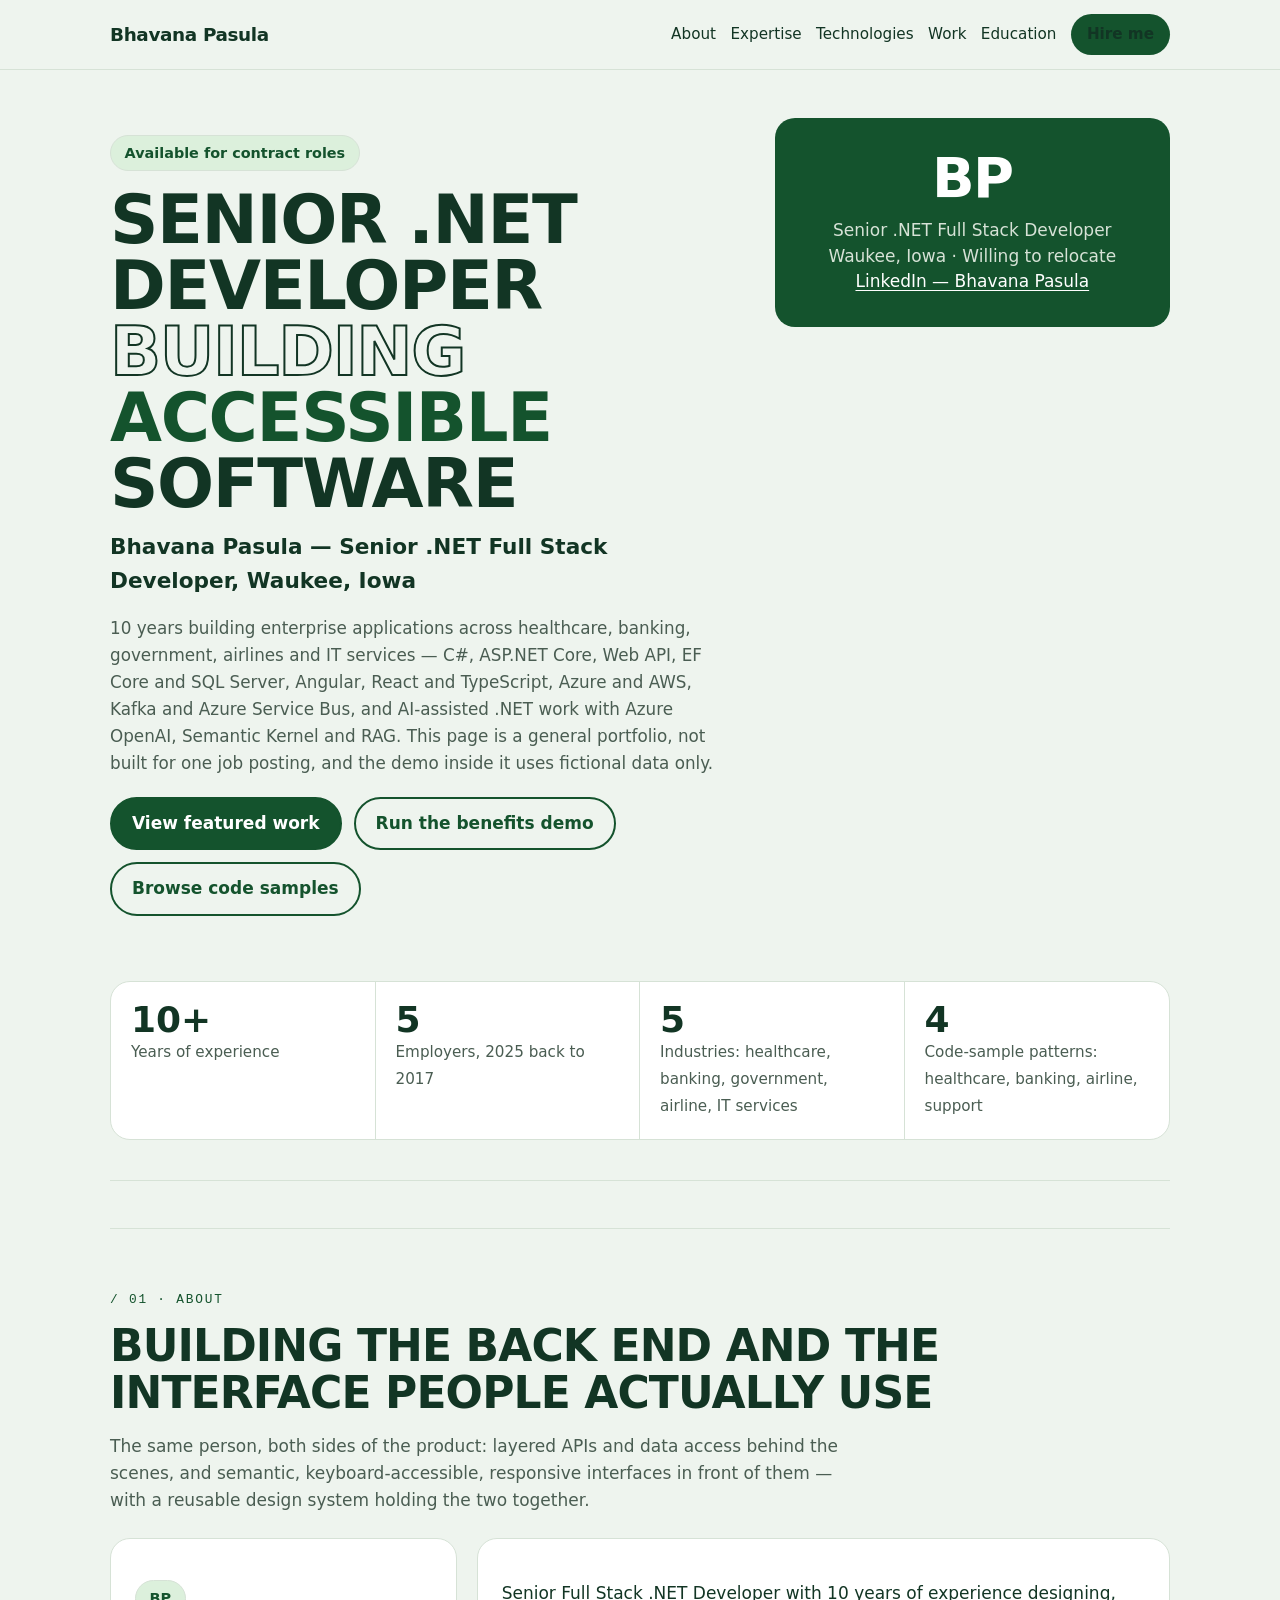
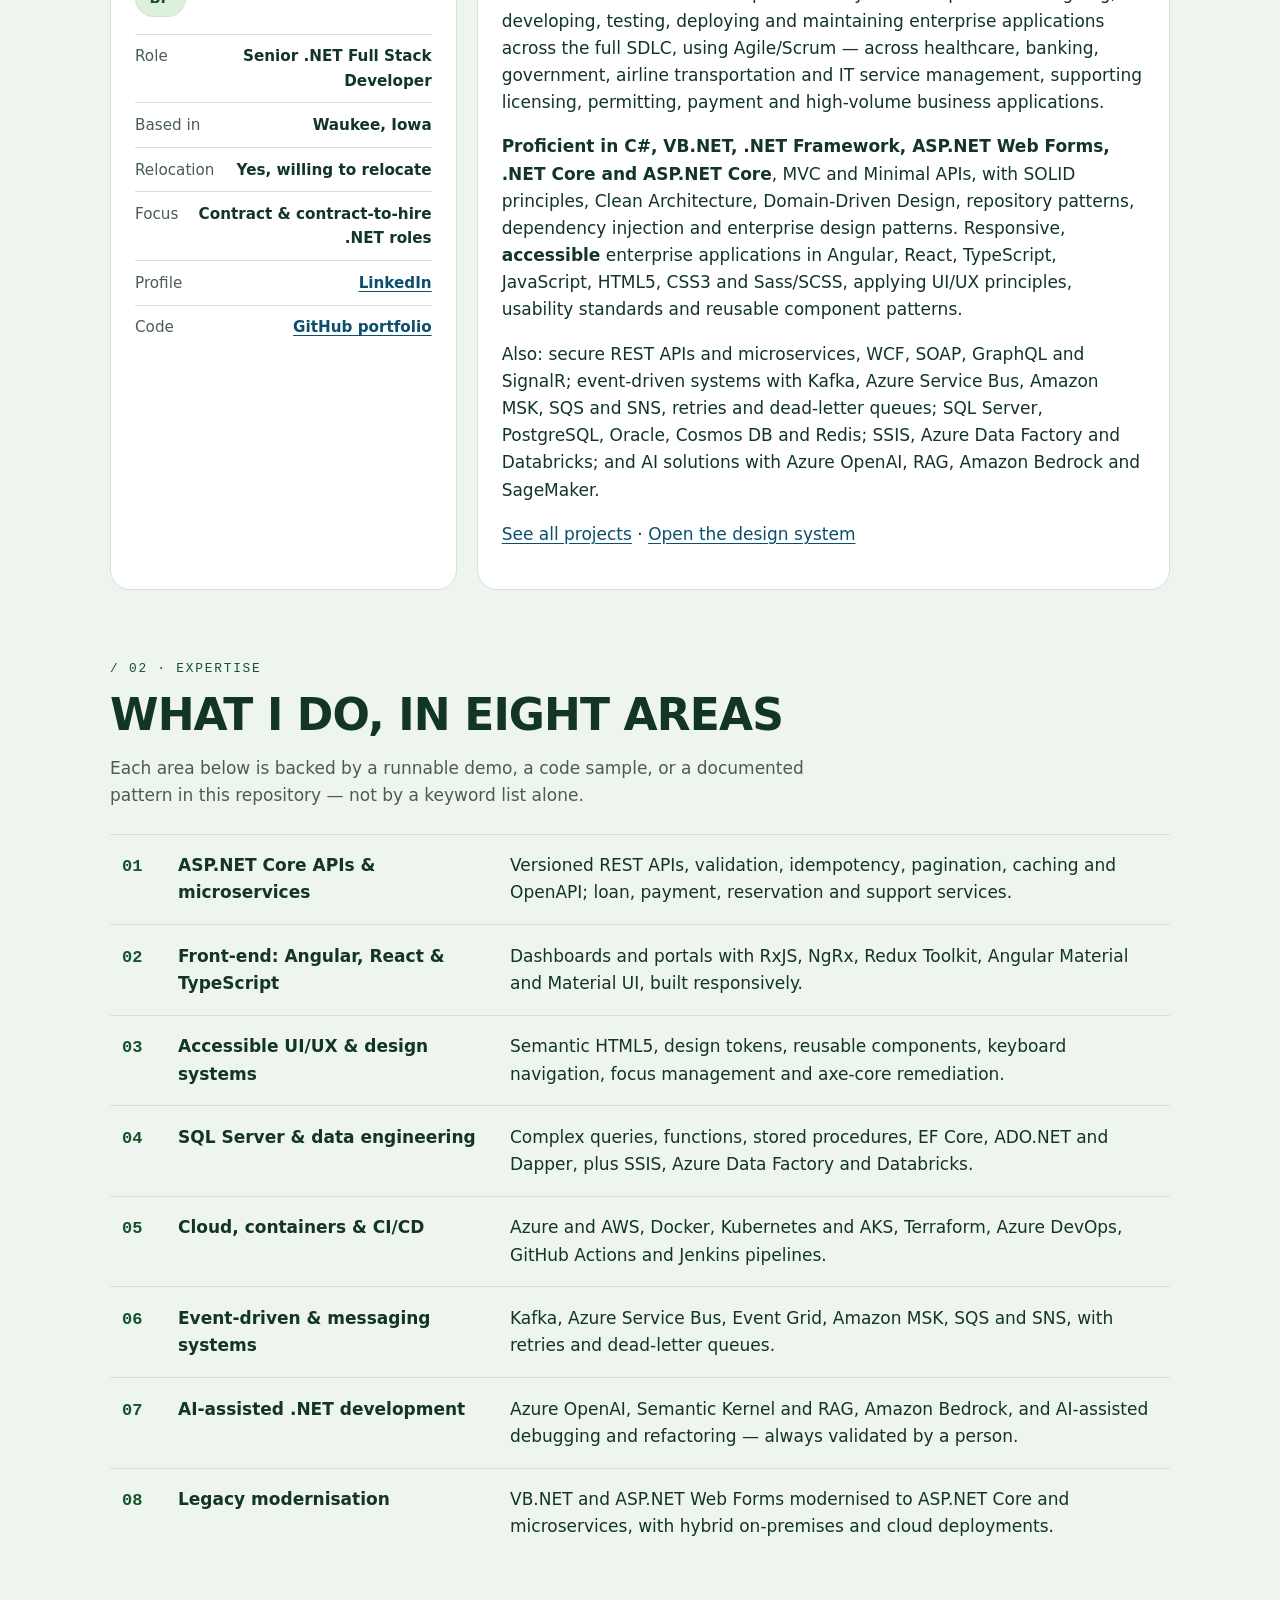
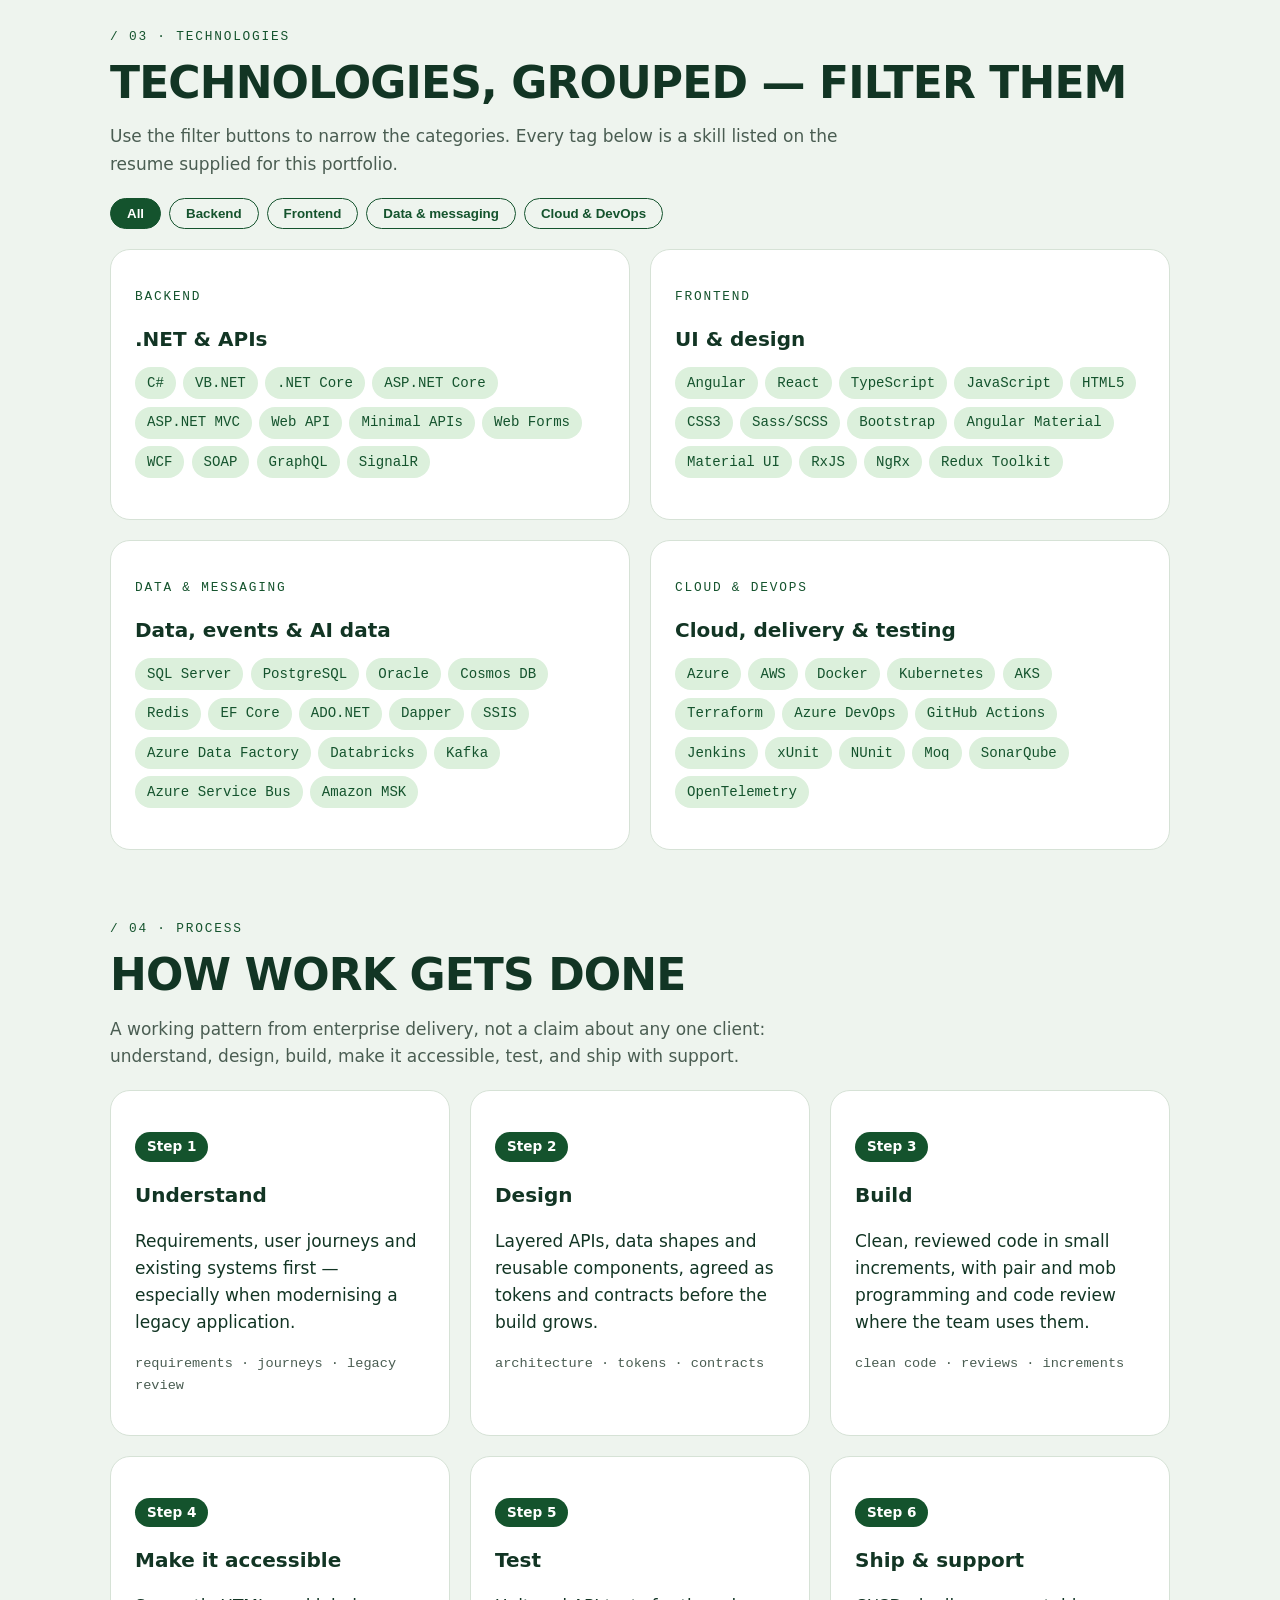
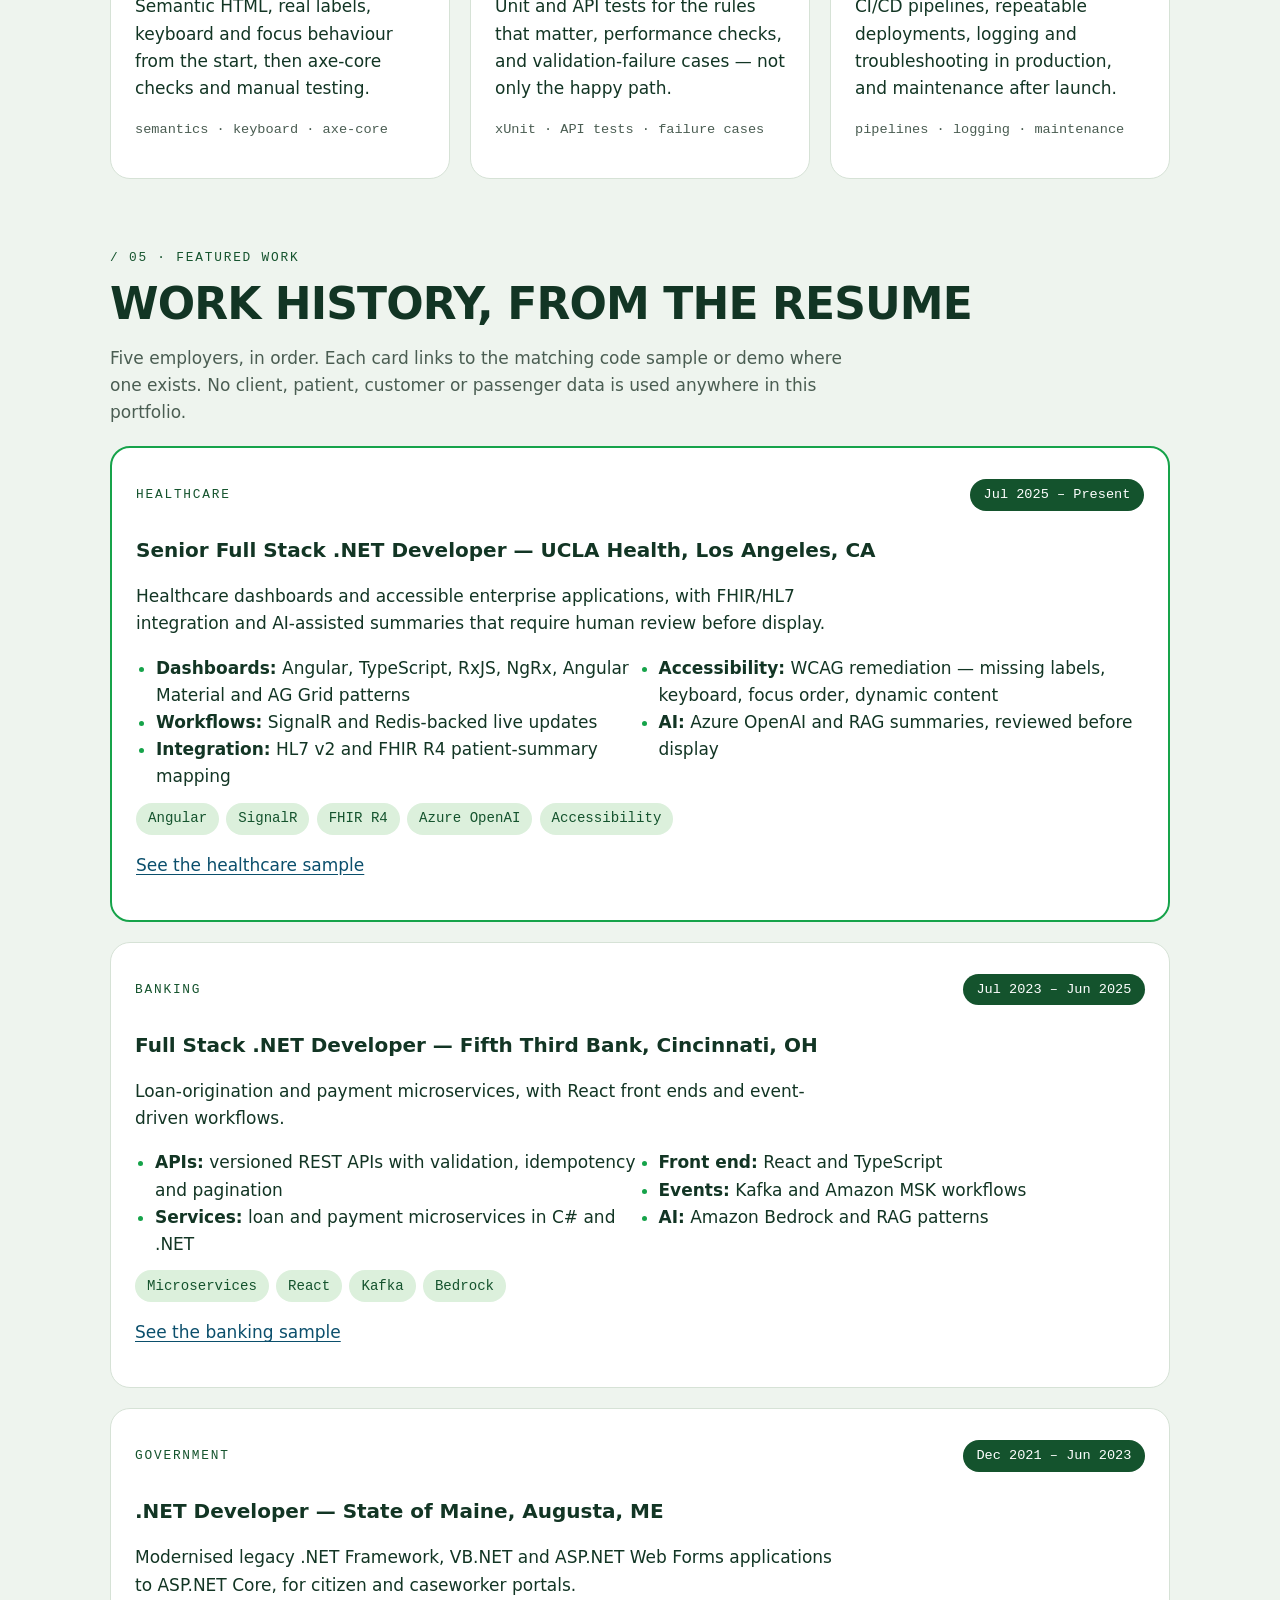
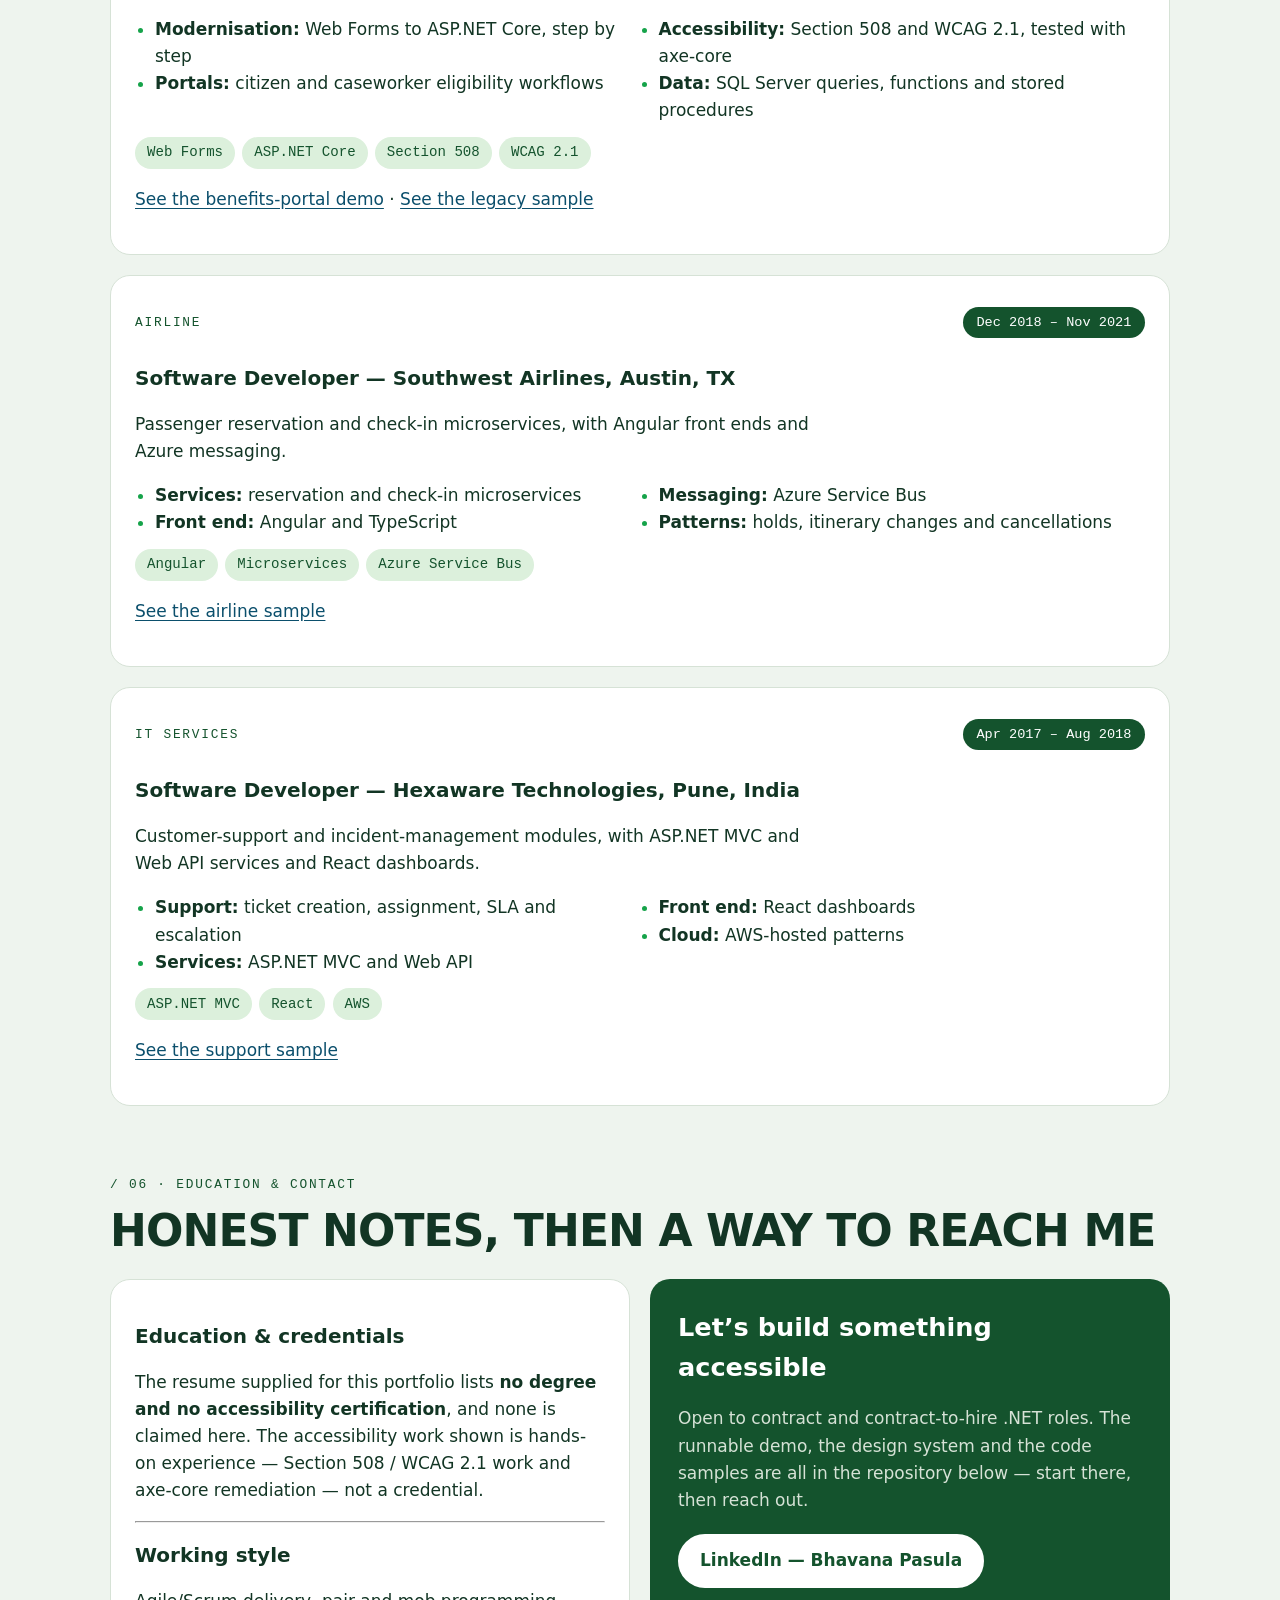
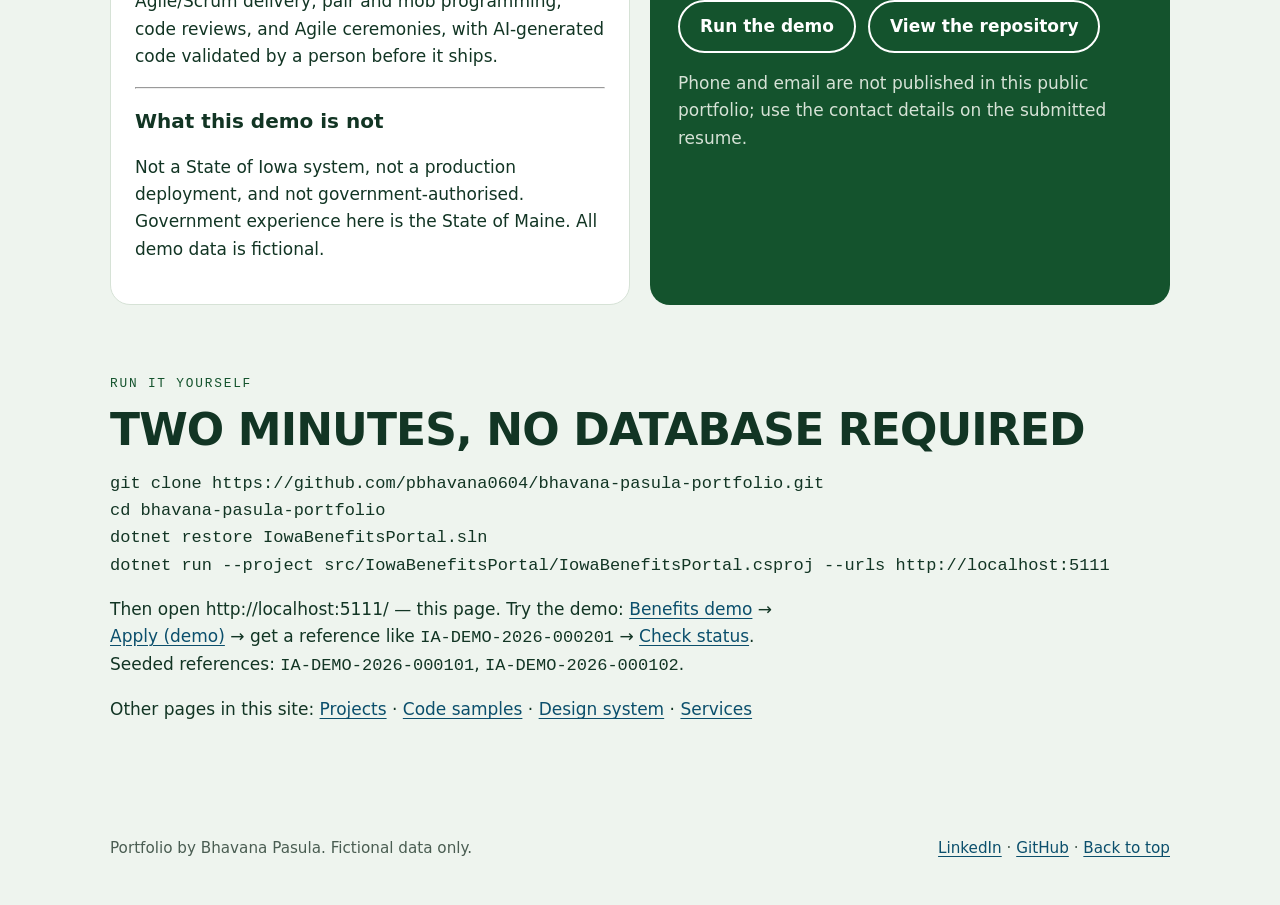
==== index.html @ e2ae4388 "Publish static portfolio preview for GitHub Pages (from main de25fd5; API demo pages noted as static" ====
<!DOCTYPE html>
<html lang="en">
<head>
<meta charset="utf-8">
<meta name="viewport" content="width=device-width, initial-scale=1">
<title>Bhavana Pasula — Senior .NET Full Stack Developer | Portfolio &amp; Code Samples</title>
<meta name="description" content="Portfolio and code samples by Bhavana Pasula, Senior .NET Full Stack Developer: ASP.NET Core APIs, accessible front-end and design systems, SQL Server, and sample projects from healthcare, banking, government, airline and IT services work. Fictional sample data only.">
<link rel="stylesheet" href="css/main.css">
<link rel="stylesheet" href="css/portfolio.css">
</head>
<body class="pf-page">
<a class="skip-link" href="#main-content">Skip to main content</a>
<div class="pf-progress" id="pf-progress" aria-hidden="true"></div>
<header class="pf-header">
  <div class="pf-header-inner">
    <a class="pf-wordmark" href="index.html">Bhavana Pasula</a>
    <nav class="pf-nav" aria-label="Primary">
      <a href="#about">About</a>
      <a href="#expertise">Expertise</a>
      <a href="#technologies">Technologies</a>
      <a href="#work">Work</a>
      <a href="#education">Education</a>
      <a class="pf-hire" href="#contact">Hire me</a>
    </nav>
  </div>
</header>
<main id="main-content" class="pf-main">
  <section class="pf-hero" aria-labelledby="hero-heading">
    <div>
      <p><span class="pf-badge">Available for contract roles</span></p>
      <h1 id="hero-heading">Senior .NET developer<br><span class="pf-outline">building</span> <span id="pf-rotating" class="pf-rotating" aria-hidden="true">accessible</span><br>software</h1>
      <p class="pf-role">Bhavana Pasula — Senior .NET Full Stack Developer, Waukee, Iowa</p>
      <p class="pf-lead">10 years building enterprise applications across healthcare, banking, government, airlines and IT services — C#, ASP.NET Core, Web API, EF Core and SQL Server, Angular, React and TypeScript, Azure and AWS, Kafka and Azure Service Bus, and AI-assisted .NET work with Azure OpenAI, Semantic Kernel and RAG. This page is a general portfolio, not built for one job posting, and the demo inside it uses fictional data only.</p>
      <p class="pf-actions">
        <a class="pf-btn" href="#work">View featured work</a>
        <a class="pf-btn pf-btn-outline" href="benefits.html">Run the benefits demo</a>
        <a class="pf-btn pf-btn-outline" href="code-samples.html">Browse code samples</a>
      </p>
    </div>
    <div class="pf-monogram" aria-label="Bhavana Pasula, initials BP">
      <strong aria-hidden="true">BP</strong>
      <p>Senior .NET Full Stack Developer<br>Waukee, Iowa &middot; Willing to relocate<br><a href="https://www.linkedin.com/in/bhavana2708/" style="color:#fff;">LinkedIn — Bhavana Pasula</a></p>
    </div>
  </section>

  <section class="pf-stats" aria-label="Career at a glance">
    <div class="pf-stat"><strong>10+</strong><span>Years of experience</span></div>
    <div class="pf-stat"><strong>5</strong><span>Employers, 2025 back to 2017</span></div>
    <div class="pf-stat"><strong>5</strong><span>Industries: healthcare, banking, government, airline, IT services</span></div>
    <div class="pf-stat"><strong>4</strong><span>Code-sample patterns: healthcare, banking, airline, support</span></div>
  </section>

  <div class="pf-marquee" aria-hidden="true"><span>C# &diamond; ASP.NET Core &diamond; Angular &diamond; React &diamond; TypeScript &diamond; Azure &diamond; SQL Server &diamond; Accessibility &diamond; Design Systems &diamond; Kafka &diamond; Web API &diamond; EF Core &diamond;&nbsp;</span></div>

  <section class="pf-section" id="about" aria-labelledby="about-heading">
    <p class="pf-eyebrow">/ 01 &middot; About</p>
    <h2 id="about-heading">Building the back end and the interface people actually use</h2>
    <p class="pf-standfirst">The same person, both sides of the product: layered APIs and data access behind the scenes, and semantic, keyboard-accessible, responsive interfaces in front of them — with a reusable design system holding the two together.</p>
    <div class="pf-two-col">
      <div class="pf-card">
        <p><span class="pf-badge">BP</span></p>
        <ul class="pf-facts">
          <li><span>Role</span><span>Senior .NET Full Stack Developer</span></li>
          <li><span>Based in</span><span>Waukee, Iowa</span></li>
          <li><span>Relocation</span><span>Yes, willing to relocate</span></li>
          <li><span>Focus</span><span>Contract &amp; contract-to-hire .NET roles</span></li>
          <li><span>Profile</span><span><a href="https://www.linkedin.com/in/bhavana2708/">LinkedIn</a></span></li>
          <li><span>Code</span><span><a href="https://github.com/pbhavana0604/bhavana-pasula-portfolio">GitHub portfolio</a></span></li>
        </ul>
      </div>
      <div class="pf-card">
        <p>Senior Full Stack .NET Developer with 10 years of experience designing, developing, testing, deploying and maintaining enterprise applications across the full SDLC, using Agile/Scrum — across healthcare, banking, government, airline transportation and IT service management, supporting licensing, permitting, payment and high-volume business applications.</p>
        <p><strong>Proficient in C#, VB.NET, .NET Framework, ASP.NET Web Forms, .NET Core and ASP.NET Core</strong>, MVC and Minimal APIs, with SOLID principles, Clean Architecture, Domain-Driven Design, repository patterns, dependency injection and enterprise design patterns. Responsive, <strong>accessible</strong> enterprise applications in Angular, React, TypeScript, JavaScript, HTML5, CSS3 and Sass/SCSS, applying UI/UX principles, usability standards and reusable component patterns.</p>
        <p>Also: secure REST APIs and microservices, WCF, SOAP, GraphQL and SignalR; event-driven systems with Kafka, Azure Service Bus, Amazon MSK, SQS and SNS, retries and dead-letter queues; SQL Server, PostgreSQL, Oracle, Cosmos DB and Redis; SSIS, Azure Data Factory and Databricks; and AI solutions with Azure OpenAI, RAG, Amazon Bedrock and SageMaker.</p>
        <p><a href="projects.html">See all projects</a> &middot; <a href="design-system.html">Open the design system</a></p>
      </div>
    </div>
  </section>

  <section class="pf-section" id="expertise" aria-labelledby="expertise-heading">
    <p class="pf-eyebrow">/ 02 &middot; Expertise</p>
    <h2 id="expertise-heading">What I do, in eight areas</h2>
    <p class="pf-standfirst">Each area below is backed by a runnable demo, a code sample, or a documented pattern in this repository — not by a keyword list alone.</p>
    <ol class="pf-expertise">
      <li><span class="pf-num">01</span><strong>ASP.NET Core APIs &amp; microservices</strong><span>Versioned REST APIs, validation, idempotency, pagination, caching and OpenAPI; loan, payment, reservation and support services.</span></li>
      <li><span class="pf-num">02</span><strong>Front-end: Angular, React &amp; TypeScript</strong><span>Dashboards and portals with RxJS, NgRx, Redux Toolkit, Angular Material and Material UI, built responsively.</span></li>
      <li><span class="pf-num">03</span><strong>Accessible UI/UX &amp; design systems</strong><span>Semantic HTML5, design tokens, reusable components, keyboard navigation, focus management and axe-core remediation.</span></li>
      <li><span class="pf-num">04</span><strong>SQL Server &amp; data engineering</strong><span>Complex queries, functions, stored procedures, EF Core, ADO.NET and Dapper, plus SSIS, Azure Data Factory and Databricks.</span></li>
      <li><span class="pf-num">05</span><strong>Cloud, containers &amp; CI/CD</strong><span>Azure and AWS, Docker, Kubernetes and AKS, Terraform, Azure DevOps, GitHub Actions and Jenkins pipelines.</span></li>
      <li><span class="pf-num">06</span><strong>Event-driven &amp; messaging systems</strong><span>Kafka, Azure Service Bus, Event Grid, Amazon MSK, SQS and SNS, with retries and dead-letter queues.</span></li>
      <li><span class="pf-num">07</span><strong>AI-assisted .NET development</strong><span>Azure OpenAI, Semantic Kernel and RAG, Amazon Bedrock, and AI-assisted debugging and refactoring — always validated by a person.</span></li>
      <li><span class="pf-num">08</span><strong>Legacy modernisation</strong><span>VB.NET and ASP.NET Web Forms modernised to ASP.NET Core and microservices, with hybrid on-premises and cloud deployments.</span></li>
    </ol>
  </section>

  <section class="pf-section" id="technologies" aria-labelledby="technologies-heading">
    <p class="pf-eyebrow">/ 03 &middot; Technologies</p>
    <h2 id="technologies-heading">Technologies, grouped — filter them</h2>
    <p class="pf-standfirst">Use the filter buttons to narrow the categories. Every tag below is a skill listed on the resume supplied for this portfolio.</p>
    <div class="pf-filter" role="group" aria-label="Filter technology categories">
      <button class="pf-pill" type="button" data-pf-filter="all" aria-pressed="true">All</button>
      <button class="pf-pill" type="button" data-pf-filter="backend" aria-pressed="false">Backend</button>
      <button class="pf-pill" type="button" data-pf-filter="frontend" aria-pressed="false">Frontend</button>
      <button class="pf-pill" type="button" data-pf-filter="data" aria-pressed="false">Data &amp; messaging</button>
      <button class="pf-pill" type="button" data-pf-filter="cloud" aria-pressed="false">Cloud &amp; DevOps</button>
    </div>
    <p id="pf-filter-live" aria-live="polite"></p>
    <div class="pf-grid">
      <div class="pf-card" data-pf-category="backend">
        <p class="pf-eyebrow">Backend</p>
        <h3>.NET &amp; APIs</h3>
        <p class="pf-tags"><span class="pf-tag">C#</span><span class="pf-tag">VB.NET</span><span class="pf-tag">.NET Core</span><span class="pf-tag">ASP.NET Core</span><span class="pf-tag">ASP.NET MVC</span><span class="pf-tag">Web API</span><span class="pf-tag">Minimal APIs</span><span class="pf-tag">Web Forms</span><span class="pf-tag">WCF</span><span class="pf-tag">SOAP</span><span class="pf-tag">GraphQL</span><span class="pf-tag">SignalR</span></p>
      </div>
      <div class="pf-card" data-pf-category="frontend">
        <p class="pf-eyebrow">Frontend</p>
        <h3>UI &amp; design</h3>
        <p class="pf-tags"><span class="pf-tag">Angular</span><span class="pf-tag">React</span><span class="pf-tag">TypeScript</span><span class="pf-tag">JavaScript</span><span class="pf-tag">HTML5</span><span class="pf-tag">CSS3</span><span class="pf-tag">Sass/SCSS</span><span class="pf-tag">Bootstrap</span><span class="pf-tag">Angular Material</span><span class="pf-tag">Material UI</span><span class="pf-tag">RxJS</span><span class="pf-tag">NgRx</span><span class="pf-tag">Redux Toolkit</span></p>
      </div>
      <div class="pf-card" data-pf-category="data">
        <p class="pf-eyebrow">Data &amp; messaging</p>
        <h3>Data, events &amp; AI data</h3>
        <p class="pf-tags"><span class="pf-tag">SQL Server</span><span class="pf-tag">PostgreSQL</span><span class="pf-tag">Oracle</span><span class="pf-tag">Cosmos DB</span><span class="pf-tag">Redis</span><span class="pf-tag">EF Core</span><span class="pf-tag">ADO.NET</span><span class="pf-tag">Dapper</span><span class="pf-tag">SSIS</span><span class="pf-tag">Azure Data Factory</span><span class="pf-tag">Databricks</span><span class="pf-tag">Kafka</span><span class="pf-tag">Azure Service Bus</span><span class="pf-tag">Amazon MSK</span></p>
      </div>
      <div class="pf-card" data-pf-category="cloud">
        <p class="pf-eyebrow">Cloud &amp; DevOps</p>
        <h3>Cloud, delivery &amp; testing</h3>
        <p class="pf-tags"><span class="pf-tag">Azure</span><span class="pf-tag">AWS</span><span class="pf-tag">Docker</span><span class="pf-tag">Kubernetes</span><span class="pf-tag">AKS</span><span class="pf-tag">Terraform</span><span class="pf-tag">Azure DevOps</span><span class="pf-tag">GitHub Actions</span><span class="pf-tag">Jenkins</span><span class="pf-tag">xUnit</span><span class="pf-tag">NUnit</span><span class="pf-tag">Moq</span><span class="pf-tag">SonarQube</span><span class="pf-tag">OpenTelemetry</span></p>
      </div>
    </div>
  </section>

  <section class="pf-section" aria-labelledby="process-heading">
    <p class="pf-eyebrow">/ 04 &middot; Process</p>
    <h2 id="process-heading">How work gets done</h2>
    <p class="pf-standfirst">A working pattern from enterprise delivery, not a claim about any one client: understand, design, build, make it accessible, test, and ship with support.</p>
    <div class="pf-grid pf-grid-3">
      <div class="pf-card"><p><span class="pf-step-pill">Step 1</span></p><h3>Understand</h3><p>Requirements, user journeys and existing systems first — especially when modernising a legacy application.</p><p class="pf-keywords">requirements &middot; journeys &middot; legacy review</p></div>
      <div class="pf-card"><p><span class="pf-step-pill">Step 2</span></p><h3>Design</h3><p>Layered APIs, data shapes and reusable components, agreed as tokens and contracts before the build grows.</p><p class="pf-keywords">architecture &middot; tokens &middot; contracts</p></div>
      <div class="pf-card"><p><span class="pf-step-pill">Step 3</span></p><h3>Build</h3><p>Clean, reviewed code in small increments, with pair and mob programming and code review where the team uses them.</p><p class="pf-keywords">clean code &middot; reviews &middot; increments</p></div>
      <div class="pf-card"><p><span class="pf-step-pill">Step 4</span></p><h3>Make it accessible</h3><p>Semantic HTML, real labels, keyboard and focus behaviour from the start, then axe-core checks and manual testing.</p><p class="pf-keywords">semantics &middot; keyboard &middot; axe-core</p></div>
      <div class="pf-card"><p><span class="pf-step-pill">Step 5</span></p><h3>Test</h3><p>Unit and API tests for the rules that matter, performance checks, and validation-failure cases — not only the happy path.</p><p class="pf-keywords">xUnit &middot; API tests &middot; failure cases</p></div>
      <div class="pf-card"><p><span class="pf-step-pill">Step 6</span></p><h3>Ship &amp; support</h3><p>CI/CD pipelines, repeatable deployments, logging and troubleshooting in production, and maintenance after launch.</p><p class="pf-keywords">pipelines &middot; logging &middot; maintenance</p></div>
    </div>
  </section>

  <section class="pf-section" id="work" aria-labelledby="work-heading">
    <p class="pf-eyebrow">/ 05 &middot; Featured work</p>
    <h2 id="work-heading">Work history, from the resume</h2>
    <p class="pf-standfirst">Five employers, in order. Each card links to the matching code sample or demo where one exists. No client, patient, customer or passenger data is used anywhere in this portfolio.</p>

    <article class="pf-card pf-work-card pf-card-featured">
      <div class="pf-work-head"><p class="pf-eyebrow">Healthcare</p><span class="pf-date">Jul 2025 – Present</span></div>
      <h3>Senior Full Stack .NET Developer — UCLA Health, Los Angeles, CA</h3>
      <p>Healthcare dashboards and accessible enterprise applications, with FHIR/HL7 integration and AI-assisted summaries that require human review before display.</p>
      <ul class="pf-bullets">
        <li><strong>Dashboards:</strong> Angular, TypeScript, RxJS, NgRx, Angular Material and AG Grid patterns</li>
        <li><strong>Workflows:</strong> SignalR and Redis-backed live updates</li>
        <li><strong>Integration:</strong> HL7 v2 and FHIR R4 patient-summary mapping</li>
        <li><strong>Accessibility:</strong> WCAG remediation — missing labels, keyboard, focus order, dynamic content</li>
        <li><strong>AI:</strong> Azure OpenAI and RAG summaries, reviewed before display</li>
      </ul>
      <p class="pf-tags"><span class="pf-tag">Angular</span><span class="pf-tag">SignalR</span><span class="pf-tag">FHIR R4</span><span class="pf-tag">Azure OpenAI</span><span class="pf-tag">Accessibility</span></p>
      <p><a href="code-samples.html#healthcare">See the healthcare sample</a></p>
    </article>

    <article class="pf-card pf-work-card">
      <div class="pf-work-head"><p class="pf-eyebrow">Banking</p><span class="pf-date">Jul 2023 – Jun 2025</span></div>
      <h3>Full Stack .NET Developer — Fifth Third Bank, Cincinnati, OH</h3>
      <p>Loan-origination and payment microservices, with React front ends and event-driven workflows.</p>
      <ul class="pf-bullets">
        <li><strong>APIs:</strong> versioned REST APIs with validation, idempotency and pagination</li>
        <li><strong>Services:</strong> loan and payment microservices in C# and .NET</li>
        <li><strong>Front end:</strong> React and TypeScript</li>
        <li><strong>Events:</strong> Kafka and Amazon MSK workflows</li>
        <li><strong>AI:</strong> Amazon Bedrock and RAG patterns</li>
      </ul>
      <p class="pf-tags"><span class="pf-tag">Microservices</span><span class="pf-tag">React</span><span class="pf-tag">Kafka</span><span class="pf-tag">Bedrock</span></p>
      <p><a href="code-samples.html#banking">See the banking sample</a></p>
    </article>

    <article class="pf-card pf-work-card">
      <div class="pf-work-head"><p class="pf-eyebrow">Government</p><span class="pf-date">Dec 2021 – Jun 2023</span></div>
      <h3>.NET Developer — State of Maine, Augusta, ME</h3>
      <p>Modernised legacy .NET Framework, VB.NET and ASP.NET Web Forms applications to ASP.NET Core, for citizen and caseworker portals.</p>
      <ul class="pf-bullets">
        <li><strong>Modernisation:</strong> Web Forms to ASP.NET Core, step by step</li>
        <li><strong>Portals:</strong> citizen and caseworker eligibility workflows</li>
        <li><strong>Accessibility:</strong> Section 508 and WCAG 2.1, tested with axe-core</li>
        <li><strong>Data:</strong> SQL Server queries, functions and stored procedures</li>
      </ul>
      <p class="pf-tags"><span class="pf-tag">Web Forms</span><span class="pf-tag">ASP.NET Core</span><span class="pf-tag">Section 508</span><span class="pf-tag">WCAG 2.1</span></p>
      <p><a href="benefits.html">See the benefits-portal demo</a> &middot; <a href="code-samples.html#legacy">See the legacy sample</a></p>
    </article>

    <article class="pf-card pf-work-card">
      <div class="pf-work-head"><p class="pf-eyebrow">Airline</p><span class="pf-date">Dec 2018 – Nov 2021</span></div>
      <h3>Software Developer — Southwest Airlines, Austin, TX</h3>
      <p>Passenger reservation and check-in microservices, with Angular front ends and Azure messaging.</p>
      <ul class="pf-bullets">
        <li><strong>Services:</strong> reservation and check-in microservices</li>
        <li><strong>Front end:</strong> Angular and TypeScript</li>
        <li><strong>Messaging:</strong> Azure Service Bus</li>
        <li><strong>Patterns:</strong> holds, itinerary changes and cancellations</li>
      </ul>
      <p class="pf-tags"><span class="pf-tag">Angular</span><span class="pf-tag">Microservices</span><span class="pf-tag">Azure Service Bus</span></p>
      <p><a href="code-samples.html#airline">See the airline sample</a></p>
    </article>

    <article class="pf-card pf-work-card">
      <div class="pf-work-head"><p class="pf-eyebrow">IT services</p><span class="pf-date">Apr 2017 – Aug 2018</span></div>
      <h3>Software Developer — Hexaware Technologies, Pune, India</h3>
      <p>Customer-support and incident-management modules, with ASP.NET MVC and Web API services and React dashboards.</p>
      <ul class="pf-bullets">
        <li><strong>Support:</strong> ticket creation, assignment, SLA and escalation</li>
        <li><strong>Services:</strong> ASP.NET MVC and Web API</li>
        <li><strong>Front end:</strong> React dashboards</li>
        <li><strong>Cloud:</strong> AWS-hosted patterns</li>
      </ul>
      <p class="pf-tags"><span class="pf-tag">ASP.NET MVC</span><span class="pf-tag">React</span><span class="pf-tag">AWS</span></p>
      <p><a href="code-samples.html#support">See the support sample</a></p>
    </article>
  </section>

  <section class="pf-section" id="education" aria-labelledby="education-heading">
    <p class="pf-eyebrow">/ 06 &middot; Education &amp; contact</p>
    <h2 id="education-heading">Honest notes, then a way to reach me</h2>
    <div class="pf-two-col pf-two-col-even">
      <div class="pf-card">
        <h3>Education &amp; credentials</h3>
        <p>The resume supplied for this portfolio lists <strong>no degree and no accessibility certification</strong>, and none is claimed here. The accessibility work shown is hands-on experience — Section 508 / WCAG 2.1 work and axe-core remediation — not a credential.</p>
        <hr>
        <h3>Working style</h3>
        <p>Agile/Scrum delivery, pair and mob programming, code reviews, and Agile ceremonies, with AI-generated code validated by a person before it ships.</p>
        <hr>
        <h3>What this demo is not</h3>
        <p>Not a State of Iowa system, not a production deployment, and not government-authorised. Government experience here is the State of Maine. All demo data is fictional.</p>
      </div>
      <div class="pf-contact" id="contact">
        <h3>Let&rsquo;s build something accessible</h3>
        <p>Open to contract and contract-to-hire .NET roles. The runnable demo, the design system and the code samples are all in the repository below — start there, then reach out.</p>
        <p class="pf-actions">
          <a class="pf-btn" href="https://www.linkedin.com/in/bhavana2708/">LinkedIn — Bhavana Pasula</a>
          <a class="pf-btn pf-btn-outline" href="benefits.html">Run the demo</a>
          <a class="pf-btn pf-btn-outline" href="https://github.com/pbhavana0604/bhavana-pasula-portfolio">View the repository</a>
        </p>
        <p>Phone and email are not published in this public portfolio; use the contact details on the submitted resume.</p>
      </div>
    </div>
  </section>

  <section class="pf-section" aria-labelledby="run-heading">
    <p class="pf-eyebrow">Run it yourself</p>
    <h2 id="run-heading">Two minutes, no database required</h2>
    <pre><code>git clone https://github.com/pbhavana0604/bhavana-pasula-portfolio.git
cd bhavana-pasula-portfolio
dotnet restore IowaBenefitsPortal.sln
dotnet run --project src/IowaBenefitsPortal/IowaBenefitsPortal.csproj --urls http://localhost:5111</code></pre>
    <p>Then open http://localhost:5111/ — this page. Try the demo: <a href="benefits.html">Benefits demo</a> → <a href="apply.html">Apply (demo)</a> → get a reference like <code>IA-DEMO-2026-000201</code> → <a href="status.html">Check status</a>. Seeded references: <code>IA-DEMO-2026-000101</code>, <code>IA-DEMO-2026-000102</code>.</p>
    <p>Other pages in this site: <a href="projects.html">Projects</a> &middot; <a href="code-samples.html">Code samples</a> &middot; <a href="design-system.html">Design system</a> &middot; <a href="services.html">Services</a></p>
  </section>
</main>
<div id="live-region" class="visually-hidden" aria-live="polite" role="status"></div>
<footer class="pf-footer">
  <p>Portfolio by Bhavana Pasula. Fictional data only.</p>
  <p><a href="https://www.linkedin.com/in/bhavana2708/">LinkedIn</a> &middot; <a href="https://github.com/pbhavana0604/bhavana-pasula-portfolio">GitHub</a> &middot; <a href="#main-content">Back to top</a></p>
</footer>
<script src="js/app.js"></script>
<script src="js/portfolio.js"></script>
</body>
</html>
---- css/main.css ----
@charset "UTF-8";
/* main.css — generated from frontend/scss/main.scss. Do not edit by hand;
   edit the SCSS and re-run the command below. */
*,
*::before,
*::after {
  box-sizing: border-box;
}

body {
  margin: 0;
  font-family: system-ui, -apple-system, "Segoe UI", Roboto, Arial, sans-serif;
  font-size: 1.0625rem;
  line-height: 1.6;
  color: #1a2a3a;
  background: #ffffff;
}

a {
  color: #0b4f6c;
  text-underline-offset: 0.2em;
}

a:hover,
a:focus {
  color: #083a50;
}

:focus {
  outline: 3px solid #b7791f;
  outline-offset: 3px;
}

h1 {
  font-size: 2rem;
  line-height: 1.25;
  margin: 0 0 1rem;
}

h2 {
  font-size: 1.5rem;
  line-height: 1.3;
  margin: 1.5rem 0 0.5rem;
}

h3 {
  font-size: 1.25rem;
  margin: 1rem 0 0.5rem;
}

p {
  max-width: 65ch;
}

.skip-link {
  position: absolute;
  left: -9999px;
  top: 0;
  background: #0b4f6c;
  color: #fff;
  padding: 0.5rem 1rem;
  z-index: 100;
}
.skip-link:focus {
  left: 1rem;
  top: 1rem;
  color: #fff;
}

.site-header {
  background: #0b4f6c;
  color: #fff;
  padding: 1rem 0;
}
.site-header a {
  color: #fff;
}

.container {
  max-width: 72rem;
  margin: 0 auto;
  padding: 0 1rem;
}

.site-title {
  font-size: 1.5rem;
  margin: 0;
}

.site-tagline {
  margin: 0.25rem 0 0;
}

.main-nav ul {
  list-style: none;
  margin: 1rem 0 0;
  padding: 0;
  display: flex;
  flex-wrap: wrap;
  gap: 1rem;
}
.main-nav ul a {
  font-weight: 600;
}

main {
  padding: 1.5rem 0 2rem;
}

.demo-notice {
  border: 3px solid #7a2e00;
  background: #fff7ed;
  padding: 1rem;
  margin: 0 0 1.5rem;
  font-weight: 600;
}

.btn {
  display: inline-block;
  border: 2px solid #0b4f6c;
  background: #0b4f6c;
  color: #fff;
  padding: 0.625rem 1.25rem;
  border-radius: 0.375rem;
  font: inherit;
  font-weight: 700;
  cursor: pointer;
  text-decoration: none;
  text-align: center;
}
.btn:hover, .btn:focus {
  background: #083a50;
  border-color: #083a50;
  color: #fff;
}

.btn-secondary {
  display: inline-block;
  border: 2px solid #ffffff;
  background: #ffffff;
  color: #0b4f6c;
  padding: 0.625rem 1.25rem;
  border-radius: 0.375rem;
  font: inherit;
  font-weight: 700;
  cursor: pointer;
  text-decoration: none;
  text-align: center;
}
.btn-secondary:hover, .btn-secondary:focus {
  background: #eef3f6;
  color: #083a50;
}

.card {
  border: 1px solid #5a6b7a;
  border-radius: 0.375rem;
  padding: 1rem;
  background: #ffffff;
  margin-bottom: 1rem;
}

.card-grid {
  display: grid;
  gap: 1rem;
}
@media (min-width: 48rem) {
  .card-grid {
    grid-template-columns: 1fr 1fr;
  }
}

.field {
  margin-bottom: 1rem;
}
.field label {
  display: block;
  font-weight: 700;
  margin-bottom: 0.25rem;
}
.field input {
  width: 100%;
  max-width: 32rem;
  padding: 0.625rem;
  border: 2px solid #5a6b7a;
  border-radius: 0.375rem;
  font: inherit;
  background: #fff;
  color: #1a2a3a;
}
.field input[aria-invalid=true] {
  border-color: #7f1d1d;
}

.hint {
  color: #33475a;
  font-size: 0.95rem;
  margin: 0.25rem 0 0;
}

.field-error {
  color: #7f1d1d;
  font-weight: 700;
  margin: 0.25rem 0 0;
}

.error-summary {
  border: 3px solid #7f1d1d;
  background: #fdecea;
  padding: 1rem;
  margin: 0 0 1.5rem;
}
.error-summary h2 {
  margin-top: 0;
}
.error-summary a {
  color: #7f1d1d;
}

.alert {
  border: 2px solid;
  padding: 1rem;
  margin: 0 0 1rem;
  border-radius: 0.375rem;
}

.alert-success {
  border-color: #14532d;
  background: #e6f4ea;
  color: #14532d;
}

.alert-error {
  border-color: #7f1d1d;
  background: #fdecea;
  color: #7f1d1d;
}

.alert-info {
  border-color: #0b4f6c;
  background: #eef3f6;
}

.status {
  font-weight: 700;
}
.status::before {
  margin-right: 0.35em;
}

.status-received::before {
  content: "◷ ";
}

.status-inreview::before {
  content: "◐ ";
}

.status-needsinfo::before {
  content: "! ";
}

.status-eligible::before {
  content: "✓ ";
}

table {
  border-collapse: collapse;
  width: 100%;
  margin: 0 0 1rem;
}

th,
td {
  border: 1px solid #5a6b7a;
  padding: 0.5rem;
  text-align: left;
}

th {
  background: #eef3f6;
}

fieldset {
  border: 1px solid #5a6b7a;
  border-radius: 0.375rem;
  padding: 1rem;
  margin: 0 0 1rem;
}

legend {
  font-weight: 700;
  padding: 0 0.5rem;
}

.checkbox-row {
  display: flex;
  gap: 0.5rem;
  align-items: flex-start;
  margin: 0 0 0.5rem;
}
.checkbox-row input {
  width: 1.25rem;
  height: 1.25rem;
  margin-top: 0.25rem;
  flex: none;
}

dialog {
  border: 2px solid #1a2a3a;
  border-radius: 0.375rem;
  padding: 1.5rem;
  max-width: 36rem;
}
dialog::backdrop {
  background: rgba(0, 0, 0, 0.6);
}

.site-footer {
  border-top: 3px solid #0b4f6c;
  padding: 1rem 0 2rem;
  background: #eef3f6;
}

.visually-hidden {
  position: absolute;
  width: 1px;
  height: 1px;
  overflow: hidden;
  clip: rect(0 0 0 0);
  white-space: nowrap;
}

@media (max-width: 30rem) {
  h1 {
    font-size: 1.6rem;
  }
  .main-nav ul {
    flex-direction: column;
    gap: 0.5rem;
  }
}
@media (prefers-reduced-motion: reduce) {
  * {
    scroll-behavior: auto !important;
  }
}

/*# sourceMappingURL=main.css.map */
---- css/portfolio.css ----
/* Portfolio landing page, in the editorial style the author asked for:
   pale mint background, very dark green headlines, one green accent,
   white rounded cards, monospace eyebrows and tags, numbered sections.
   This is a restyle of the author's own content only — no other
   portfolio's wording, name or personal details are used here.
   Accessibility notes (deliberate, not accidental):
   - The vivid leaf green (#16a34a) is decorative only (progress bar,
     marquee markers, card borders). All text and buttons use the dark
     green (#14532d) or ink (#123524) on mint/white, for AA contrast.
   - Motion (marquee, rotating word, scroll progress) stops under
     prefers-reduced-motion. The rotating word is aria-hidden; the
     headline still reads completely without it. */

/* stylelint-disable no-descending-specificity */
:root {
  --pf-mint: #eef4ee;
  --pf-ink: #123524;
  --pf-muted: #4a5d52;
  --pf-dark-green: #14532d;
  --pf-vivid: #16a34a;
  --pf-card: #ffffff;
  --pf-border: #d6e2d6;
  --pf-pale-green: #dcf0dc;
}

body.pf-page {
  background: var(--pf-mint);
  color: var(--pf-ink);
}

.pf-progress {
  position: fixed;
  top: 0;
  left: 0;
  height: 4px;
  width: 0;
  background: var(--pf-vivid);
  z-index: 50;
}

.pf-header {
  position: sticky;
  top: 0;
  z-index: 40;
  background: rgba(238, 244, 238, 0.96);
  border-bottom: 1px solid var(--pf-border);
}

.pf-header-inner {
  max-width: 1100px;
  margin: 0 auto;
  padding: 0.9rem 1.25rem;
  display: flex;
  align-items: center;
  gap: 1rem;
  justify-content: space-between;
}

.pf-wordmark {
  font-weight: 800;
  letter-spacing: -0.02em;
  font-size: 1.15rem;
  color: var(--pf-ink);
  text-decoration: none;
}

.pf-nav {
  display: flex;
  align-items: center;
  gap: 0.9rem;
  flex-wrap: wrap;
}

.pf-nav a {
  color: var(--pf-ink);
  text-decoration: none;
  font-size: 0.95rem;
}

.pf-nav a:hover,
.pf-nav a:focus {
  text-decoration: underline;
}

.pf-hire {
  background: var(--pf-dark-green);
  color: #fff;
  padding: 0.5rem 1rem;
  border-radius: 999px;
  font-weight: 700;
  text-decoration: none;
}

.pf-hire:hover,
.pf-hire:focus {
  background: #0f3d21;
  color: #fff;
}

.pf-main {
  max-width: 1100px;
  margin: 0 auto;
  padding: 0 1.25rem 3rem;
}

.pf-eyebrow {
  font-family: ui-monospace, SFMono-Regular, Menlo, monospace;
  font-size: 0.8rem;
  letter-spacing: 0.14em;
  text-transform: uppercase;
  color: var(--pf-dark-green);
}

.pf-badge {
  display: inline-block;
  background: var(--pf-pale-green);
  border: 1px solid var(--pf-border);
  color: var(--pf-dark-green);
  border-radius: 999px;
  padding: 0.35rem 0.85rem;
  font-size: 0.9rem;
  font-weight: 700;
}

.pf-hero {
  display: grid;
  gap: 2rem;
  padding: 3rem 0 2rem;
}

@media (min-width: 48rem) {
  .pf-hero {
    grid-template-columns: 1.6fr 1fr;
    align-items: start;
  }
}

.pf-hero h1 {
  font-size: clamp(2.4rem, 6vw, 4.2rem);
  line-height: 0.98;
  letter-spacing: -0.02em;
  text-transform: uppercase;
  margin: 1rem 0 0.75rem;
}

.pf-hero h1 .pf-outline {
  color: transparent;
  -webkit-text-stroke: 2px var(--pf-ink);
}

.pf-rotating {
  color: var(--pf-dark-green);
}

.pf-role {
  font-size: 1.35rem;
  font-weight: 700;
  margin: 0 0 0.75rem;
}

.pf-lead {
  font-size: 1.05rem;
  line-height: 1.6;
  color: var(--pf-muted);
  max-width: 62ch;
}

.pf-monogram {
  background: var(--pf-dark-green);
  color: #fff;
  border-radius: 20px;
  padding: 2rem 1.5rem;
  text-align: center;
}

.pf-monogram strong {
  display: block;
  font-size: 3.5rem;
  line-height: 1;
  letter-spacing: -0.03em;
}

.pf-monogram p {
  margin: 0.75rem 0 0;
  color: #d6e2d6;
  line-height: 1.5;
}

.pf-actions {
  display: flex;
  gap: 0.75rem;
  flex-wrap: wrap;
  margin-top: 1.25rem;
}

.pf-btn {
  display: inline-block;
  background: var(--pf-dark-green);
  color: #fff;
  border: 2px solid var(--pf-dark-green);
  border-radius: 999px;
  padding: 0.7rem 1.25rem;
  font-weight: 700;
  text-decoration: none;
}

.pf-btn:hover,
.pf-btn:focus {
  background: #0f3d21;
  color: #fff;
}

.pf-btn-outline {
  background: transparent;
  color: var(--pf-dark-green);
}

.pf-btn-outline:hover,
.pf-btn-outline:focus {
  background: var(--pf-pale-green);
  color: var(--pf-dark-green);
}

.pf-stats {
  display: grid;
  grid-template-columns: repeat(2, 1fr);
  background: var(--pf-card);
  border: 1px solid var(--pf-border);
  border-radius: 20px;
  margin: 1rem 0 2.5rem;
  overflow: hidden;
}

@media (min-width: 48rem) {
  .pf-stats {
    grid-template-columns: repeat(4, 1fr);
  }
}

.pf-stat {
  padding: 1.25rem;
  border-bottom: 1px solid var(--pf-border);
}

.pf-stat:nth-child(odd) {
  border-right: 1px solid var(--pf-border);
}

@media (min-width: 48rem) {
  .pf-stat {
    border-bottom: 0;
    border-right: 1px solid var(--pf-border);
  }

  .pf-stat:last-child {
    border-right: 0;
  }
}

.pf-stat strong {
  display: block;
  font-size: 2.25rem;
  line-height: 1;
}

.pf-stat span {
  color: var(--pf-muted);
  font-size: 0.95rem;
}

.pf-marquee {
  overflow: hidden;
  white-space: nowrap;
  padding: 0.75rem 0;
  border-top: 1px solid var(--pf-border);
  border-bottom: 1px solid var(--pf-border);
  color: var(--pf-dark-green);
  font-family: ui-monospace, SFMono-Regular, Menlo, monospace;
  font-size: 0.9rem;
  letter-spacing: 0.08em;
}

.pf-marquee span {
  display: inline-block;
  padding-left: 100%;
  animation: pf-scroll 28s linear infinite;
}

@keyframes pf-scroll {
  to {
    transform: translateX(-100%);
  }
}

.pf-section {
  padding: 3rem 0 0.5rem;
}

.pf-section h2 {
  font-size: clamp(1.9rem, 4vw, 2.75rem);
  line-height: 1.05;
  letter-spacing: -0.02em;
  text-transform: uppercase;
  margin: 0.5rem 0 0.5rem;
}

.pf-standfirst {
  color: var(--pf-muted);
  line-height: 1.6;
  max-width: 68ch;
}

.pf-two-col {
  display: grid;
  gap: 1.25rem;
  margin-top: 1.5rem;
}

@media (min-width: 48rem) {
  .pf-two-col {
    grid-template-columns: 1fr 2fr;
  }

  .pf-two-col-even {
    grid-template-columns: 1fr 1fr;
  }
}

.pf-card {
  background: var(--pf-card);
  border: 1px solid var(--pf-border);
  border-radius: 20px;
  padding: 1.5rem;
}

.pf-card-featured {
  border: 2px solid var(--pf-vivid);
}

.pf-facts {
  list-style: none;
  margin: 1rem 0 0;
  padding: 0;
}

.pf-facts li {
  display: flex;
  justify-content: space-between;
  gap: 1rem;
  padding: 0.6rem 0;
  border-top: 1px solid var(--pf-border);
  font-size: 0.95rem;
}

.pf-facts li span:first-child {
  color: var(--pf-muted);
}

.pf-facts li span:last-child {
  text-align: right;
  font-weight: 700;
}

.pf-expertise {
  list-style: none;
  margin: 1.5rem 0 0;
  padding: 0;
}

.pf-expertise li {
  display: grid;
  gap: 0.5rem;
  padding: 1.1rem 0.75rem;
  border-top: 1px solid var(--pf-border);
}

@media (min-width: 48rem) {
  .pf-expertise li {
    grid-template-columns: 3rem 1fr 2fr;
    align-items: baseline;
  }
}

.pf-expertise li:hover {
  background: var(--pf-card);
  border-radius: 12px;
}

.pf-num {
  color: var(--pf-dark-green);
  font-family: ui-monospace, SFMono-Regular, Menlo, monospace;
  font-weight: 700;
}

.pf-filter {
  display: flex;
  gap: 0.5rem;
  flex-wrap: wrap;
  margin: 1.25rem 0;
}

.pf-pill {
  border: 1px solid var(--pf-dark-green);
  background: transparent;
  color: var(--pf-dark-green);
  border-radius: 999px;
  padding: 0.45rem 1rem;
  font-weight: 700;
  cursor: pointer;
}

.pf-pill[aria-pressed="true"] {
  background: var(--pf-dark-green);
  color: #fff;
}

.pf-grid {
  display: grid;
  gap: 1.25rem;
  margin-top: 1.25rem;
}

@media (min-width: 48rem) {
  .pf-grid {
    grid-template-columns: 1fr 1fr;
  }

  .pf-grid-3 {
    grid-template-columns: repeat(3, 1fr);
  }
}

.pf-tags {
  display: flex;
  flex-wrap: wrap;
  gap: 0.45rem;
  margin-top: 0.75rem;
}

.pf-tag {
  background: var(--pf-pale-green);
  color: var(--pf-dark-green);
  border-radius: 999px;
  padding: 0.3rem 0.75rem;
  font-size: 0.88rem;
  font-family: ui-monospace, SFMono-Regular, Menlo, monospace;
}

.pf-tag-outline {
  background: transparent;
  border: 1px solid var(--pf-dark-green);
}

.pf-step-pill {
  display: inline-block;
  background: var(--pf-dark-green);
  color: #fff;
  border-radius: 999px;
  padding: 0.25rem 0.75rem;
  font-size: 0.85rem;
  font-weight: 700;
}

.pf-keywords {
  color: var(--pf-muted);
  font-family: ui-monospace, SFMono-Regular, Menlo, monospace;
  font-size: 0.85rem;
}

.pf-work-card {
  margin-top: 1.25rem;
}

.pf-work-head {
  display: flex;
  justify-content: space-between;
  gap: 1rem;
  flex-wrap: wrap;
  align-items: baseline;
}

.pf-date {
  background: var(--pf-dark-green);
  color: #fff;
  border-radius: 999px;
  padding: 0.3rem 0.85rem;
  font-size: 0.85rem;
  font-family: ui-monospace, SFMono-Regular, Menlo, monospace;
  white-space: nowrap;
}

.pf-bullets {
  columns: 1;
  margin: 0.75rem 0;
  padding-left: 1.25rem;
  line-height: 1.6;
}

@media (min-width: 48rem) {
  .pf-bullets {
    columns: 2;
  }
}

.pf-bullets li::marker {
  color: var(--pf-vivid);
}

.pf-contact {
  background: var(--pf-dark-green);
  color: #fff;
  border-radius: 20px;
  padding: 1.75rem;
}

.pf-contact h3 {
  color: #fff;
  font-size: 1.6rem;
  margin-top: 0;
}

.pf-contact p {
  color: #d6e2d6;
  line-height: 1.6;
}

.pf-contact .pf-btn {
  background: #fff;
  color: var(--pf-dark-green);
  border-color: #fff;
}

.pf-contact .pf-btn-outline {
  background: transparent;
  color: #fff;
  border-color: #fff;
}

.pf-footer {
  max-width: 1100px;
  margin: 0 auto;
  padding: 1.5rem 1.25rem 2rem;
  display: flex;
  justify-content: space-between;
  gap: 1rem;
  flex-wrap: wrap;
  color: var(--pf-muted);
  font-size: 0.95rem;
}

@media (prefers-reduced-motion: reduce) {
  .pf-marquee span {
    animation: none;
    padding-left: 0;
    white-space: normal;
  }

  html {
    scroll-behavior: auto;
  }
}
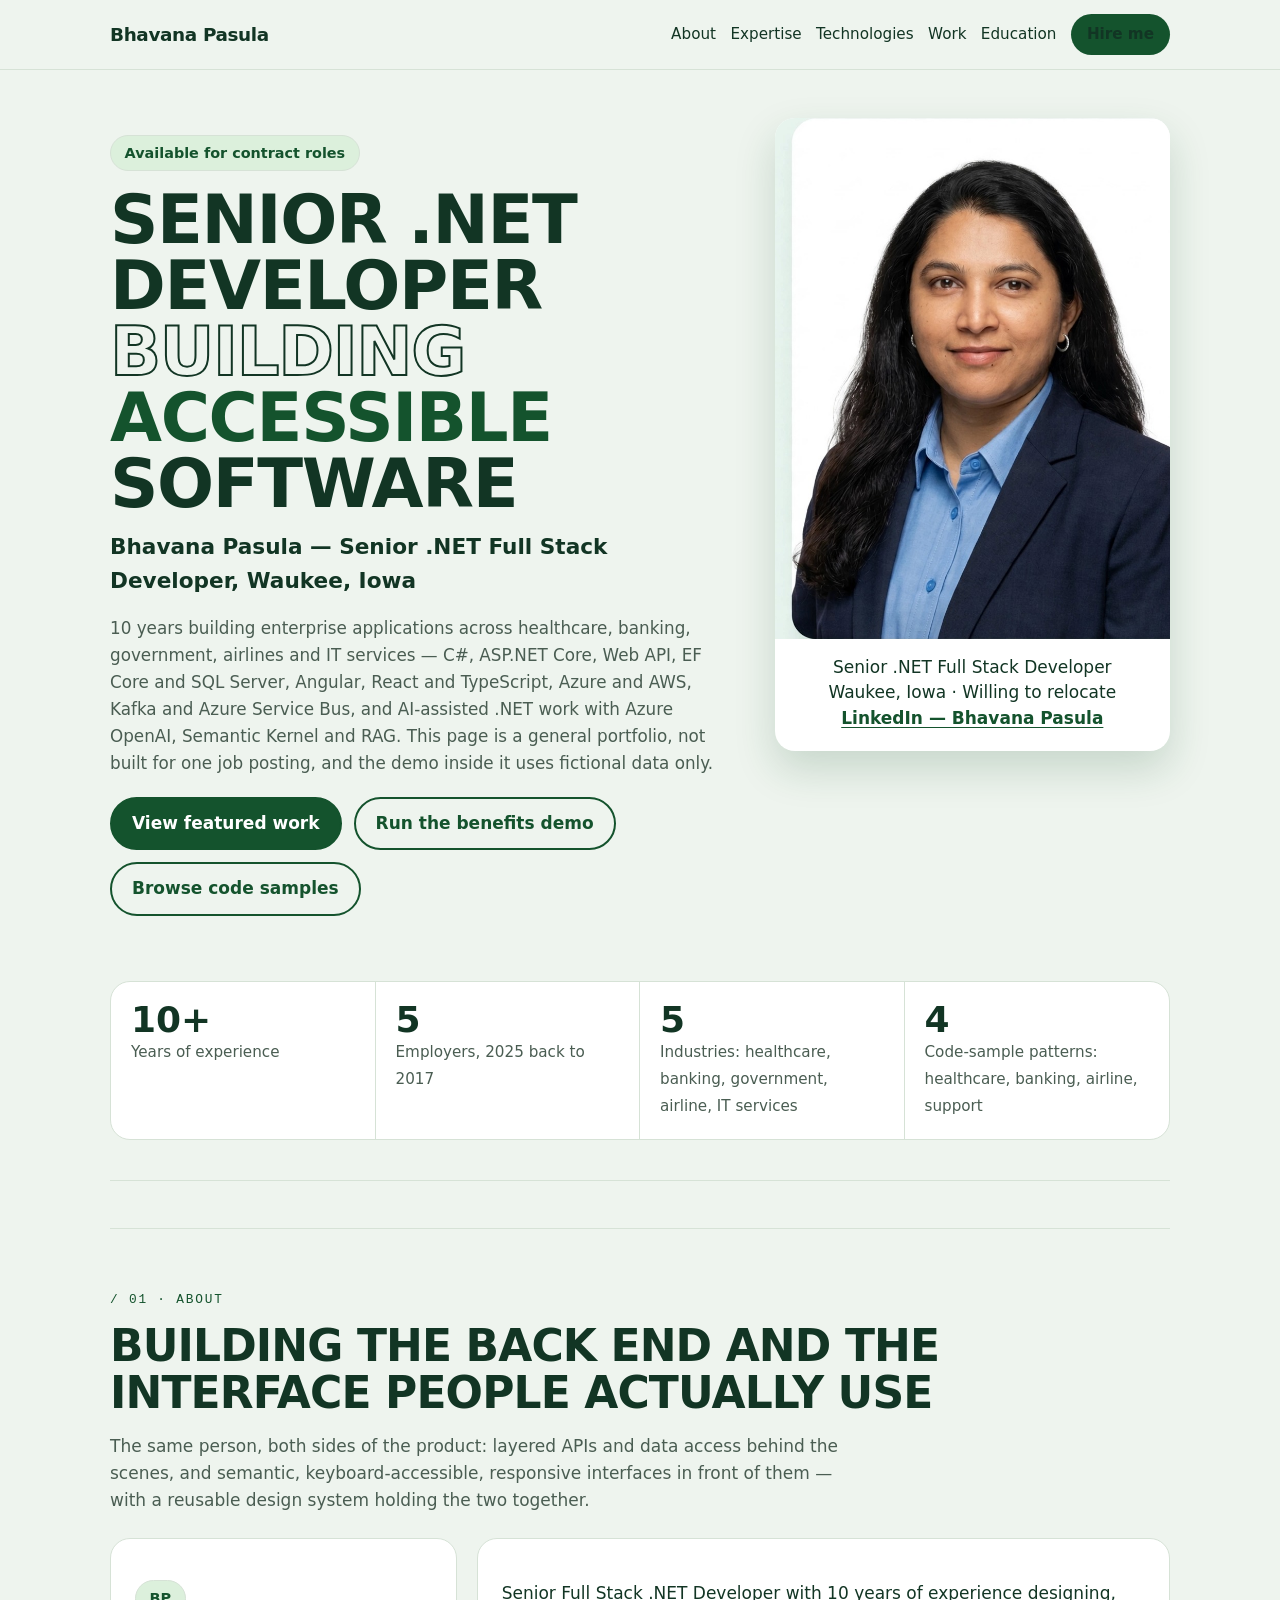
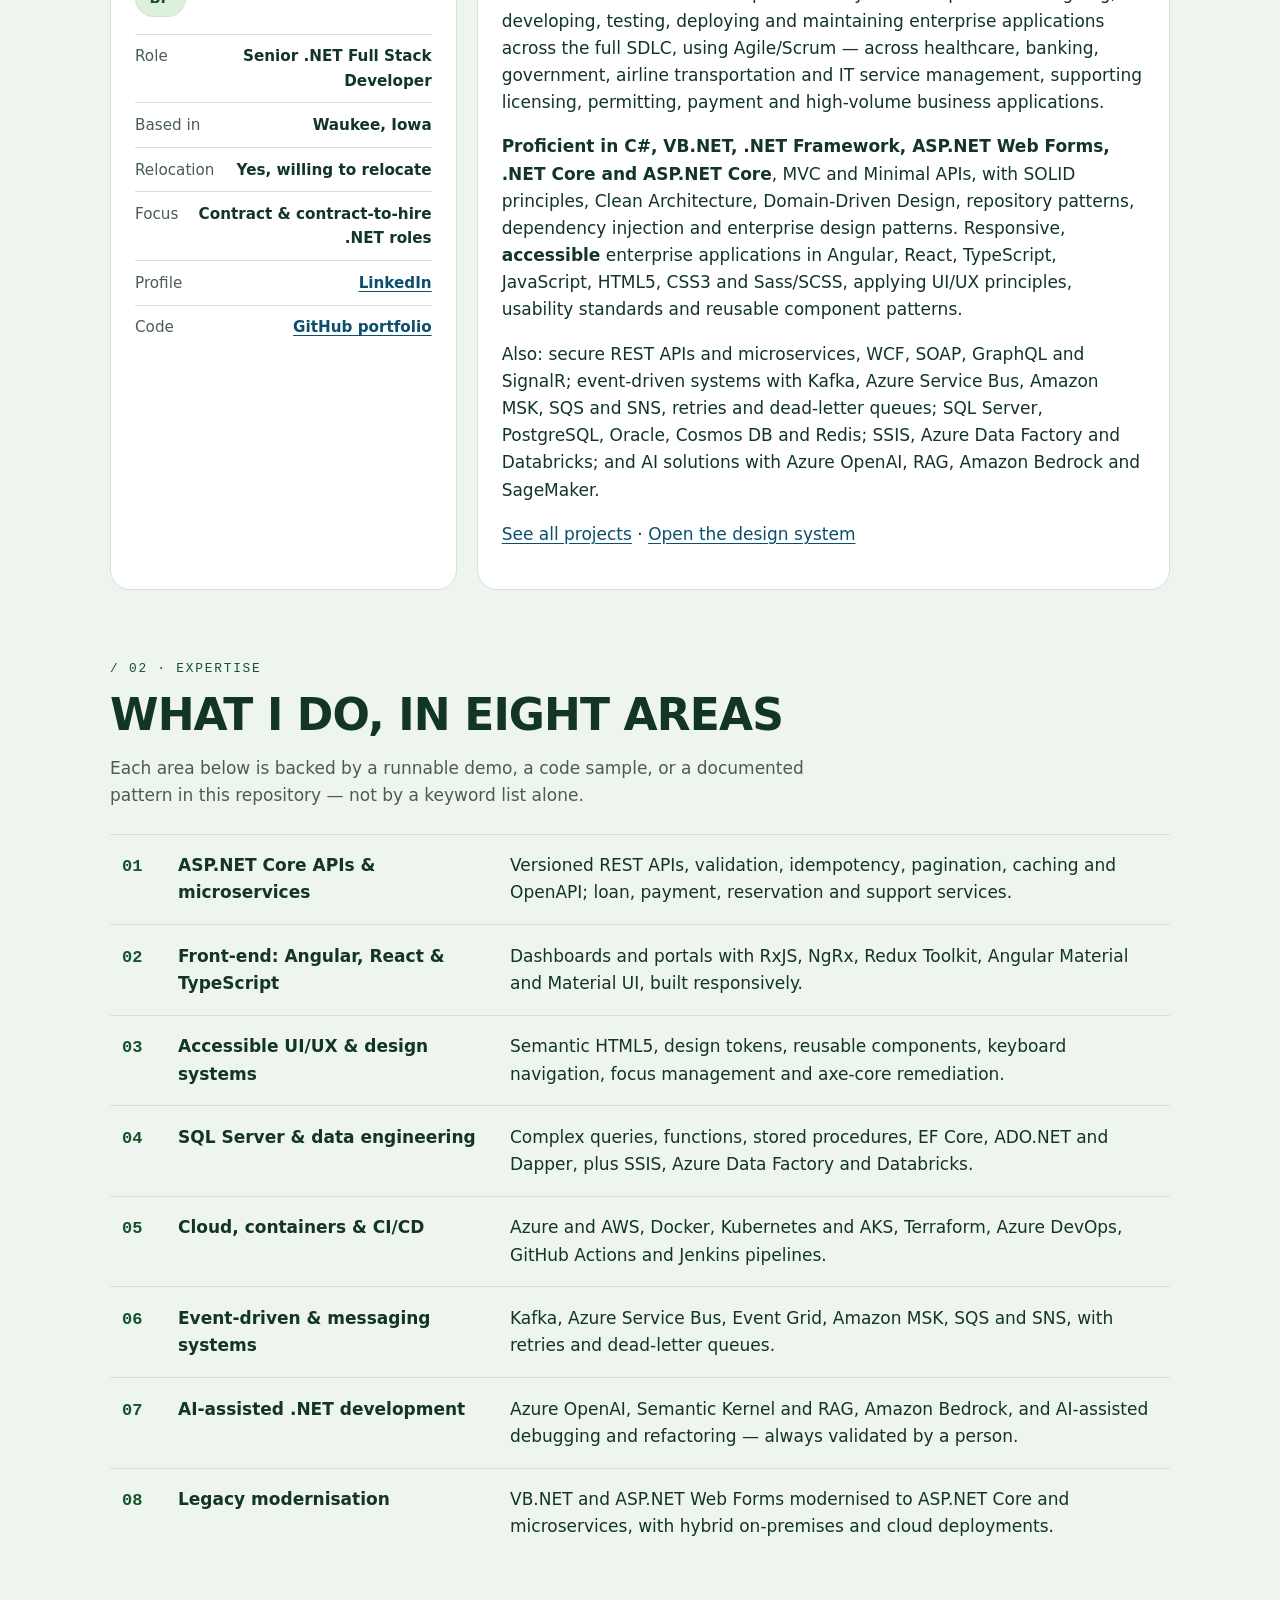
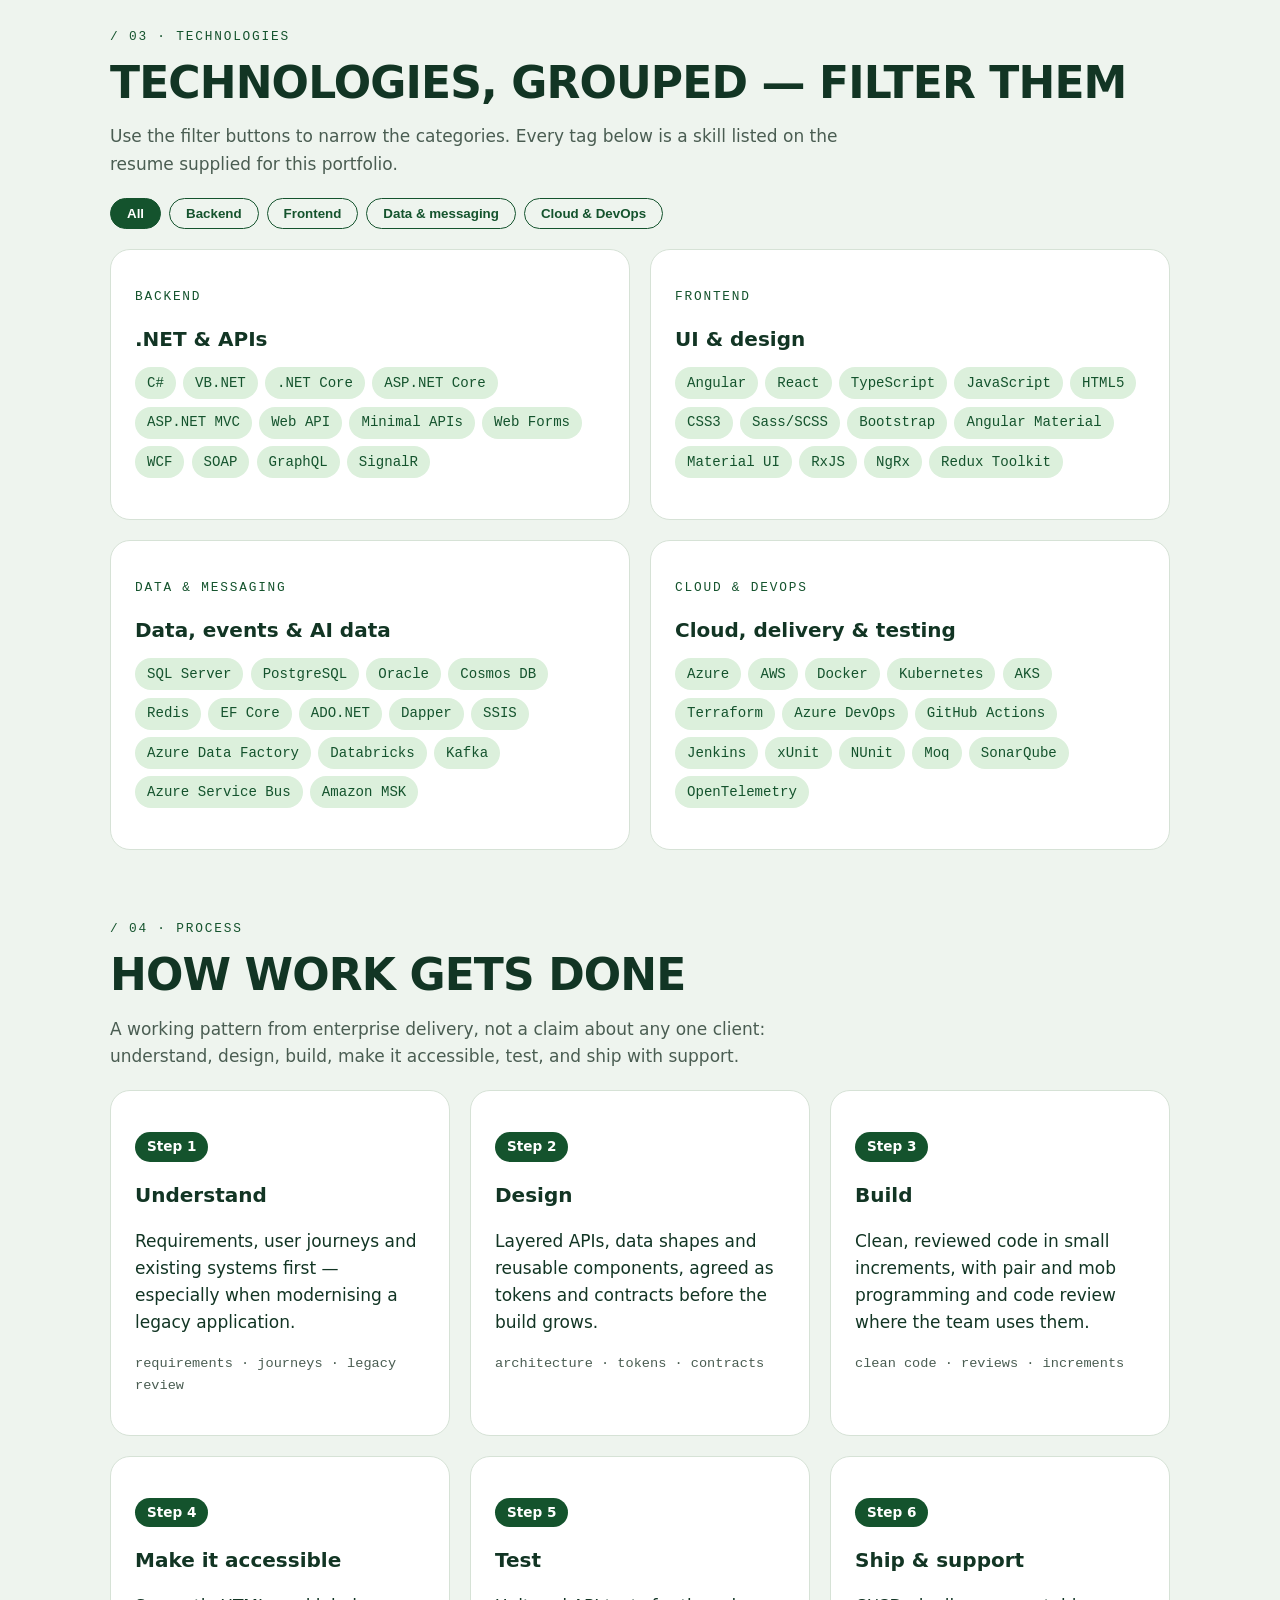
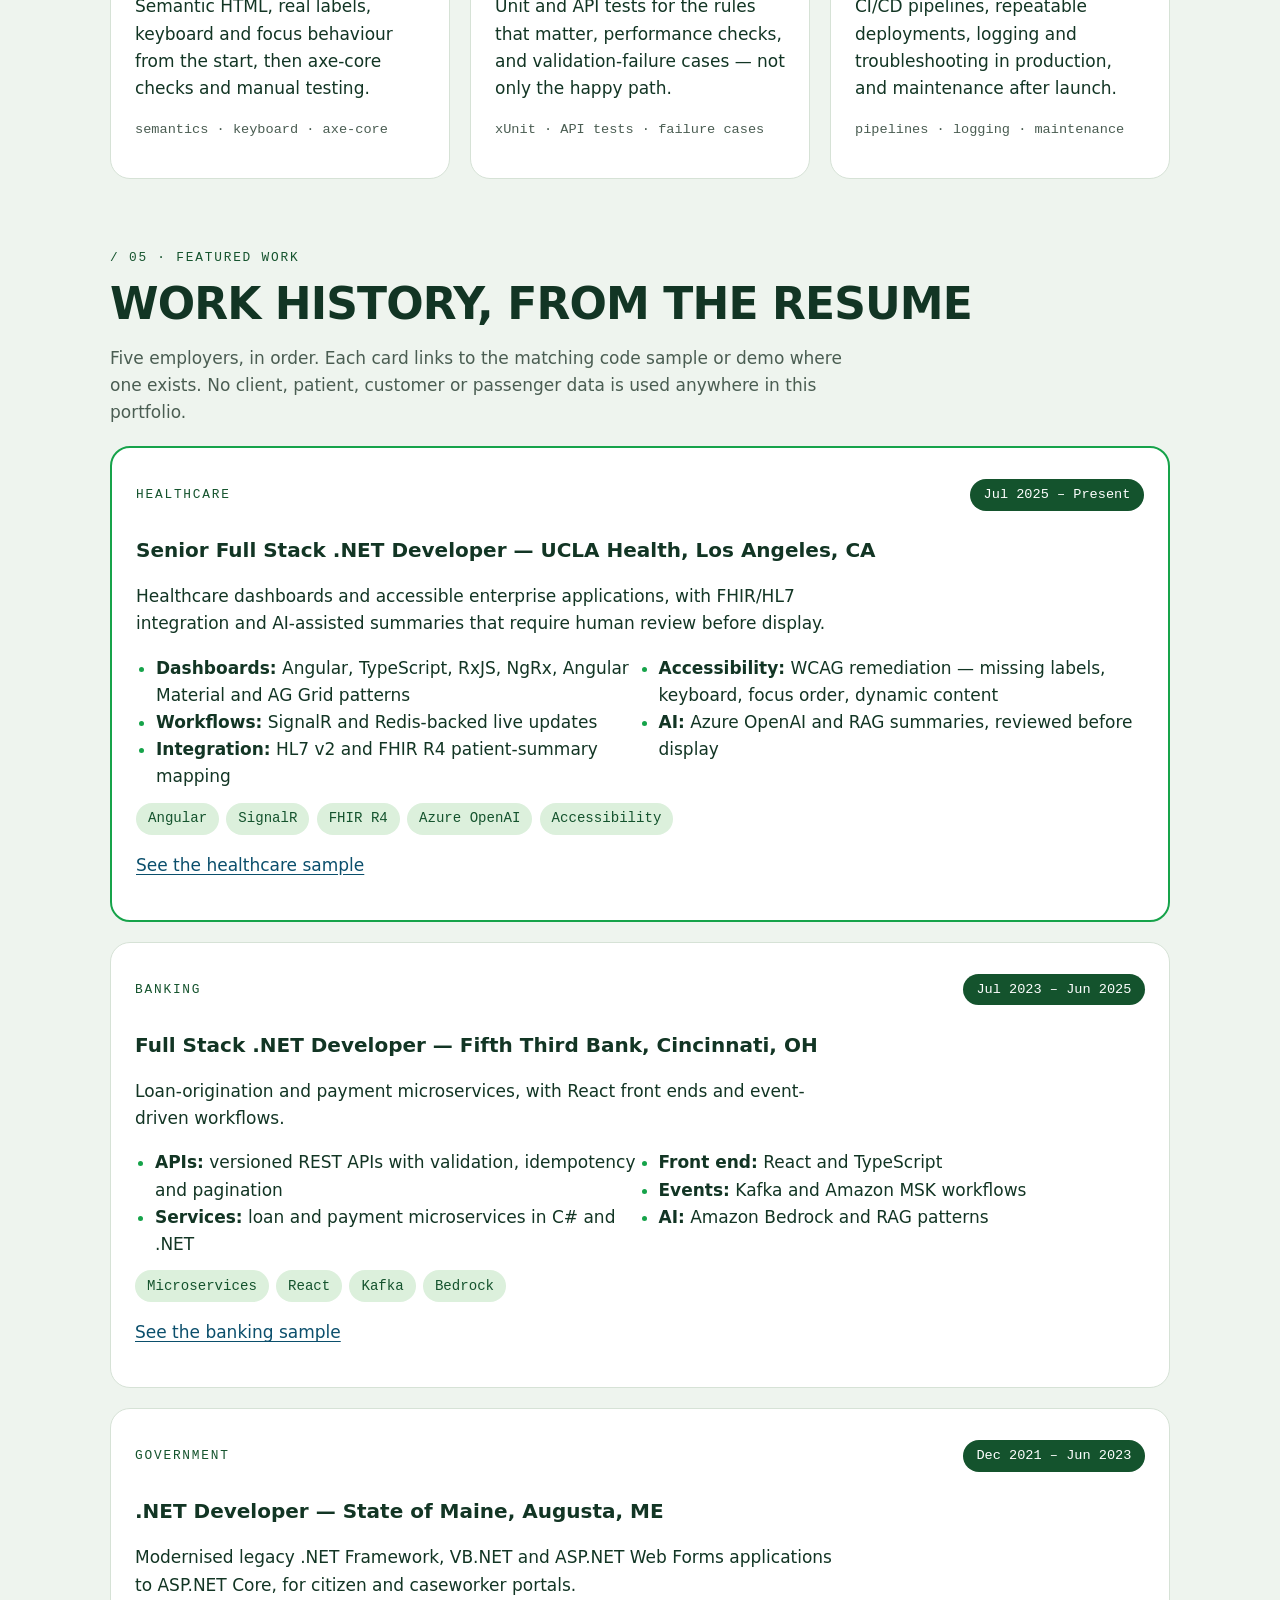
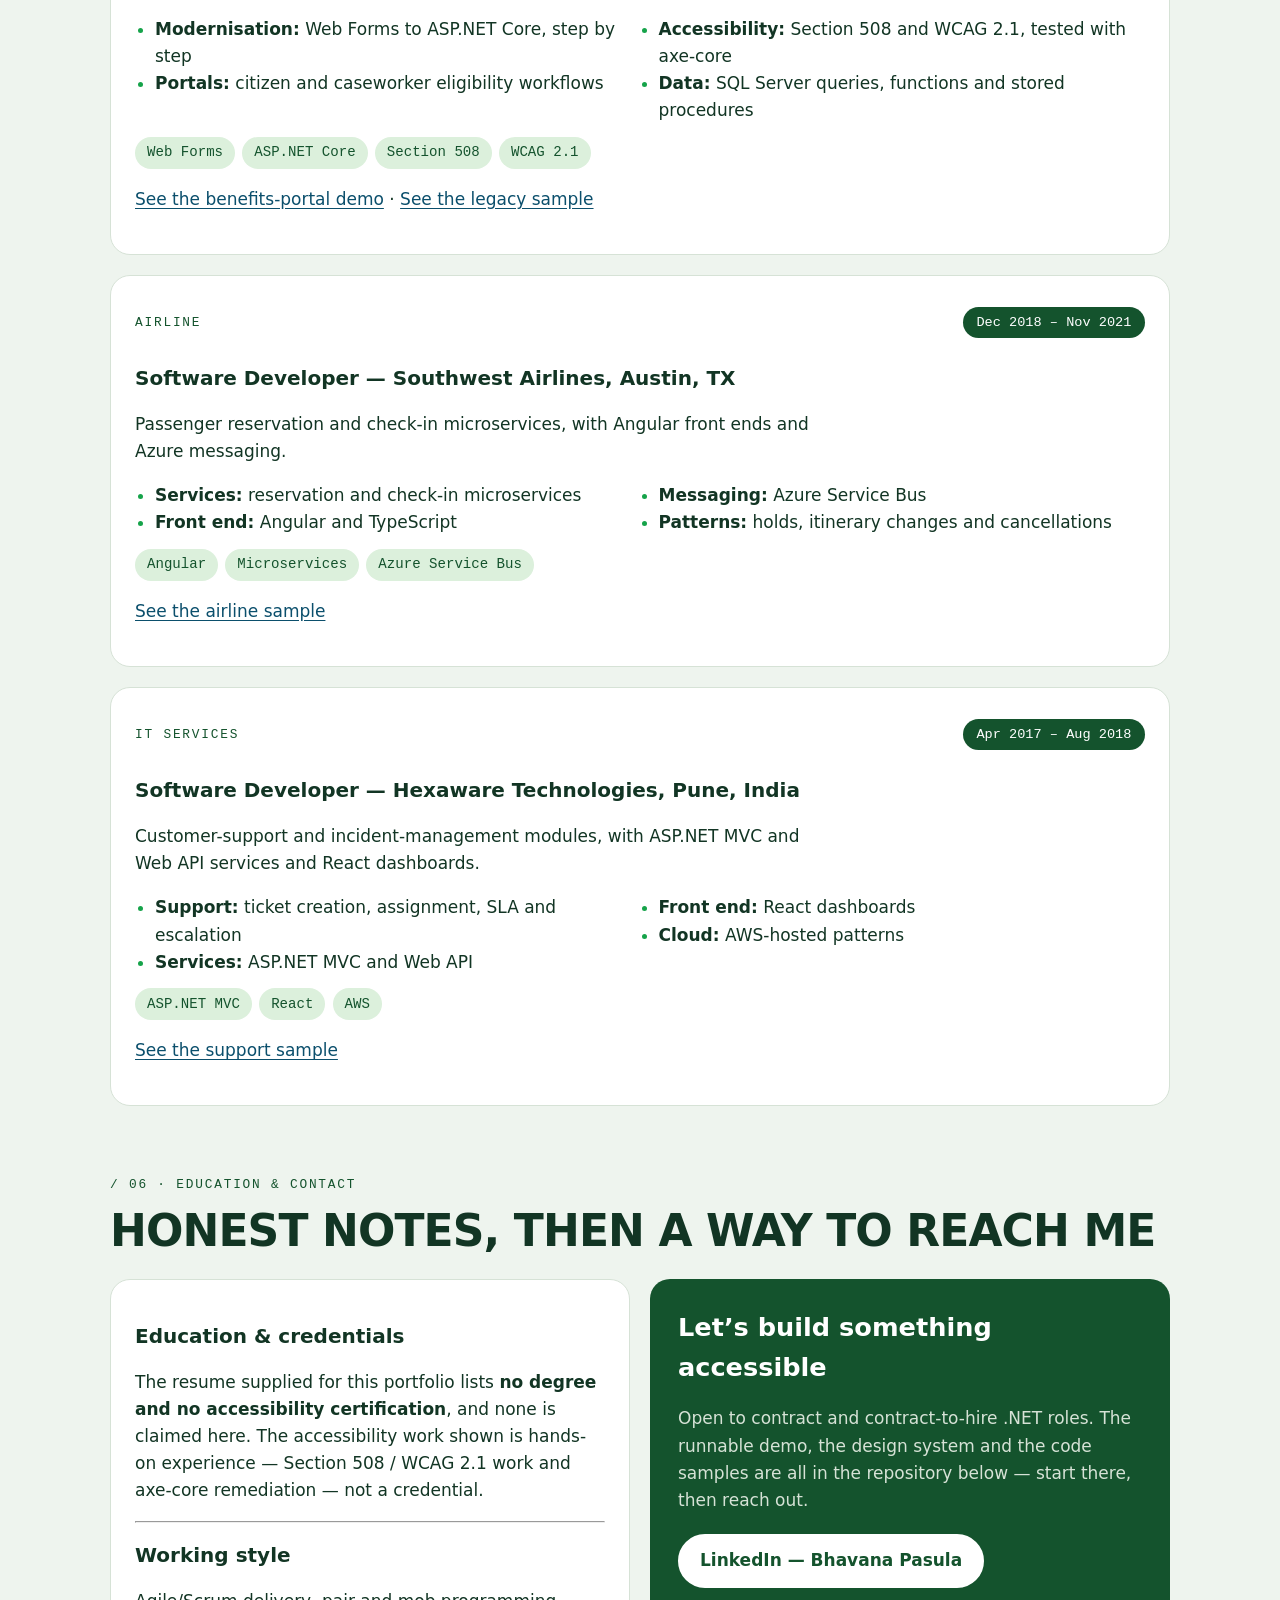
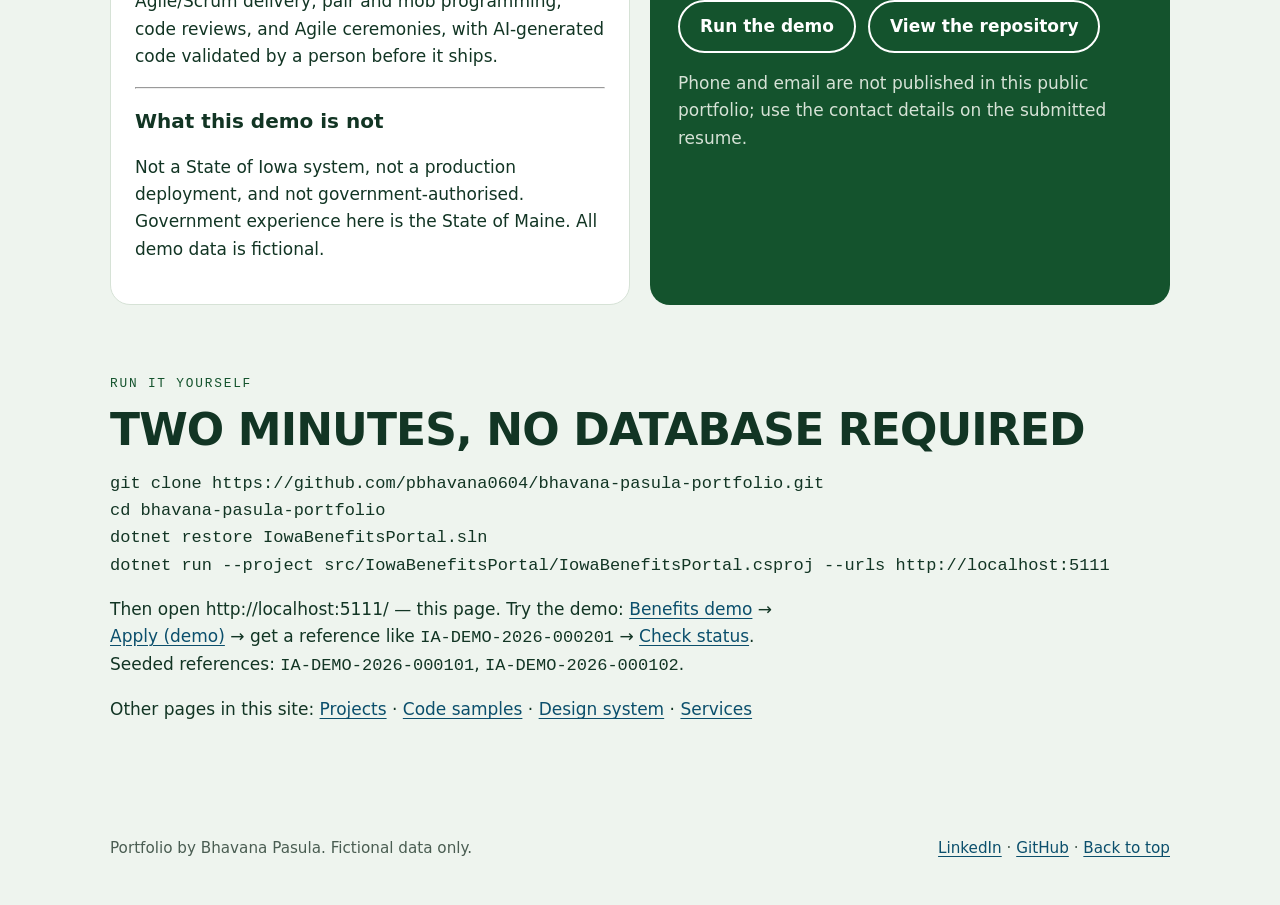
==== commit cd6e5158: "Update static preview: hero portrait, from main" ====
--- a/index.html
+++ b/index.html
@@ -37,10 +37,10 @@
         <a class="pf-btn pf-btn-outline" href="code-samples.html">Browse code samples</a>
       </p>
     </div>
-    <div class="pf-monogram" aria-label="Bhavana Pasula, initials BP">
-      <strong aria-hidden="true">BP</strong>
-      <p>Senior .NET Full Stack Developer<br>Waukee, Iowa &middot; Willing to relocate<br><a href="https://www.linkedin.com/in/bhavana2708/" style="color:#fff;">LinkedIn — Bhavana Pasula</a></p>
-    </div>
+    <figure class="pf-portrait">
+      <img src="images/bhavana-portrait.jpg" alt="Portrait of Bhavana Pasula, Senior .NET Full Stack Developer">
+      <figcaption>Senior .NET Full Stack Developer<br>Waukee, Iowa &middot; Willing to relocate<br><a href="https://www.linkedin.com/in/bhavana2708/">LinkedIn — Bhavana Pasula</a></figcaption>
+    </figure>
   </section>
 
   <section class="pf-stats" aria-label="Career at a glance">
--- a/css/portfolio.css
+++ b/css/portfolio.css
@@ -186,6 +186,32 @@
   line-height: 1.5;
 }
 
+.pf-portrait {
+  margin: 0;
+  background: #fff;
+  border-radius: 20px;
+  overflow: hidden;
+  box-shadow: 0 18px 40px rgba(20, 83, 45, 0.18);
+}
+
+.pf-portrait img {
+  display: block;
+  width: 100%;
+  height: auto;
+}
+
+.pf-portrait figcaption {
+  padding: 1rem 1.25rem 1.25rem;
+  text-align: center;
+  line-height: 1.5;
+  color: var(--pf-ink);
+}
+
+.pf-portrait figcaption a {
+  color: var(--pf-dark-green);
+  font-weight: 700;
+}
+
 .pf-actions {
   display: flex;
   gap: 0.75rem;
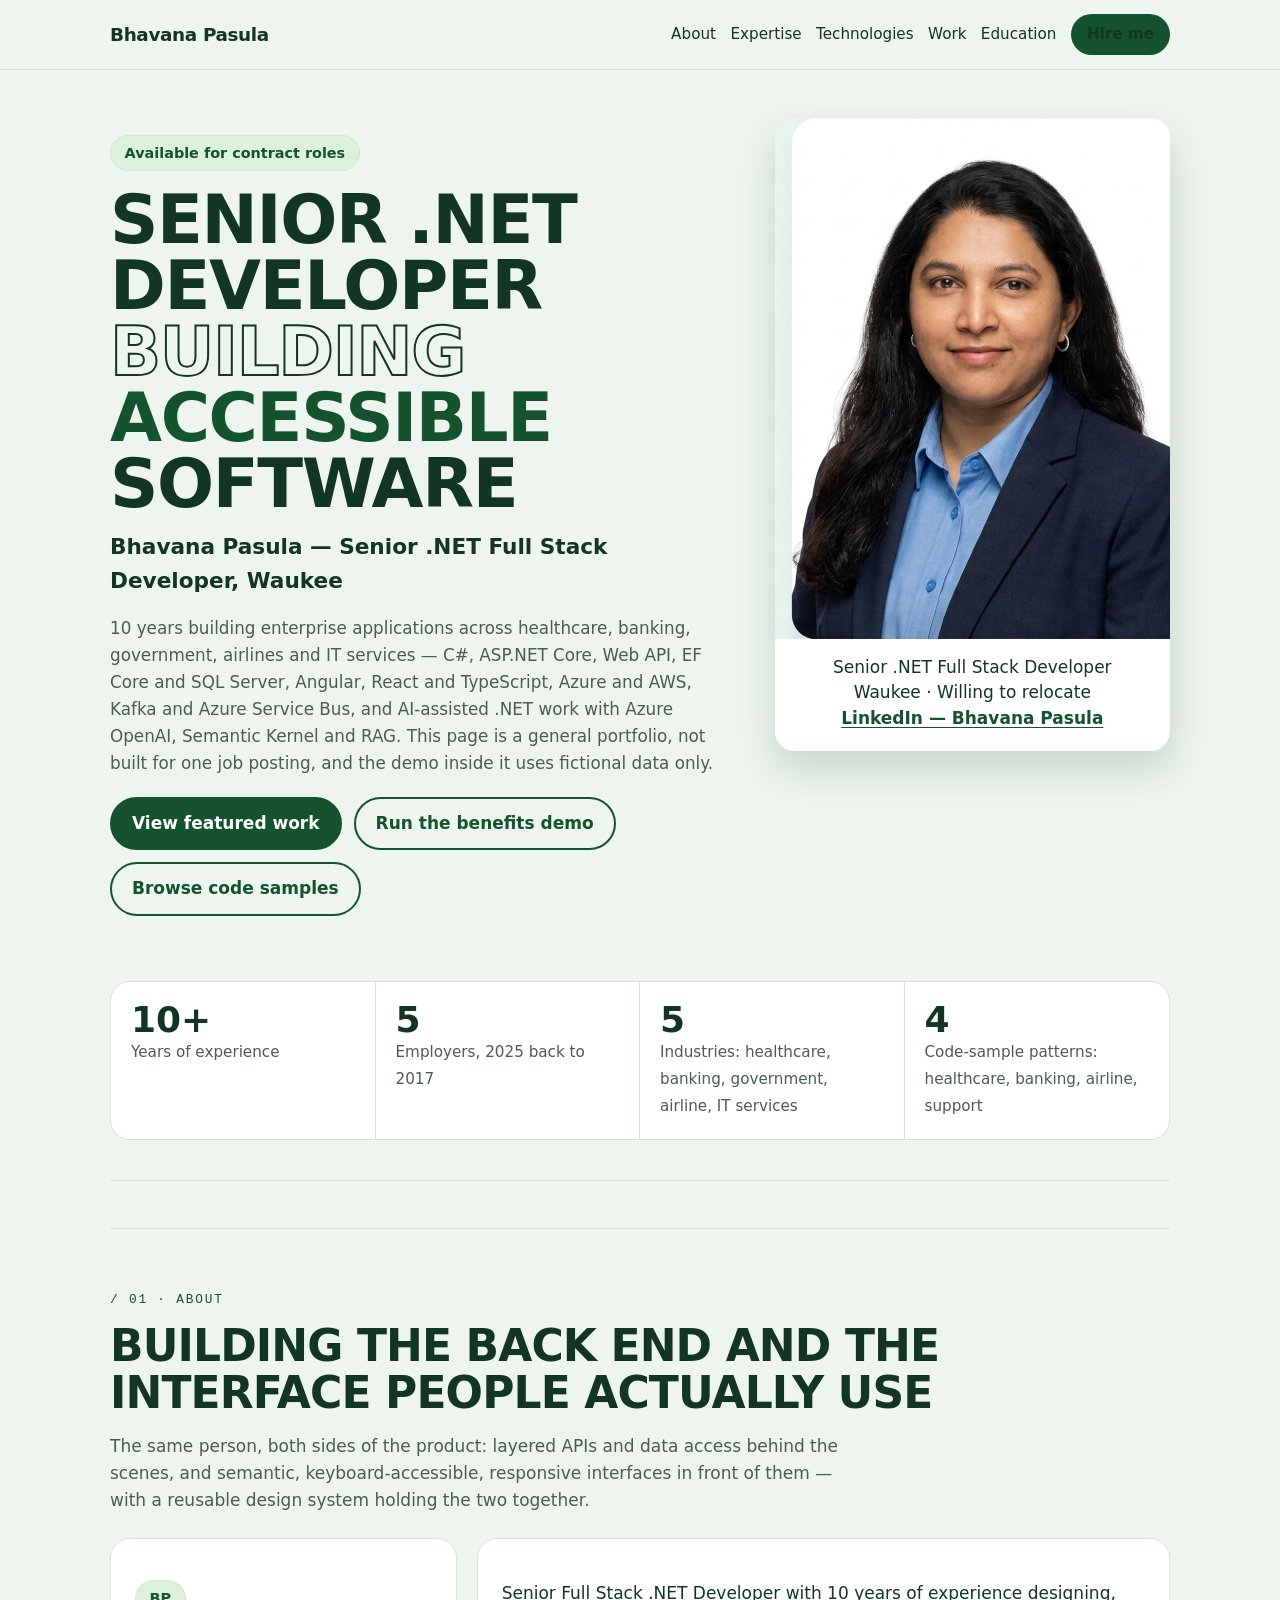
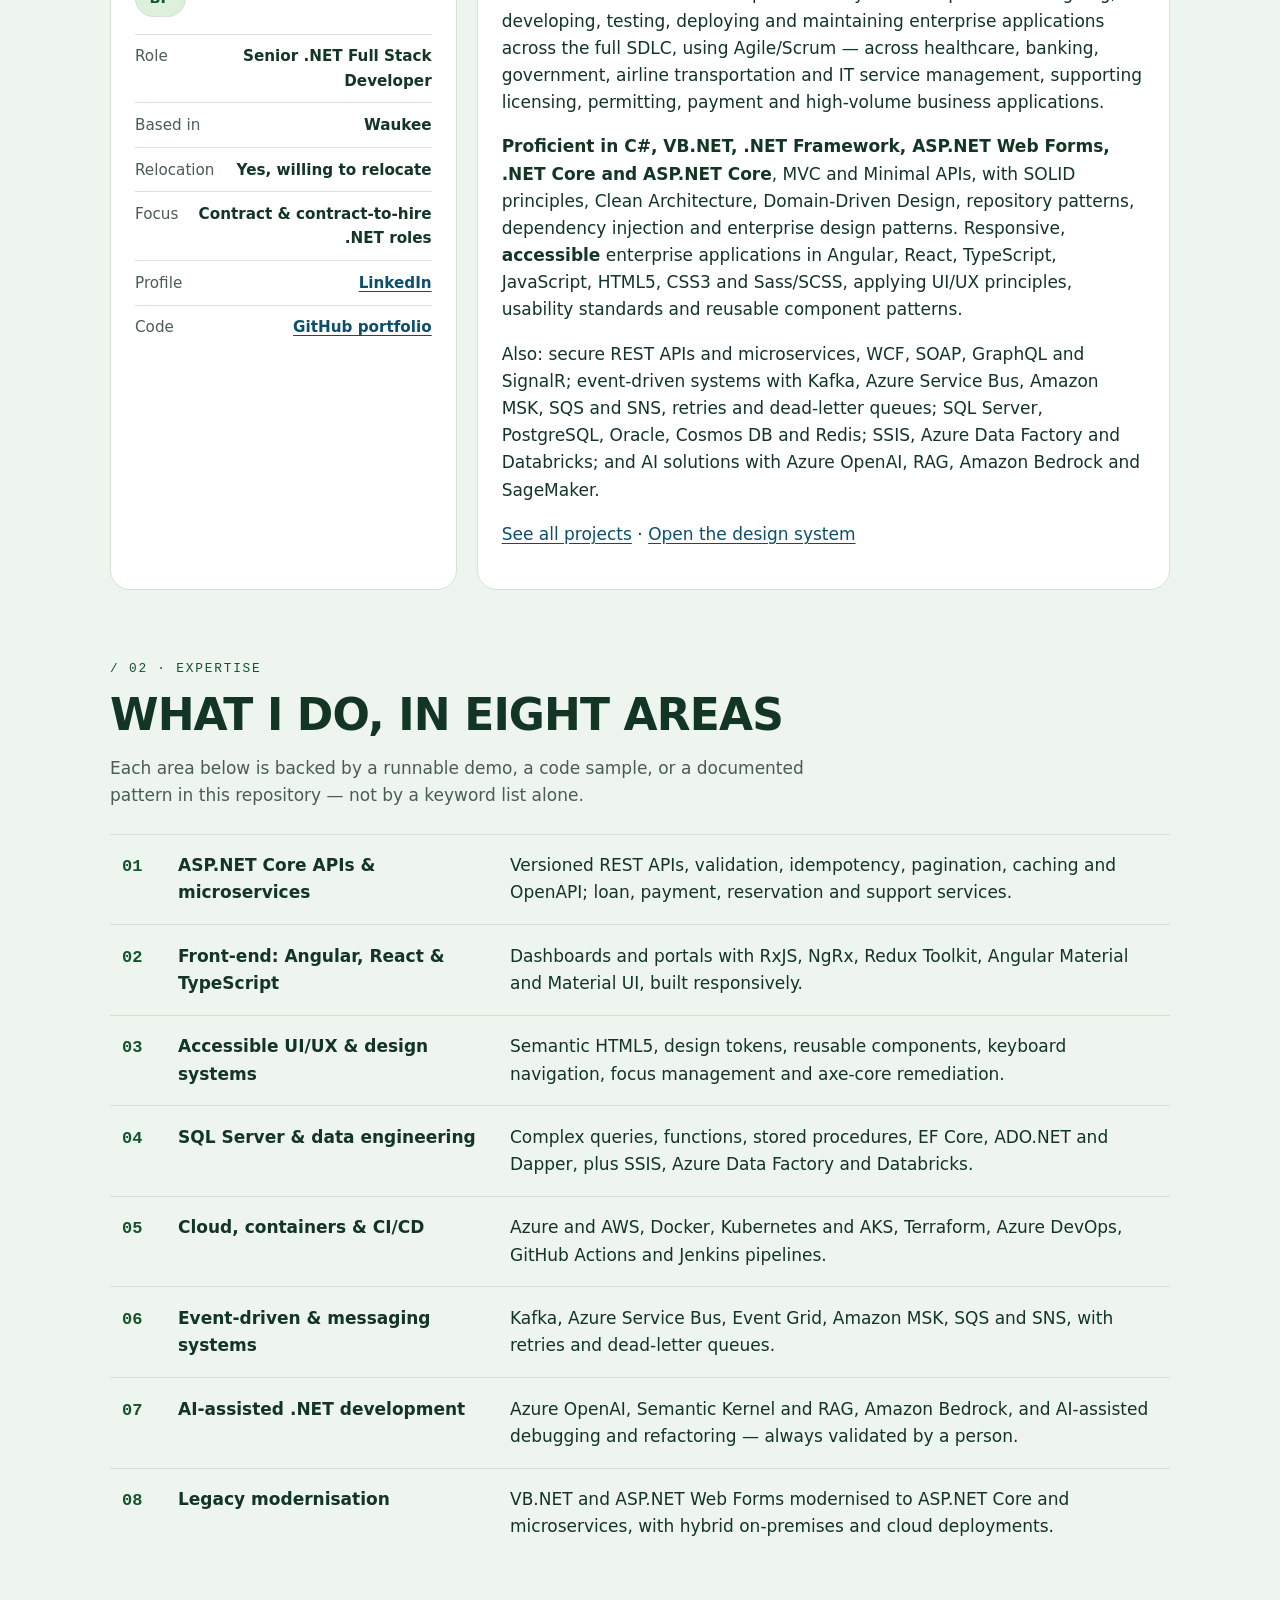
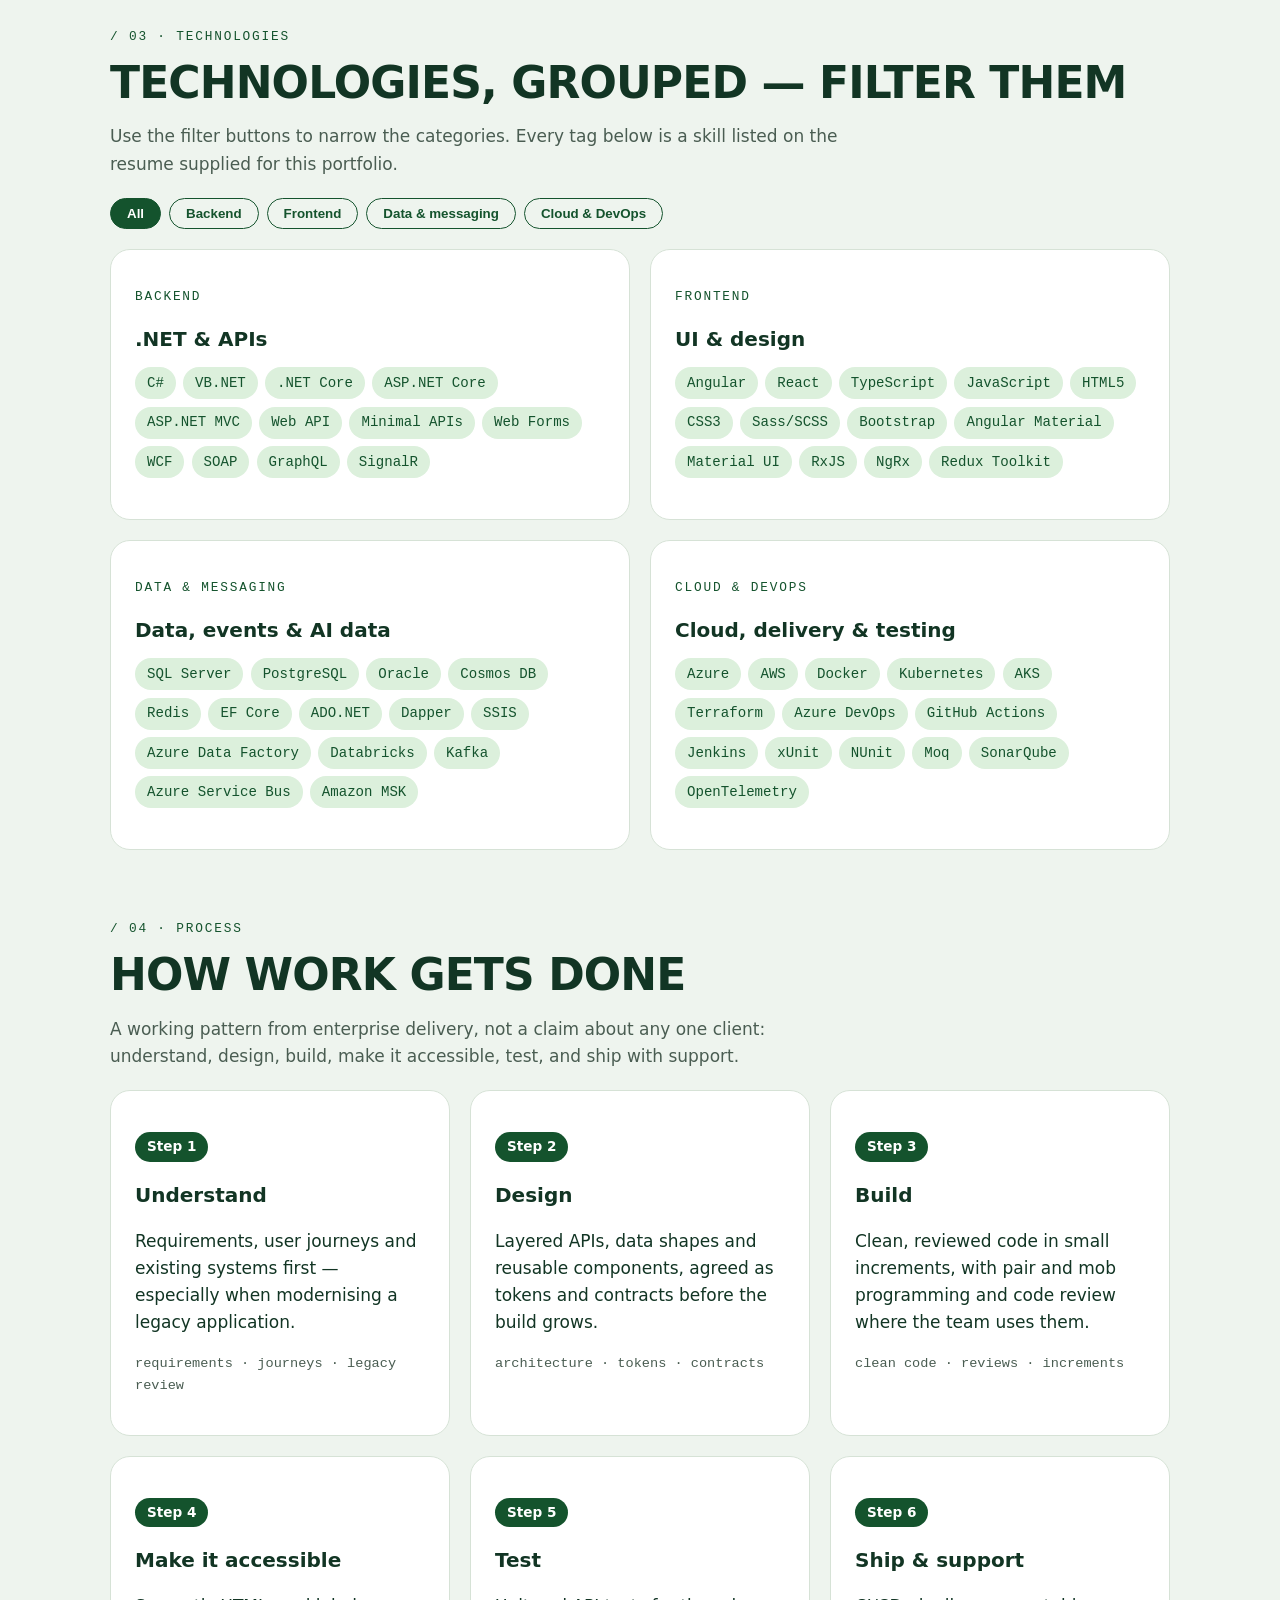
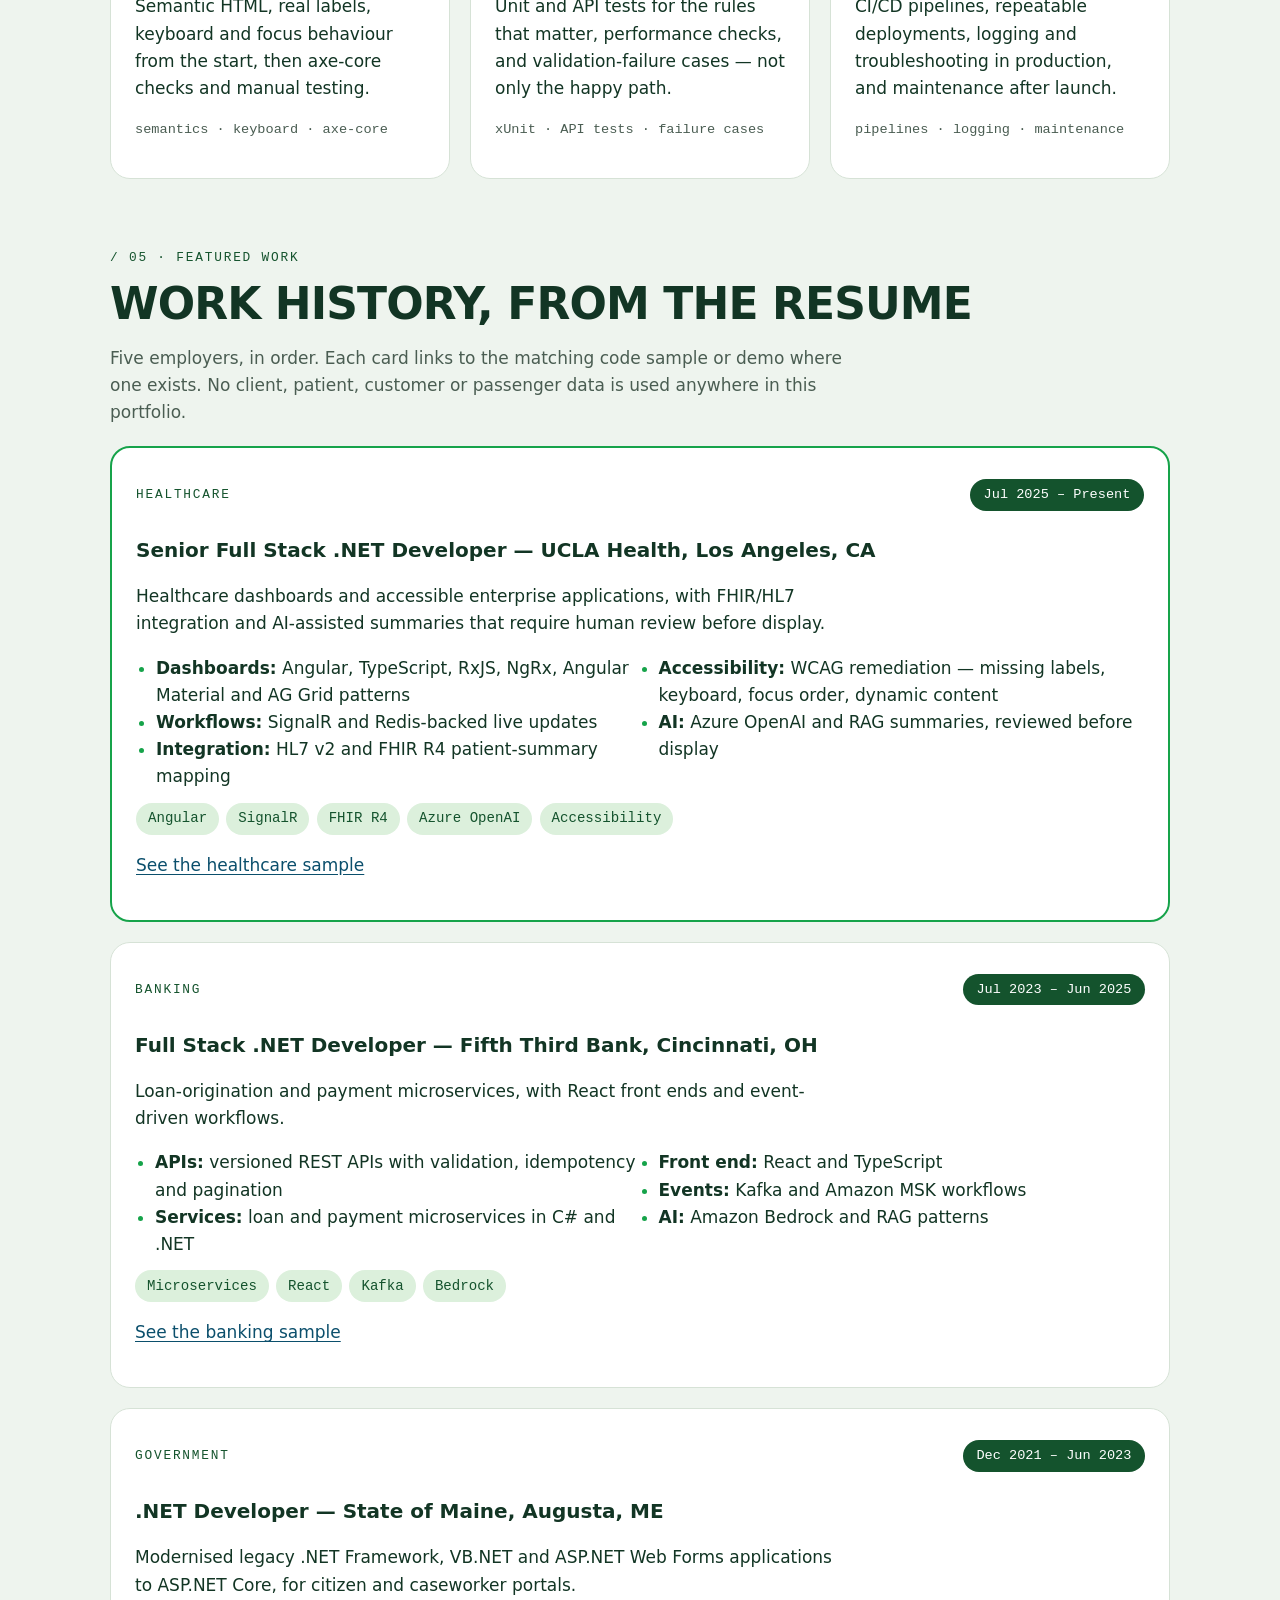
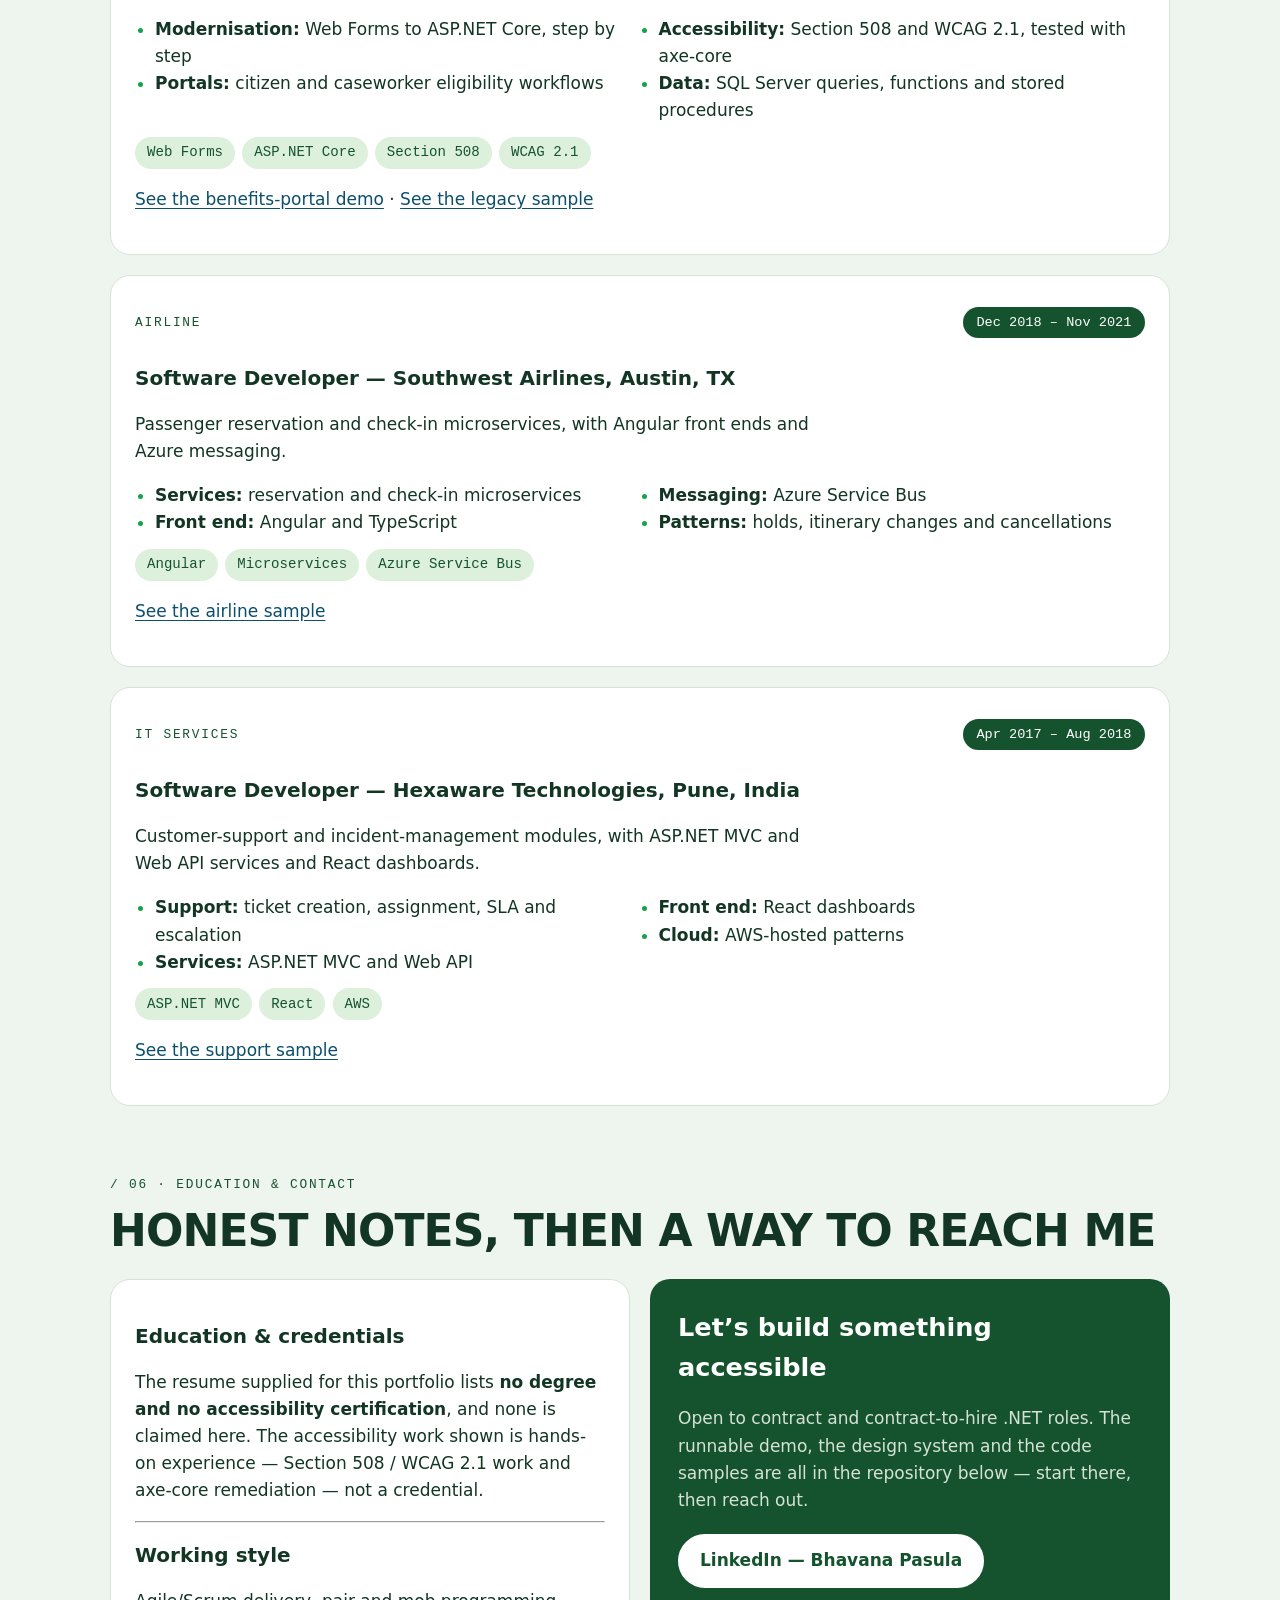
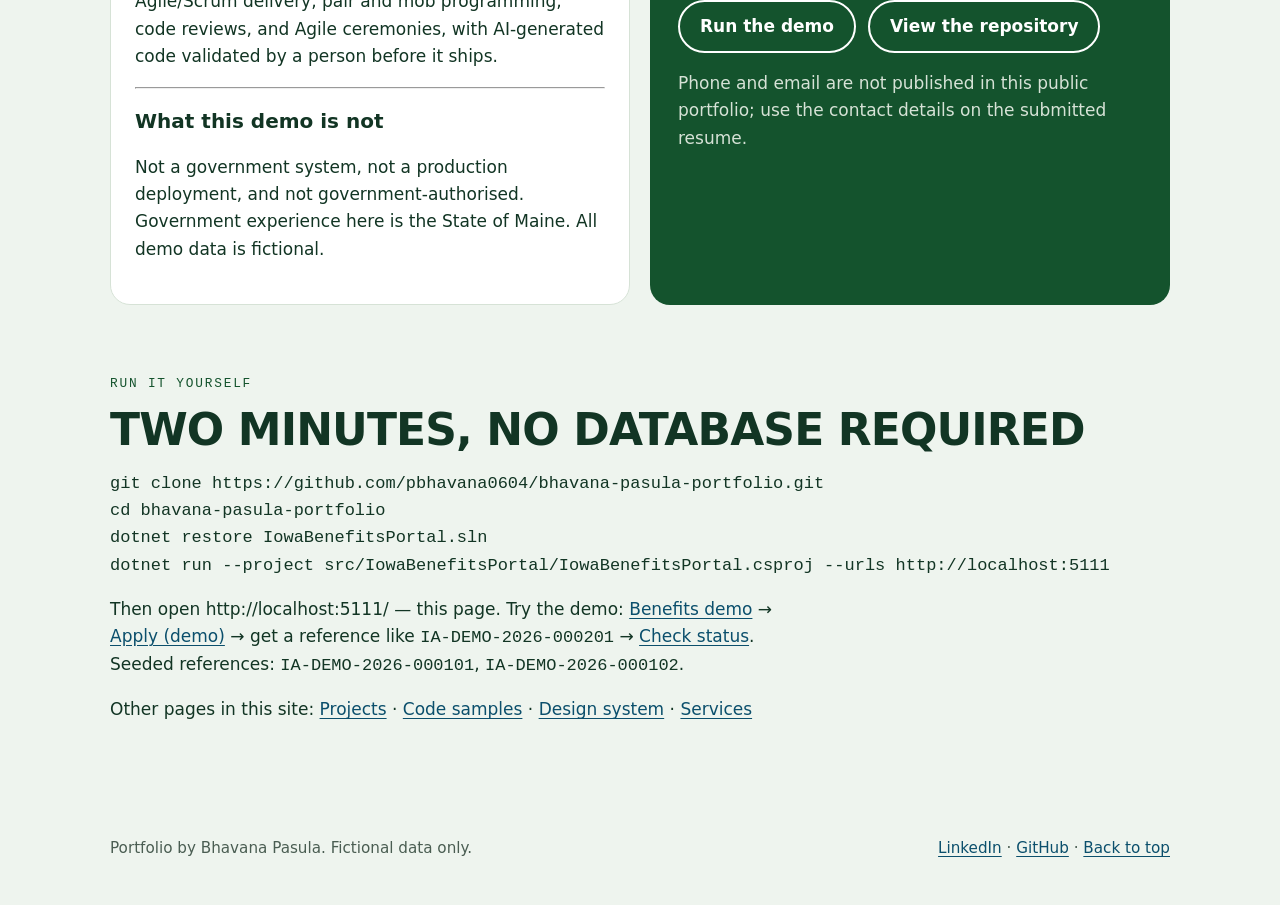
==== commit 9f6375bb: "Update static preview: no Iowa mentions" ====
--- a/index.html
+++ b/index.html
@@ -29,7 +29,7 @@
     <div>
       <p><span class="pf-badge">Available for contract roles</span></p>
       <h1 id="hero-heading">Senior .NET developer<br><span class="pf-outline">building</span> <span id="pf-rotating" class="pf-rotating" aria-hidden="true">accessible</span><br>software</h1>
-      <p class="pf-role">Bhavana Pasula — Senior .NET Full Stack Developer, Waukee, Iowa</p>
+      <p class="pf-role">Bhavana Pasula — Senior .NET Full Stack Developer, Waukee</p>
       <p class="pf-lead">10 years building enterprise applications across healthcare, banking, government, airlines and IT services — C#, ASP.NET Core, Web API, EF Core and SQL Server, Angular, React and TypeScript, Azure and AWS, Kafka and Azure Service Bus, and AI-assisted .NET work with Azure OpenAI, Semantic Kernel and RAG. This page is a general portfolio, not built for one job posting, and the demo inside it uses fictional data only.</p>
       <p class="pf-actions">
         <a class="pf-btn" href="#work">View featured work</a>
@@ -39,7 +39,7 @@
     </div>
     <figure class="pf-portrait">
       <img src="images/bhavana-portrait.jpg" alt="Portrait of Bhavana Pasula, Senior .NET Full Stack Developer">
-      <figcaption>Senior .NET Full Stack Developer<br>Waukee, Iowa &middot; Willing to relocate<br><a href="https://www.linkedin.com/in/bhavana2708/">LinkedIn — Bhavana Pasula</a></figcaption>
+      <figcaption>Senior .NET Full Stack Developer<br>Waukee &middot; Willing to relocate<br><a href="https://www.linkedin.com/in/bhavana2708/">LinkedIn — Bhavana Pasula</a></figcaption>
     </figure>
   </section>
 
@@ -61,7 +61,7 @@
         <p><span class="pf-badge">BP</span></p>
         <ul class="pf-facts">
           <li><span>Role</span><span>Senior .NET Full Stack Developer</span></li>
-          <li><span>Based in</span><span>Waukee, Iowa</span></li>
+          <li><span>Based in</span><span>Waukee</span></li>
           <li><span>Relocation</span><span>Yes, willing to relocate</span></li>
           <li><span>Focus</span><span>Contract &amp; contract-to-hire .NET roles</span></li>
           <li><span>Profile</span><span><a href="https://www.linkedin.com/in/bhavana2708/">LinkedIn</a></span></li>
@@ -233,7 +233,7 @@
         <p>Agile/Scrum delivery, pair and mob programming, code reviews, and Agile ceremonies, with AI-generated code validated by a person before it ships.</p>
         <hr>
         <h3>What this demo is not</h3>
-        <p>Not a State of Iowa system, not a production deployment, and not government-authorised. Government experience here is the State of Maine. All demo data is fictional.</p>
+        <p>Not a government system, not a production deployment, and not government-authorised. Government experience here is the State of Maine. All demo data is fictional.</p>
       </div>
       <div class="pf-contact" id="contact">
         <h3>Let&rsquo;s build something accessible</h3>
--- a/css/portfolio.css
+++ b/css/portfolio.css
@@ -574,6 +574,83 @@
   font-size: 0.95rem;
 }
 
+/* Animations: hero entrance, scroll reveal, and gentle hover lift.
+   Everything below is switched off under prefers-reduced-motion. */
+@keyframes pf-fade-up {
+  from {
+    opacity: 0;
+    transform: translateY(16px);
+  }
+  to {
+    opacity: 1;
+    transform: translateY(0);
+  }
+}
+
+.pf-hero h1 {
+  animation: pf-fade-up 0.7s ease 0.05s both;
+}
+
+.pf-hero .pf-role {
+  animation: pf-fade-up 0.7s ease 0.15s both;
+}
+
+.pf-hero .pf-lead {
+  animation: pf-fade-up 0.7s ease 0.25s both;
+}
+
+.pf-hero .pf-actions {
+  animation: pf-fade-up 0.7s ease 0.35s both;
+}
+
+.pf-portrait {
+  animation: pf-fade-up 0.8s ease 0.2s both;
+}
+
+.pf-portrait img {
+  transition: transform 0.5s ease;
+}
+
+.pf-portrait:hover img {
+  transform: scale(1.02);
+}
+
+.pf-btn {
+  transition: transform 0.2s ease, background-color 0.2s ease, color 0.2s ease;
+}
+
+.pf-btn:hover {
+  transform: translateY(-2px);
+}
+
+.pf-card,
+.pf-stat {
+  transition: transform 0.25s ease, box-shadow 0.25s ease;
+}
+
+.pf-card:hover,
+.pf-stat:hover {
+  transform: translateY(-4px);
+  box-shadow: 0 14px 30px rgba(20, 83, 45, 0.14);
+}
+
+.pf-reveal {
+  opacity: 0;
+  transform: translateY(18px);
+  transition: opacity 0.6s ease, transform 0.6s ease;
+}
+
+.pf-reveal.is-visible {
+  opacity: 1;
+  transform: translateY(0);
+}
+
+/* Keep the hover lift working on cards that have finished revealing. */
+.pf-reveal.is-visible.pf-card:hover,
+.pf-reveal.is-visible.pf-stat:hover {
+  transform: translateY(-4px);
+}
+
 @media (prefers-reduced-motion: reduce) {
   .pf-marquee span {
     animation: none;
@@ -581,6 +658,34 @@
     white-space: normal;
   }
 
+  .pf-hero h1,
+  .pf-hero .pf-role,
+  .pf-hero .pf-lead,
+  .pf-hero .pf-actions,
+  .pf-portrait {
+    animation: none;
+  }
+
+  .pf-reveal {
+    opacity: 1;
+    transform: none;
+    transition: none;
+  }
+
+  .pf-portrait img,
+  .pf-btn,
+  .pf-card,
+  .pf-stat {
+    transition: none;
+  }
+
+  .pf-portrait:hover img,
+  .pf-btn:hover,
+  .pf-card:hover,
+  .pf-stat:hover {
+    transform: none;
+  }
+
   html {
     scroll-behavior: auto;
   }
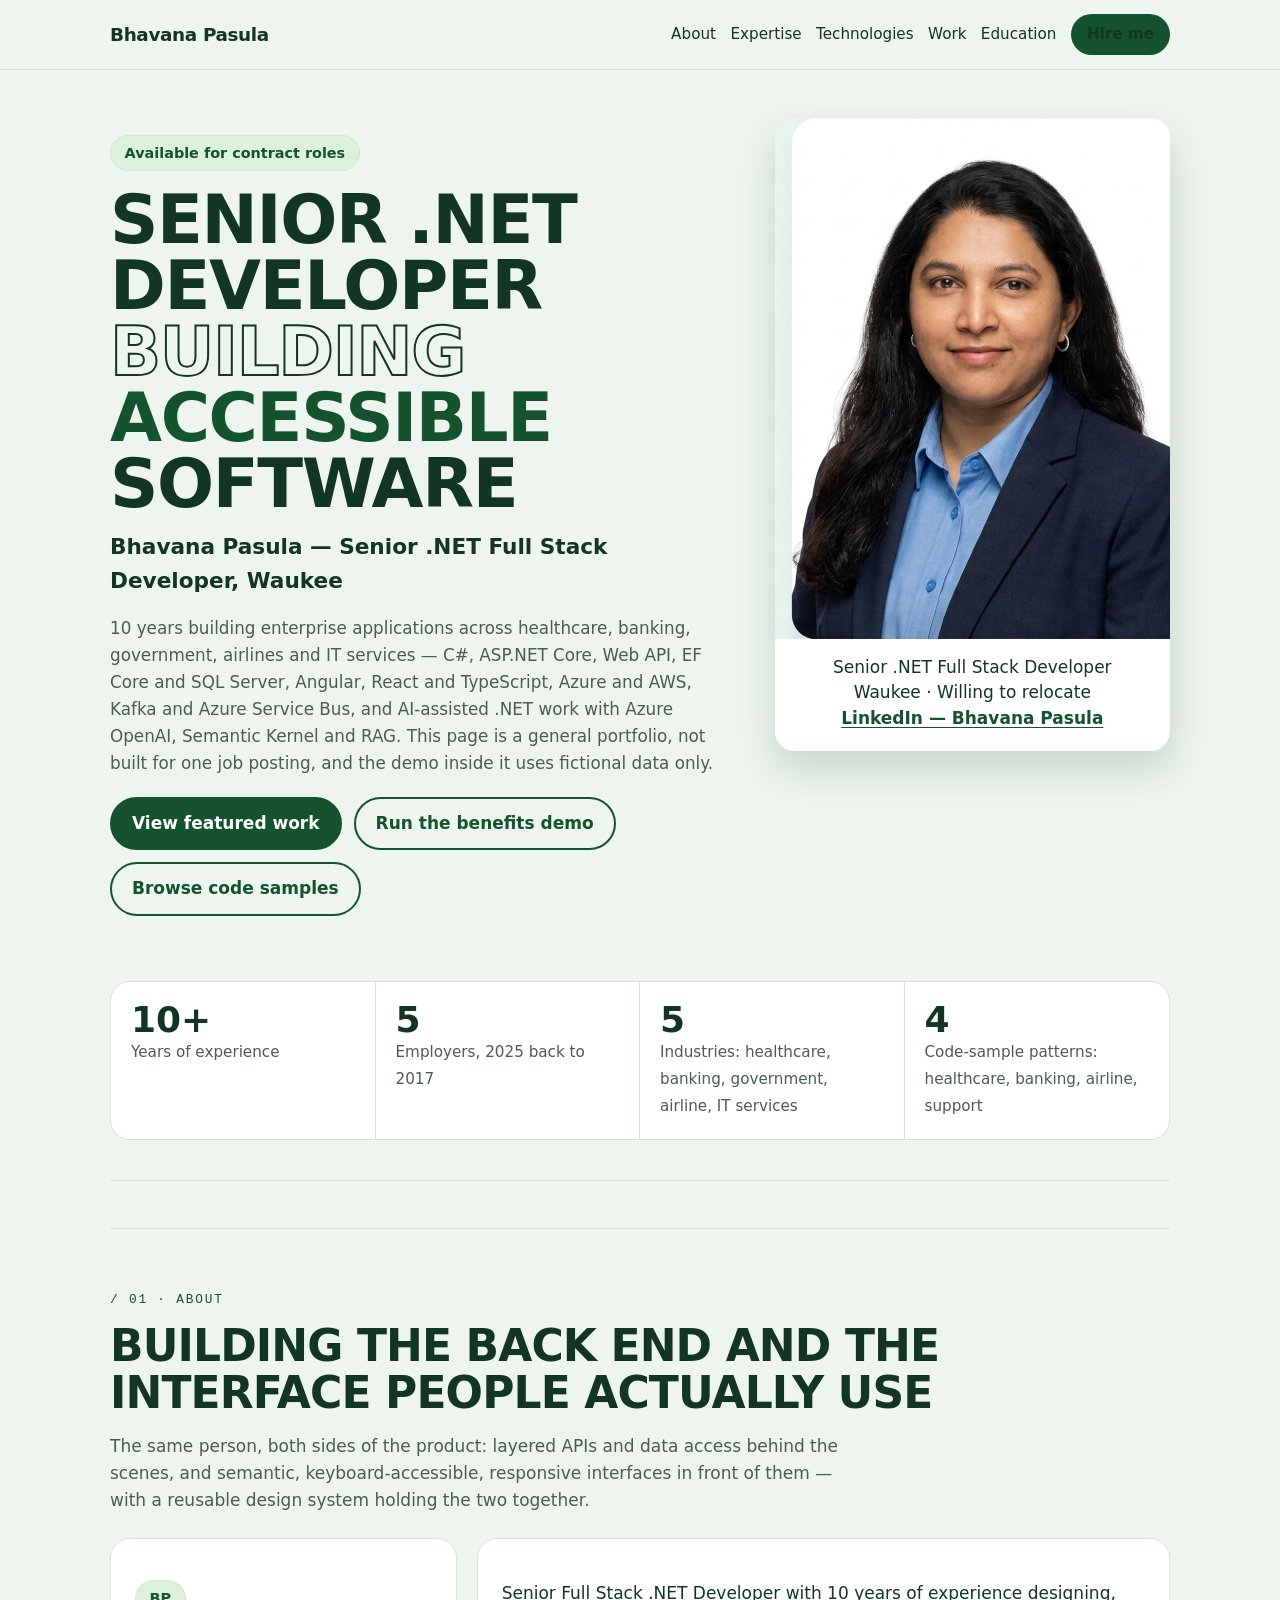
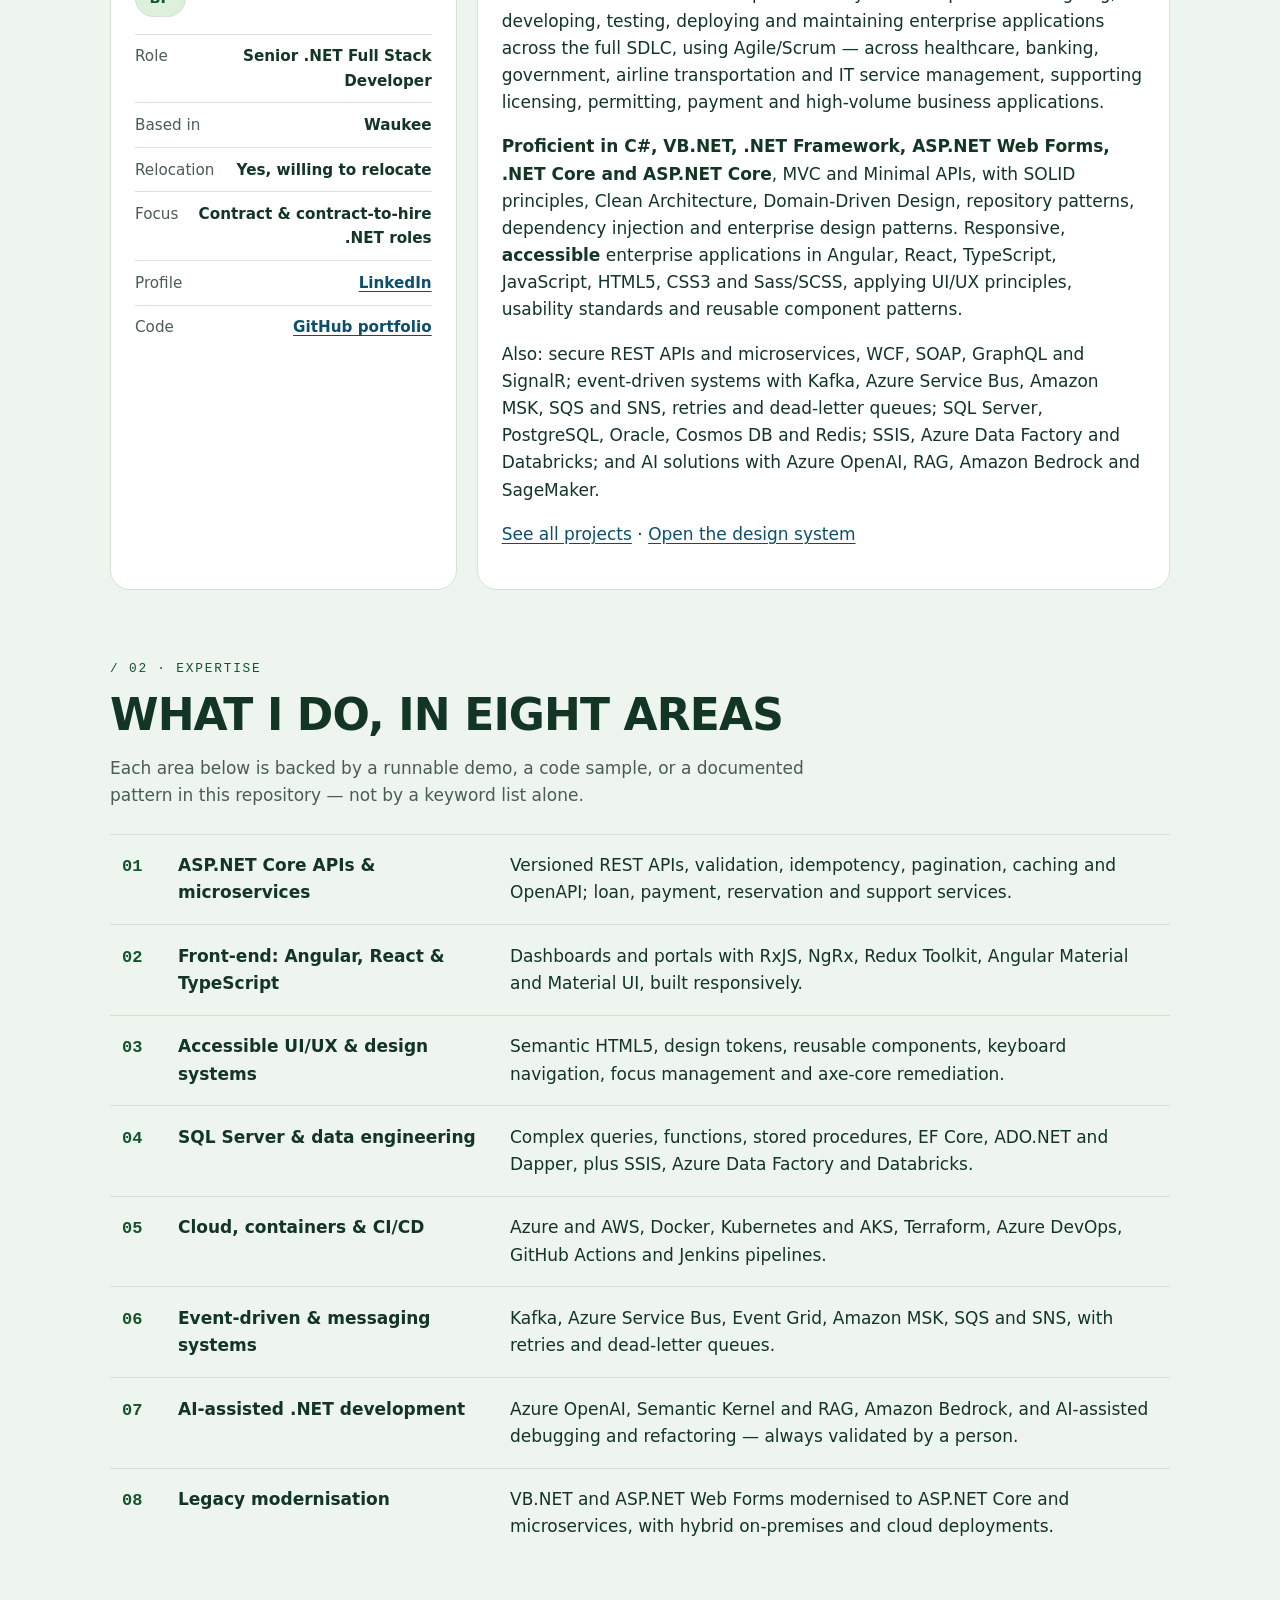
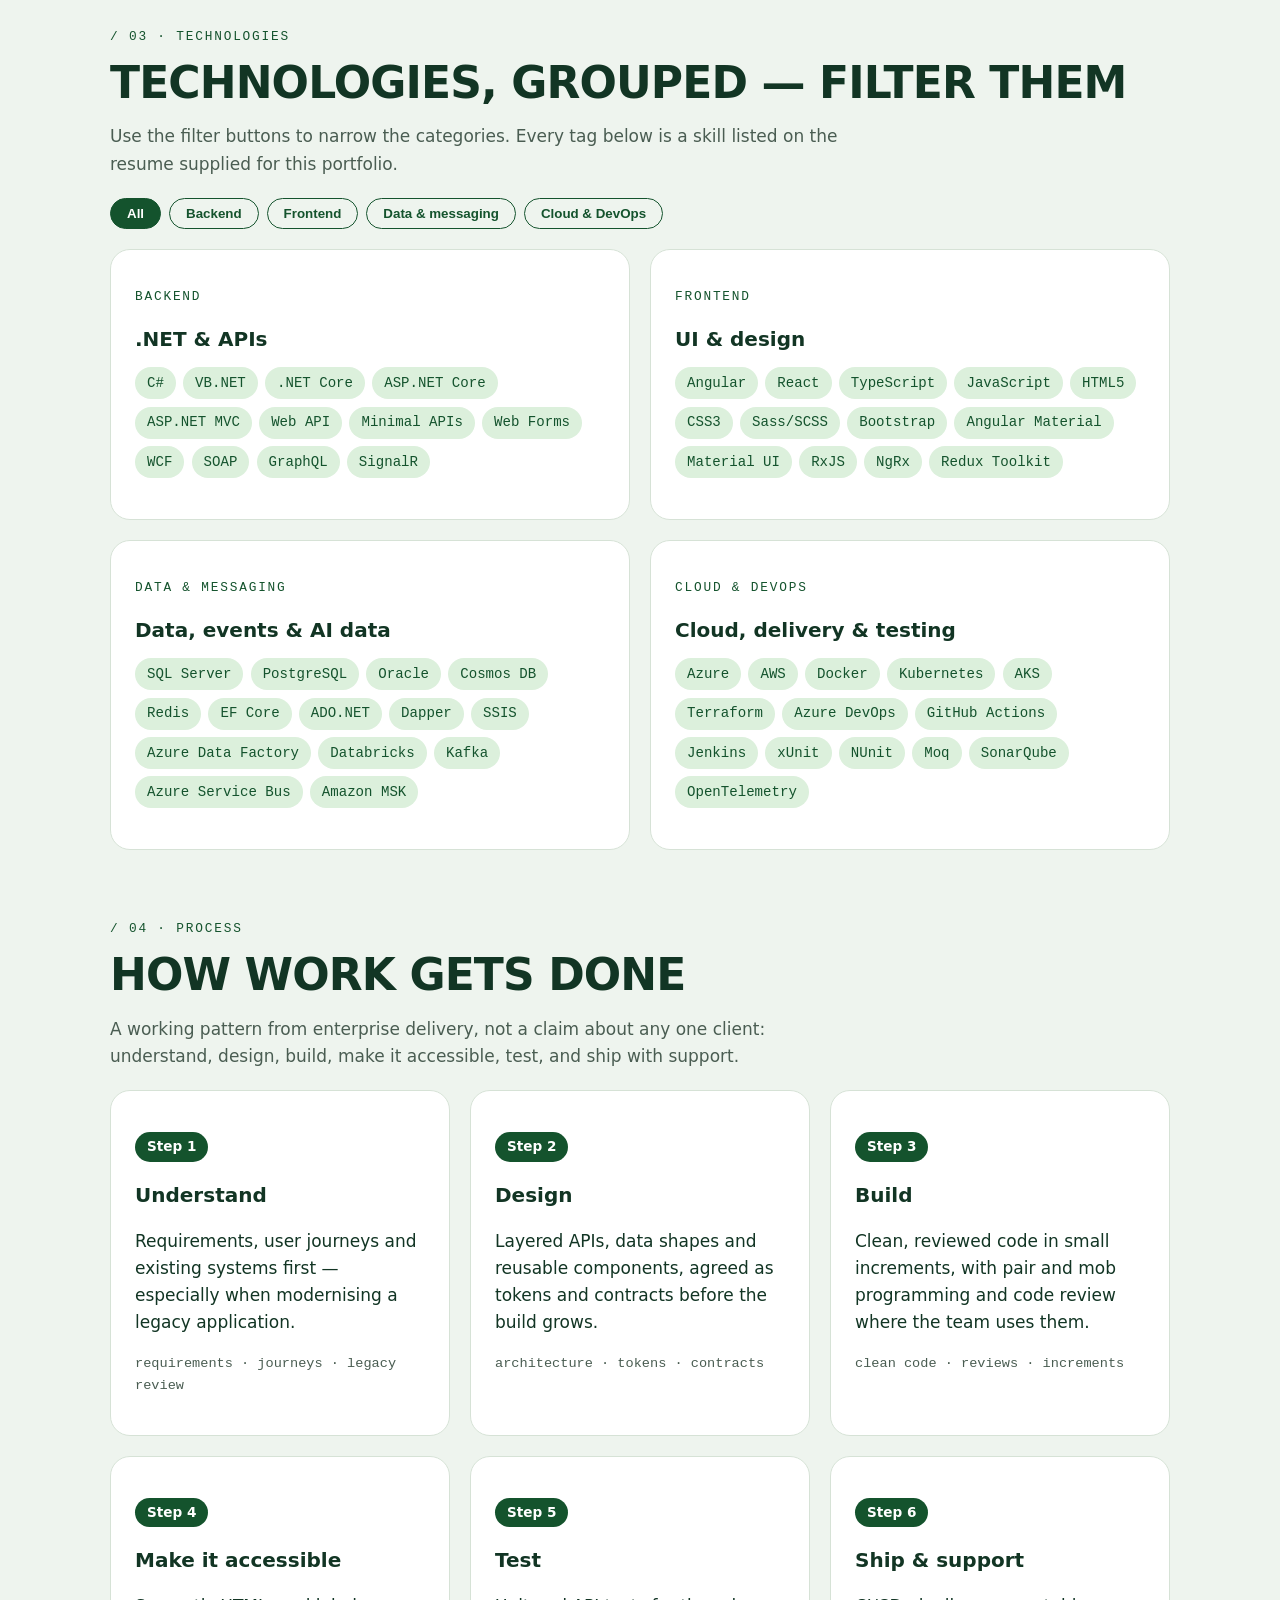
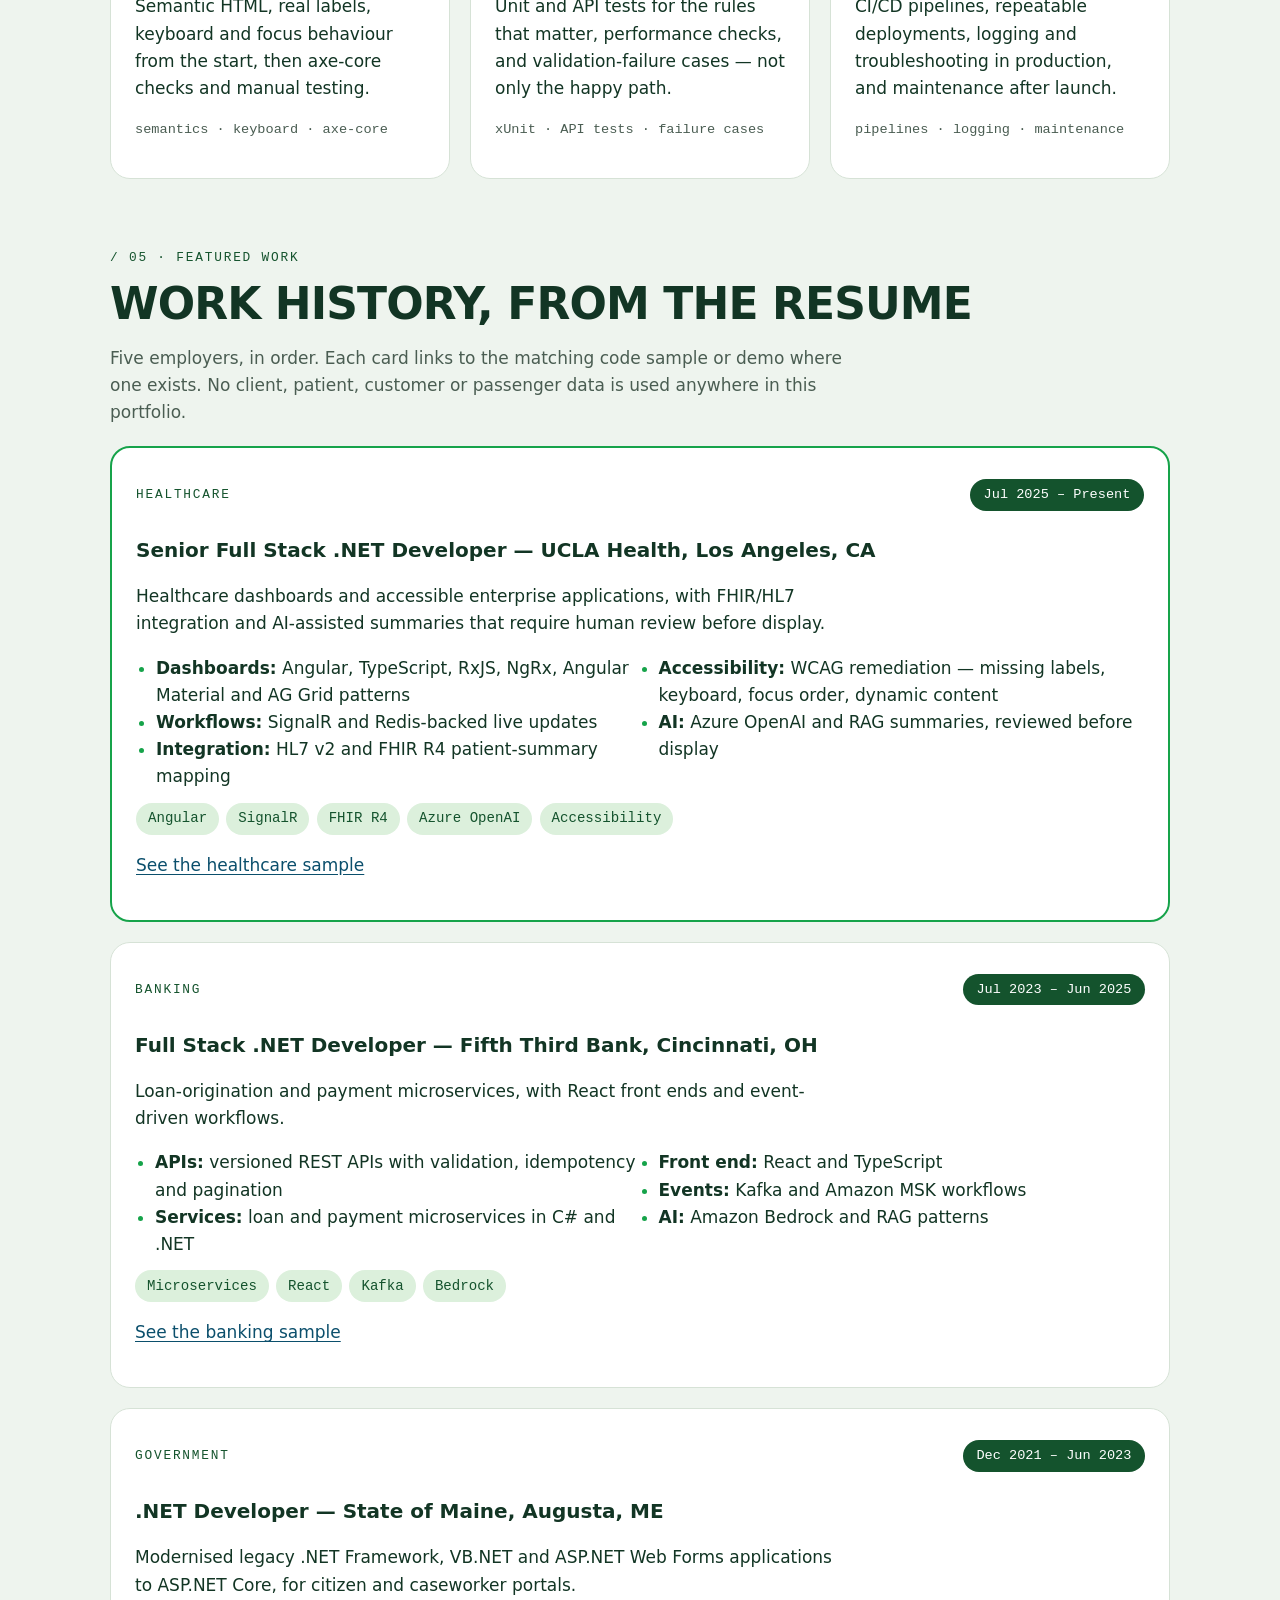
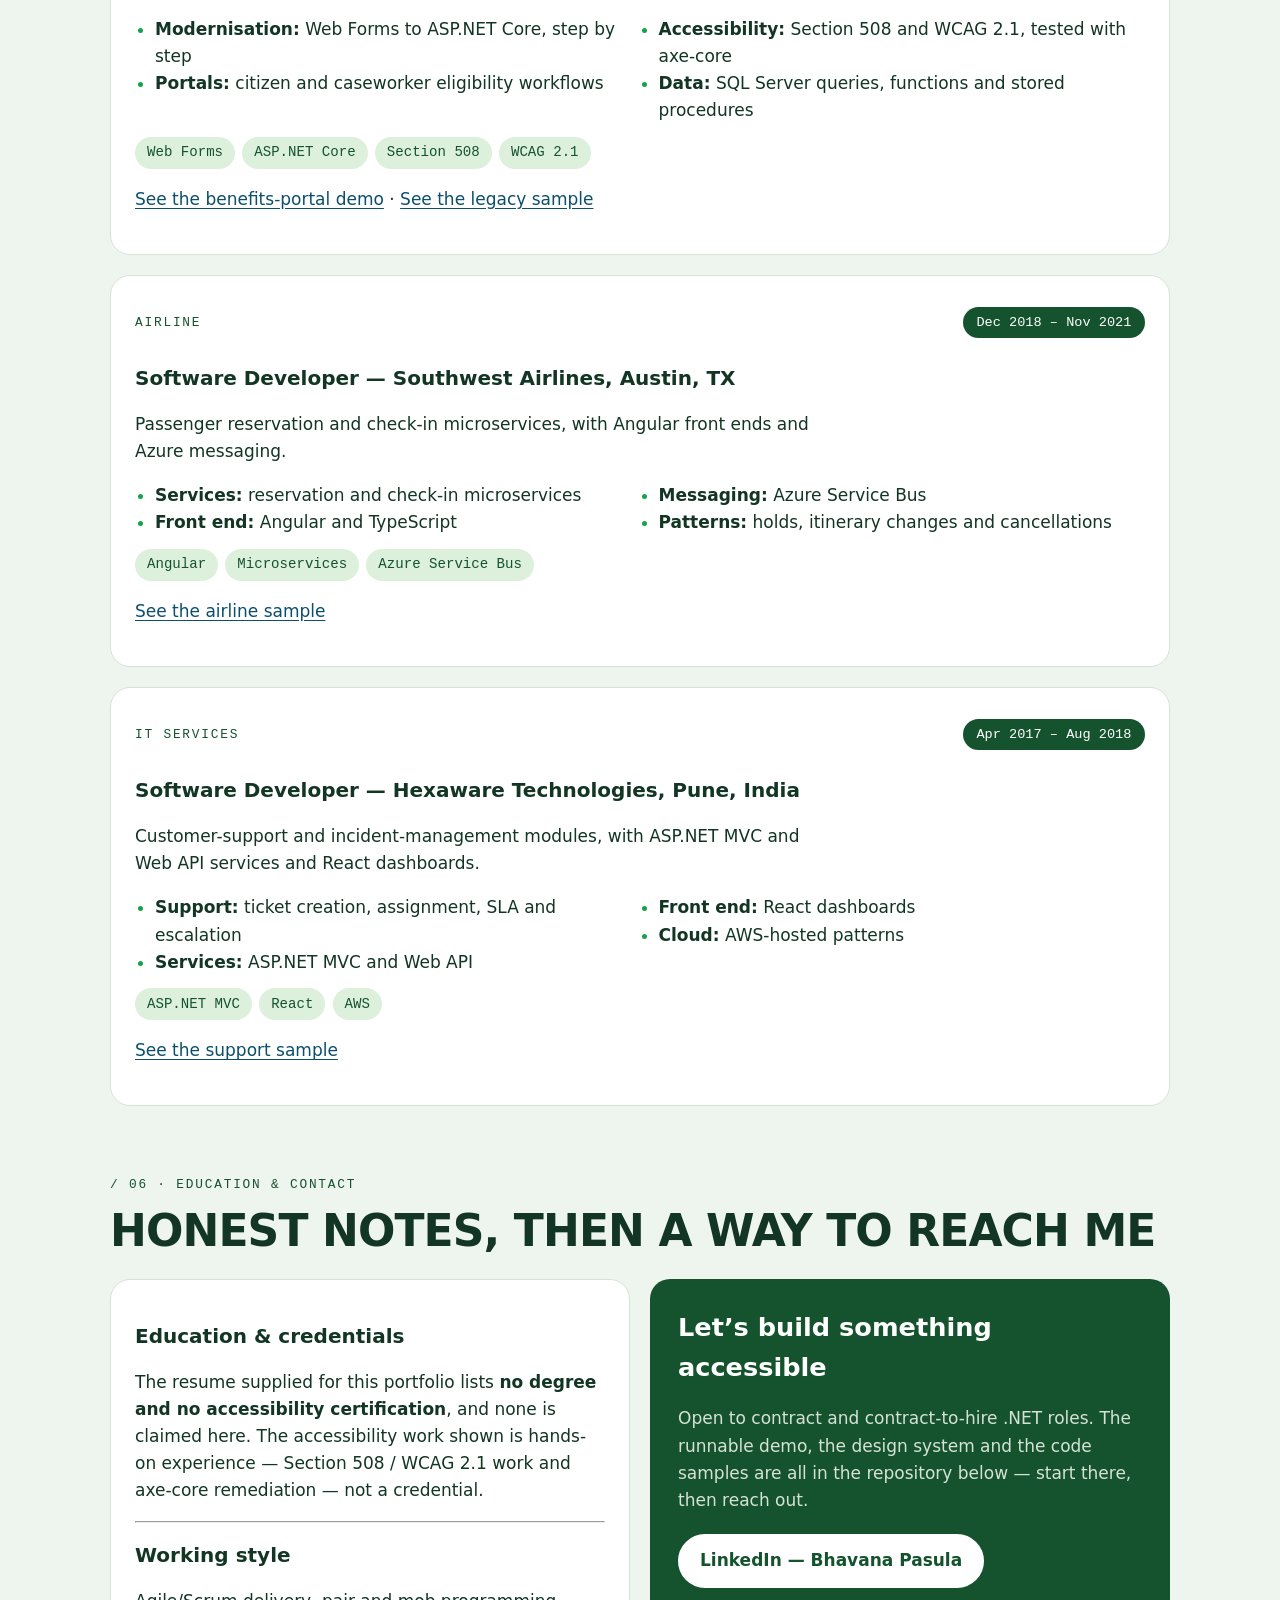
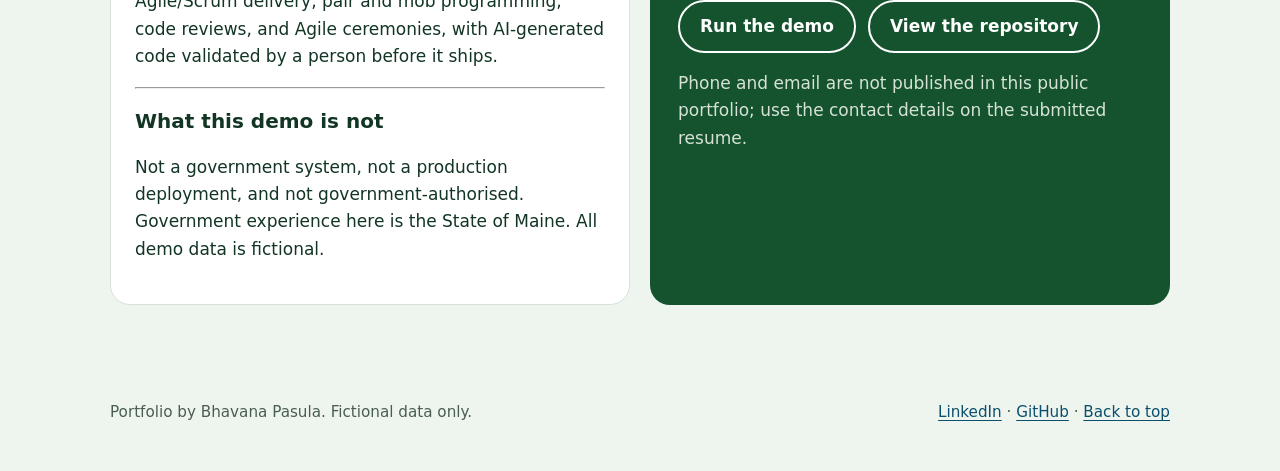
==== commit b54ecaaa: "Update static preview: remove run-it-yourself section" ====
--- a/index.html
+++ b/index.html
@@ -248,16 +248,6 @@
     </div>
   </section>
 
-  <section class="pf-section" aria-labelledby="run-heading">
-    <p class="pf-eyebrow">Run it yourself</p>
-    <h2 id="run-heading">Two minutes, no database required</h2>
-    <pre><code>git clone https://github.com/pbhavana0604/bhavana-pasula-portfolio.git
-cd bhavana-pasula-portfolio
-dotnet restore IowaBenefitsPortal.sln
-dotnet run --project src/IowaBenefitsPortal/IowaBenefitsPortal.csproj --urls http://localhost:5111</code></pre>
-    <p>Then open http://localhost:5111/ — this page. Try the demo: <a href="benefits.html">Benefits demo</a> → <a href="apply.html">Apply (demo)</a> → get a reference like <code>IA-DEMO-2026-000201</code> → <a href="status.html">Check status</a>. Seeded references: <code>IA-DEMO-2026-000101</code>, <code>IA-DEMO-2026-000102</code>.</p>
-    <p>Other pages in this site: <a href="projects.html">Projects</a> &middot; <a href="code-samples.html">Code samples</a> &middot; <a href="design-system.html">Design system</a> &middot; <a href="services.html">Services</a></p>
-  </section>
 </main>
 <div id="live-region" class="visually-hidden" aria-live="polite" role="status"></div>
 <footer class="pf-footer">
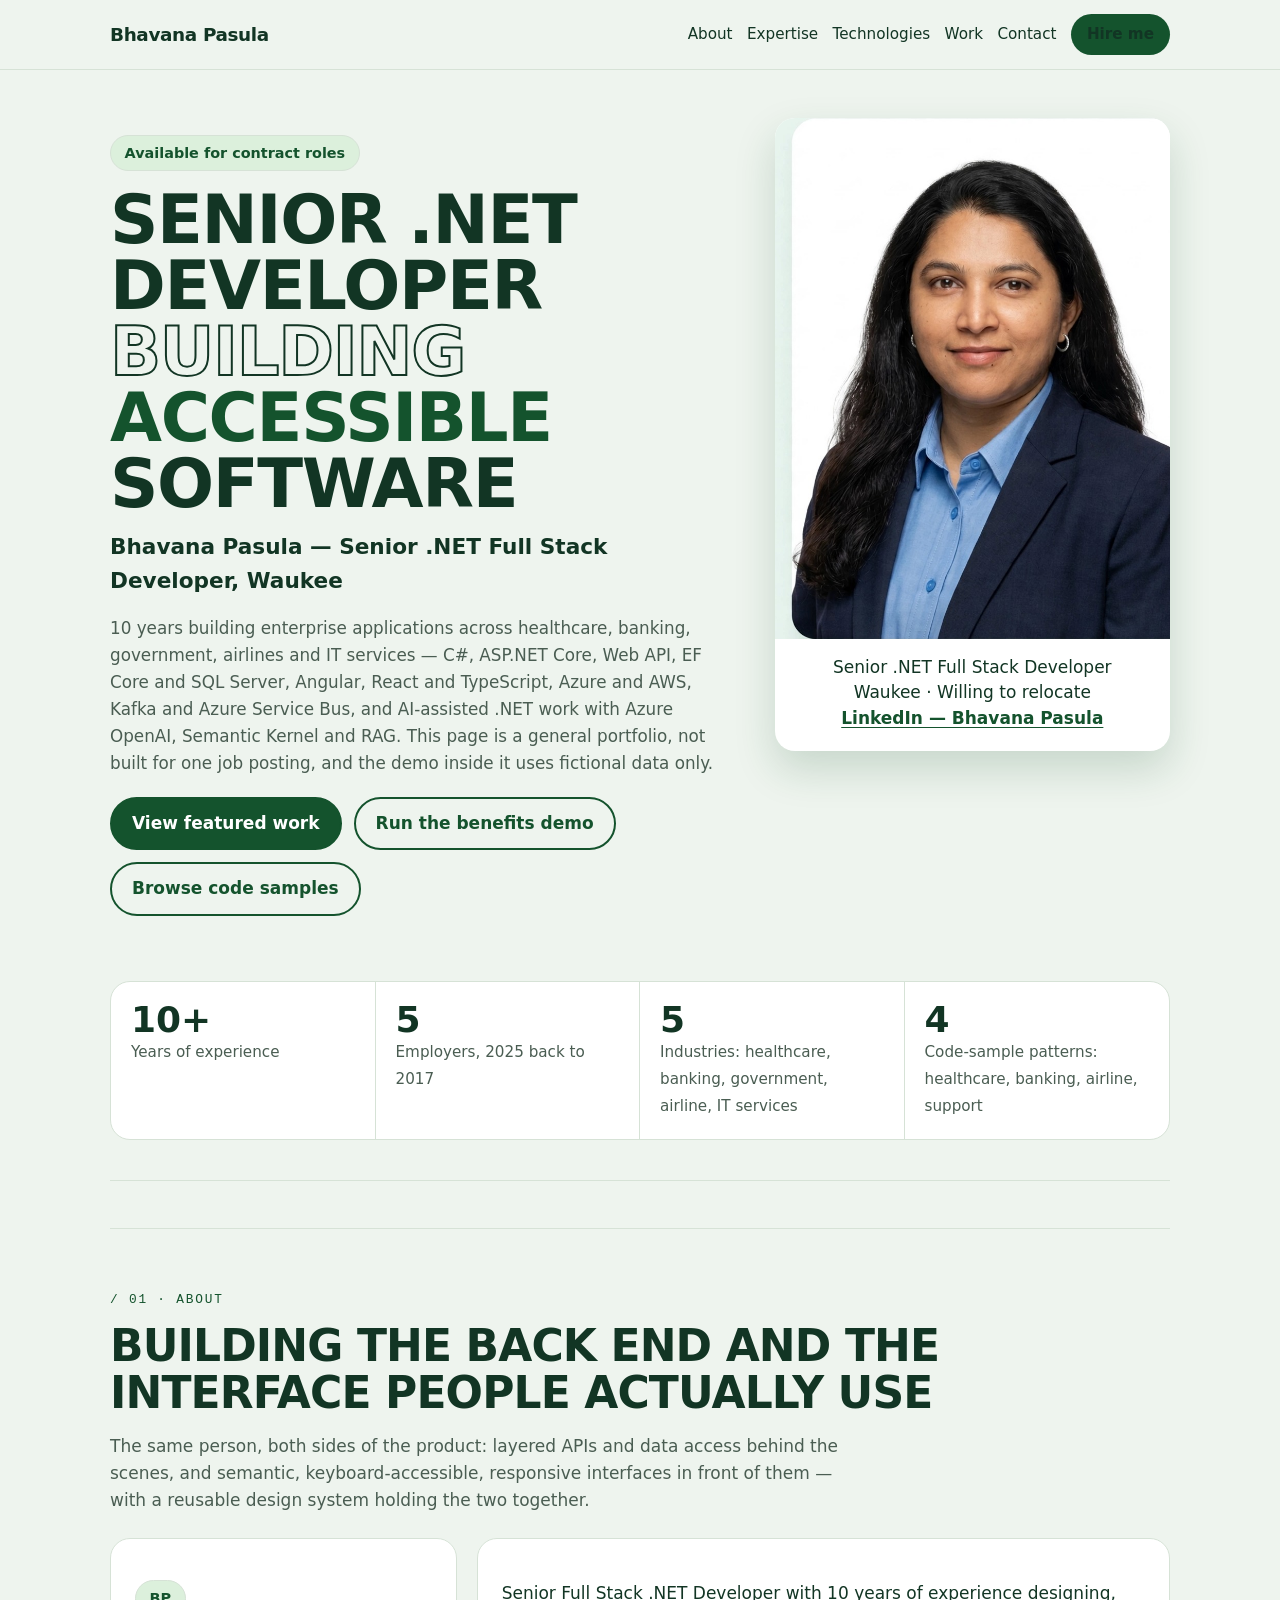
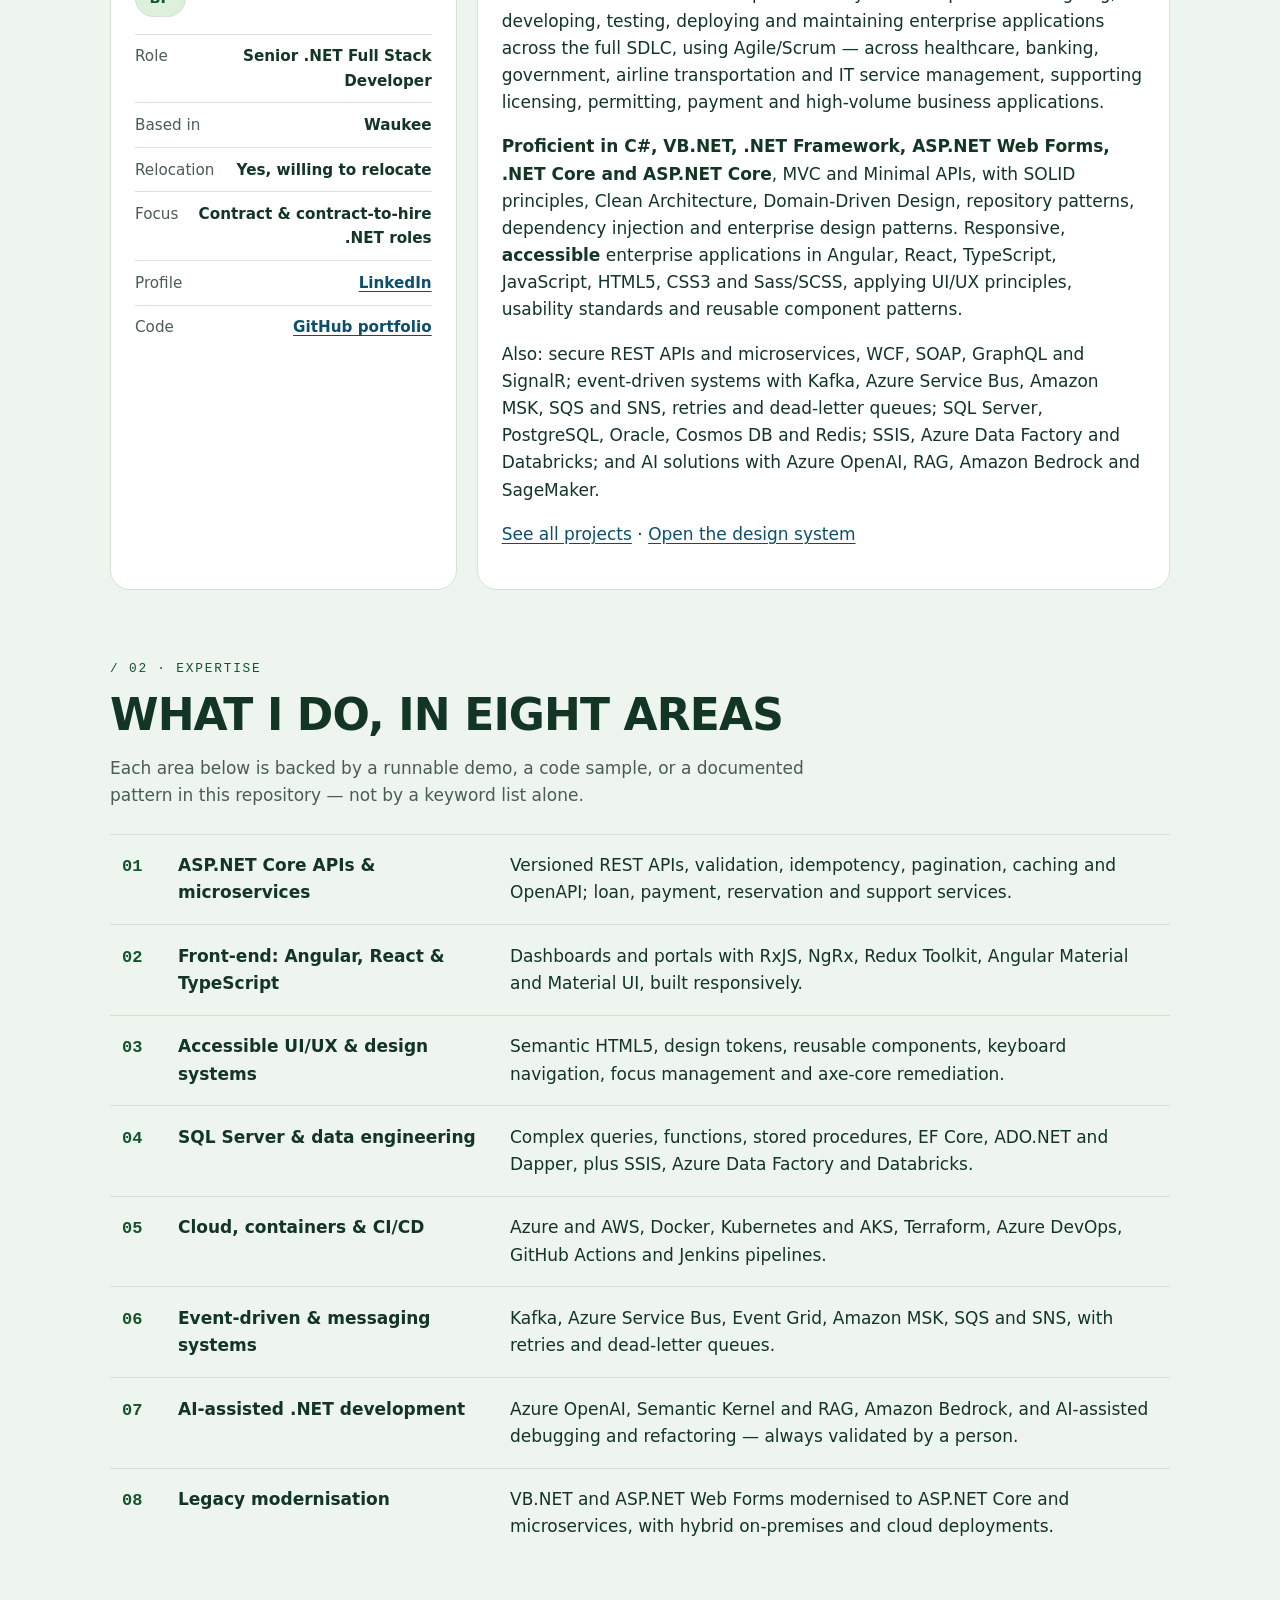
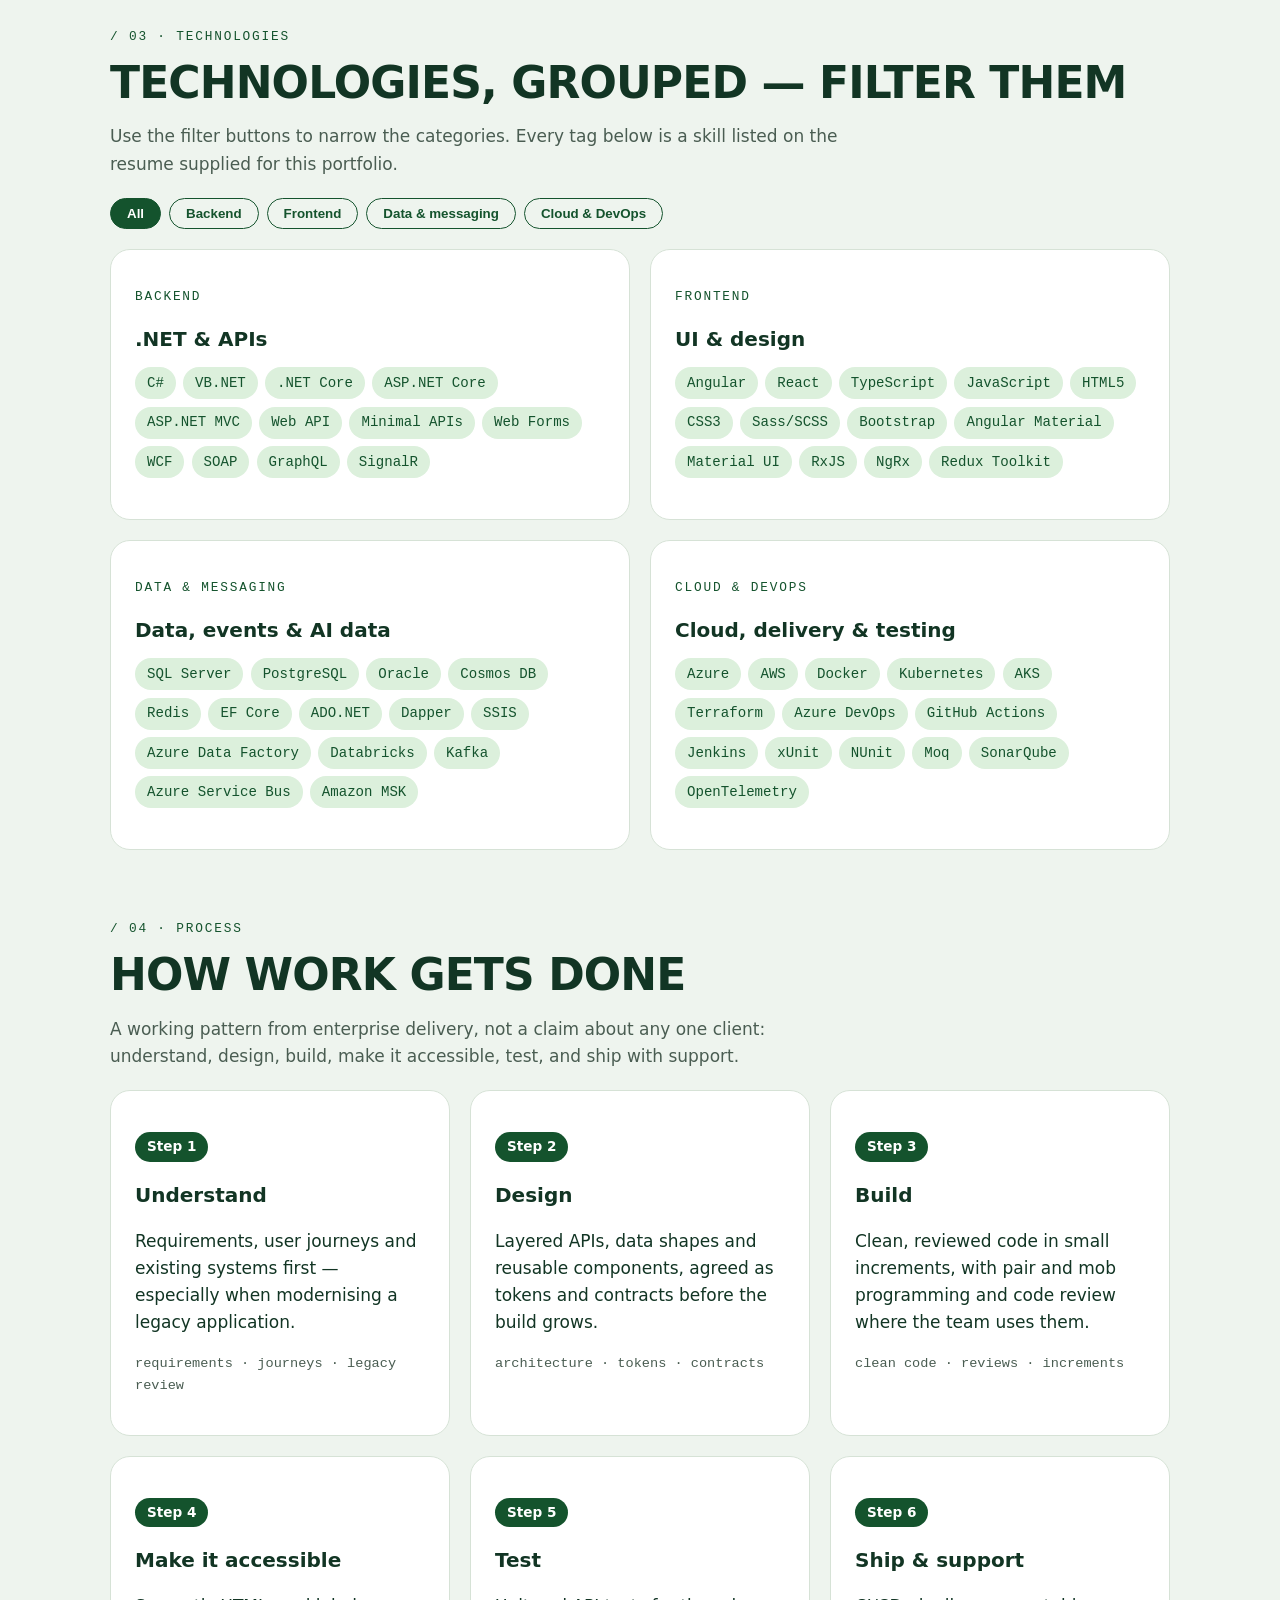
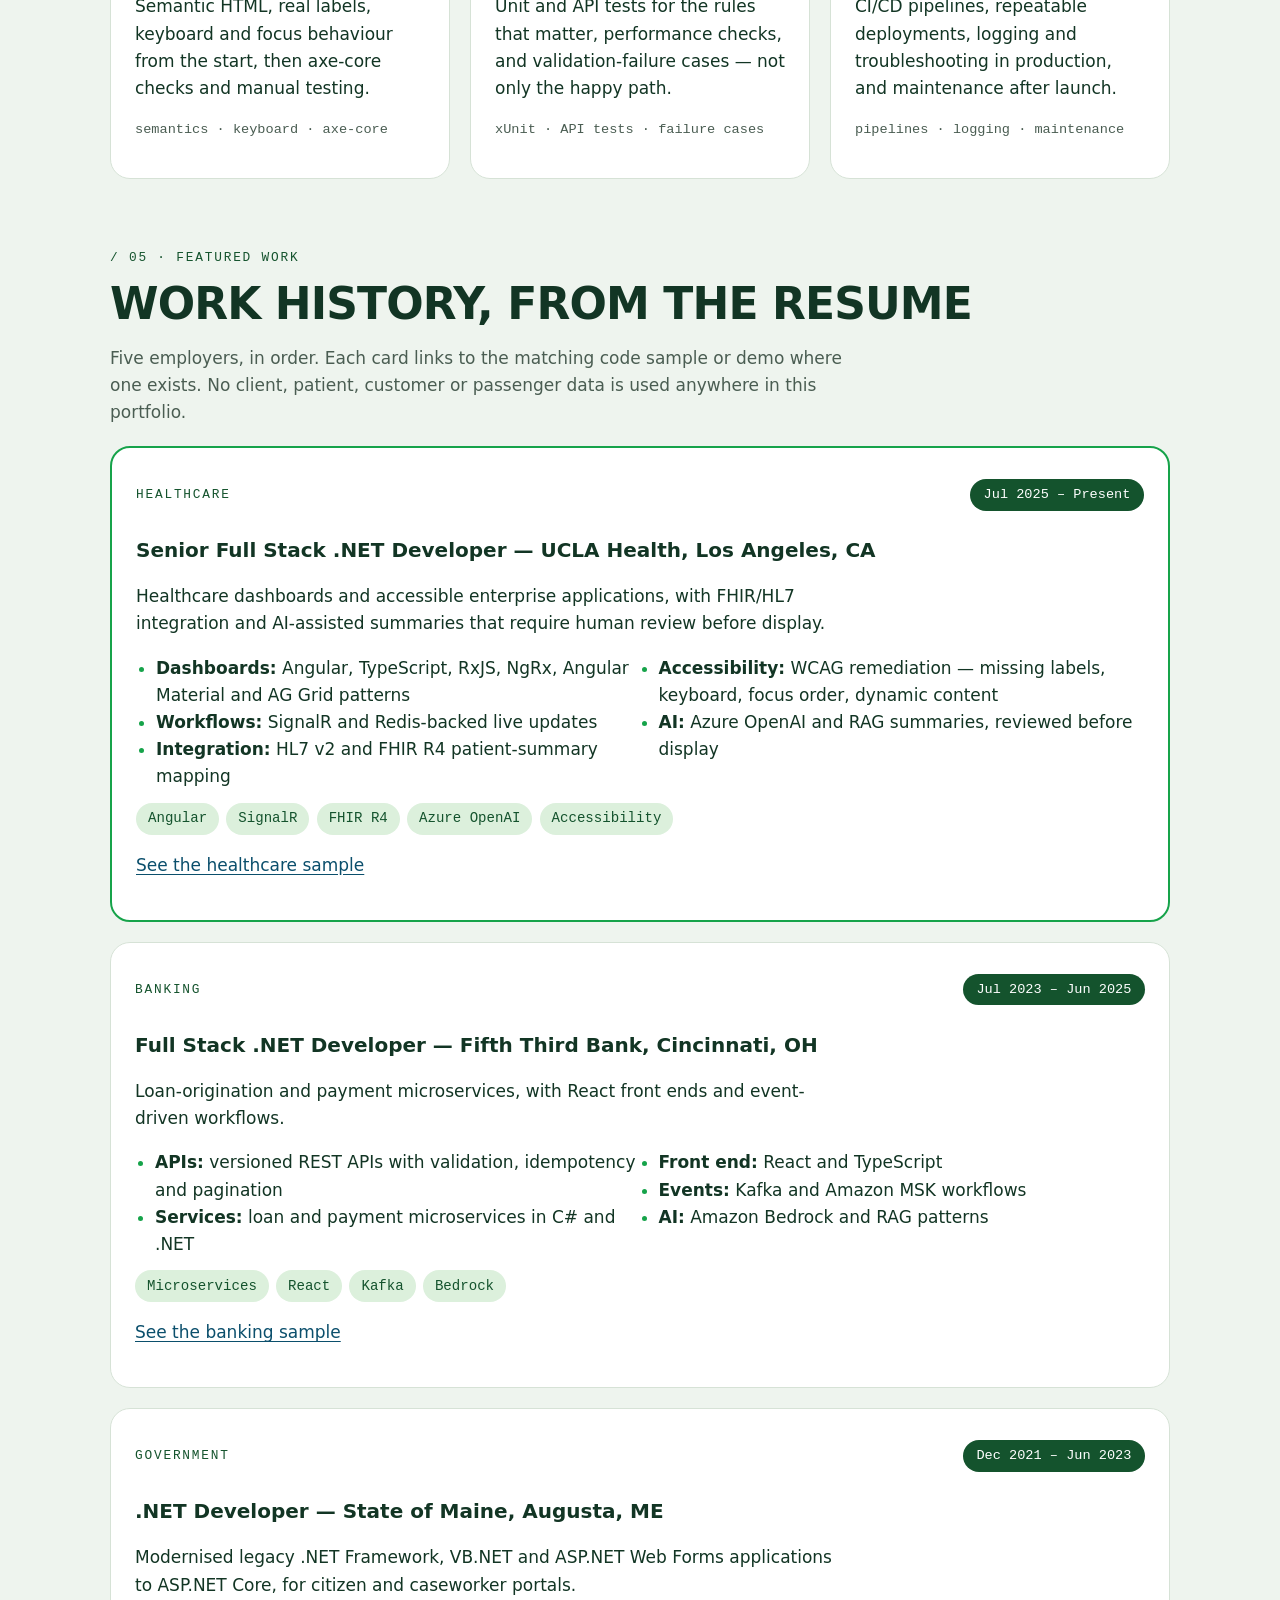
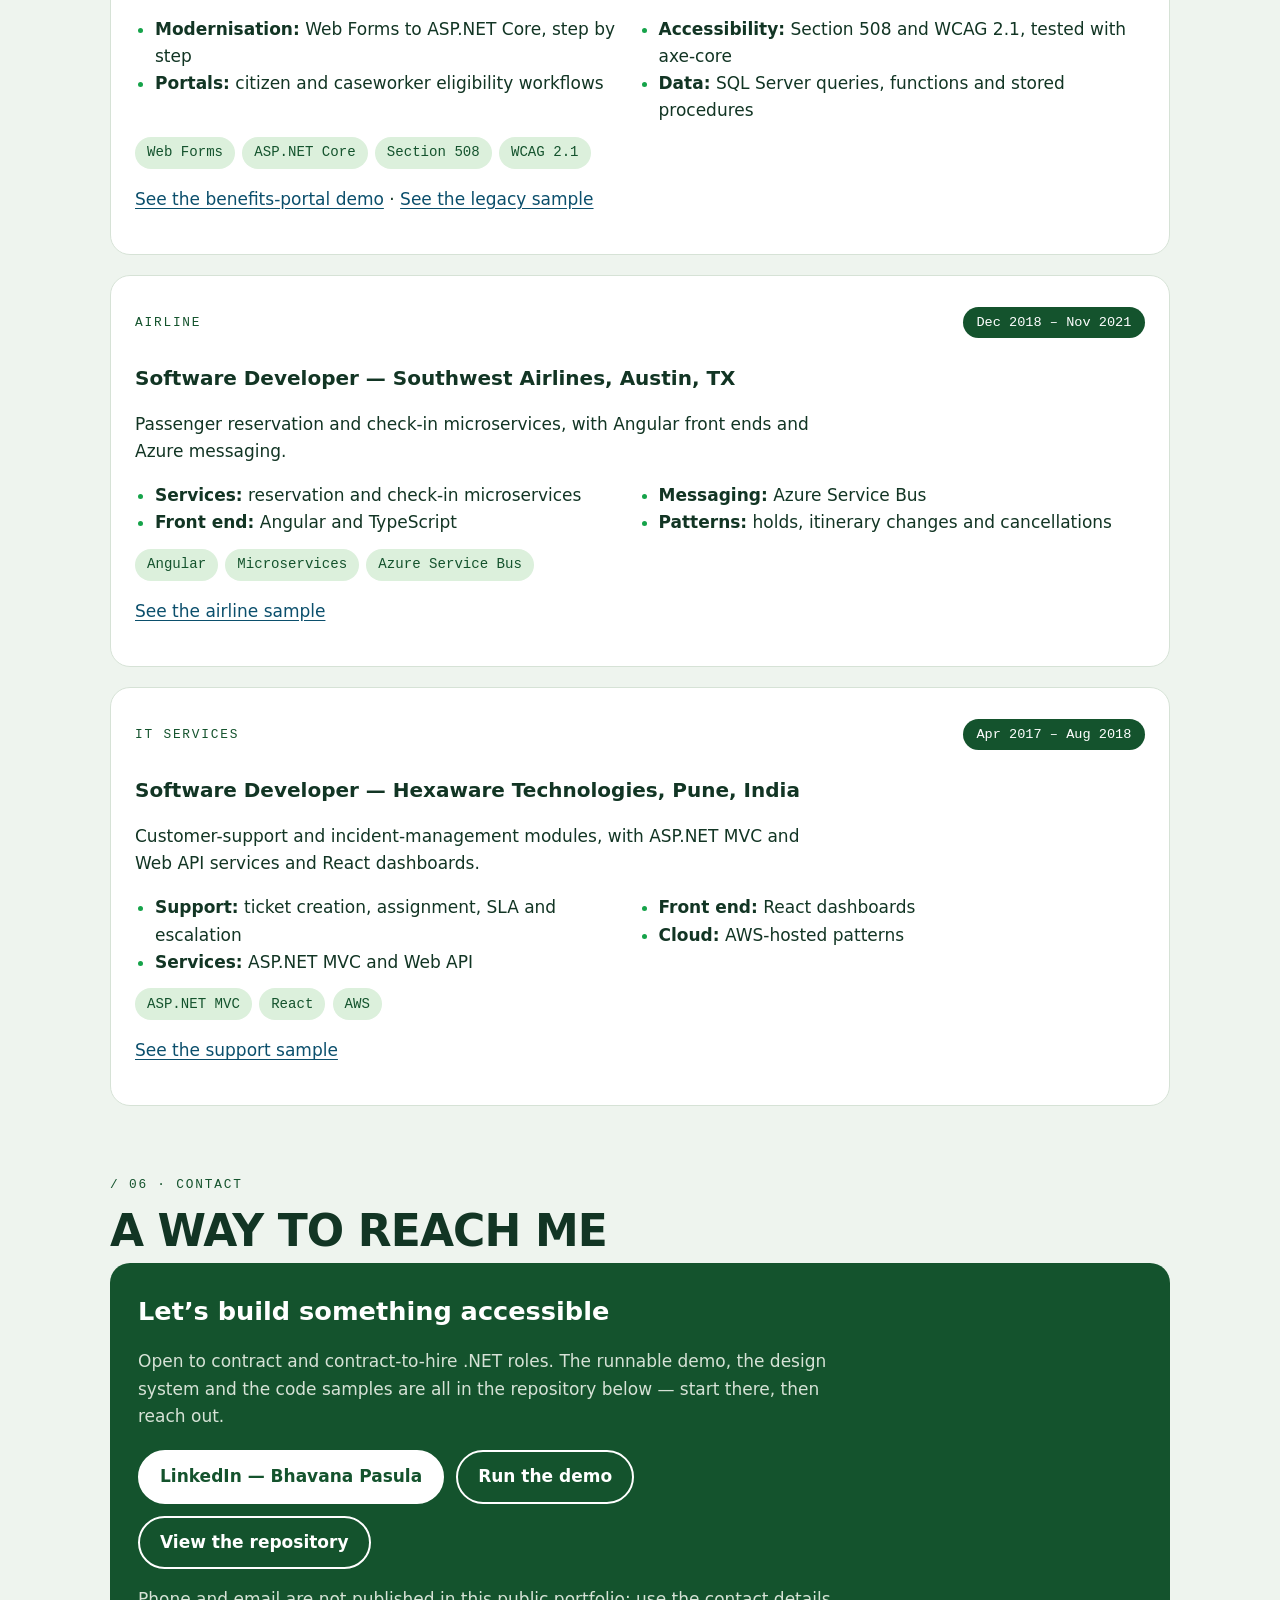
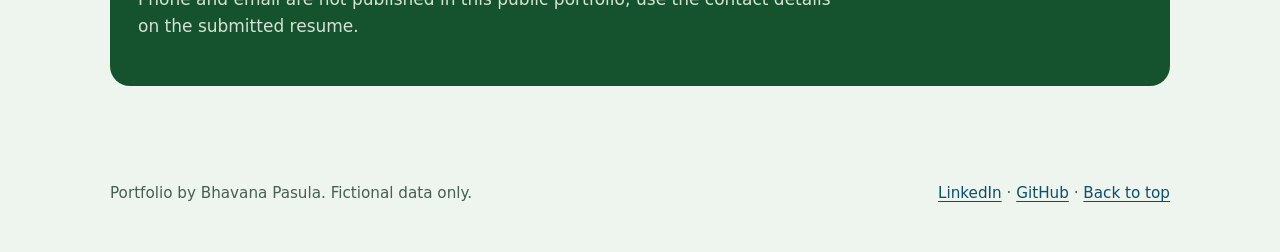
==== commit ca0f8b26: "Update static preview: contact-only final section" ====
--- a/index.html
+++ b/index.html
@@ -19,7 +19,7 @@
       <a href="#expertise">Expertise</a>
       <a href="#technologies">Technologies</a>
       <a href="#work">Work</a>
-      <a href="#education">Education</a>
+      <a href="#contact">Contact</a>
       <a class="pf-hire" href="#contact">Hire me</a>
     </nav>
   </div>
@@ -221,30 +221,18 @@
     </article>
   </section>
 
-  <section class="pf-section" id="education" aria-labelledby="education-heading">
-    <p class="pf-eyebrow">/ 06 &middot; Education &amp; contact</p>
-    <h2 id="education-heading">Honest notes, then a way to reach me</h2>
-    <div class="pf-two-col pf-two-col-even">
-      <div class="pf-card">
-        <h3>Education &amp; credentials</h3>
-        <p>The resume supplied for this portfolio lists <strong>no degree and no accessibility certification</strong>, and none is claimed here. The accessibility work shown is hands-on experience — Section 508 / WCAG 2.1 work and axe-core remediation — not a credential.</p>
-        <hr>
-        <h3>Working style</h3>
-        <p>Agile/Scrum delivery, pair and mob programming, code reviews, and Agile ceremonies, with AI-generated code validated by a person before it ships.</p>
-        <hr>
-        <h3>What this demo is not</h3>
-        <p>Not a government system, not a production deployment, and not government-authorised. Government experience here is the State of Maine. All demo data is fictional.</p>
-      </div>
-      <div class="pf-contact" id="contact">
-        <h3>Let&rsquo;s build something accessible</h3>
-        <p>Open to contract and contract-to-hire .NET roles. The runnable demo, the design system and the code samples are all in the repository below — start there, then reach out.</p>
-        <p class="pf-actions">
-          <a class="pf-btn" href="https://www.linkedin.com/in/bhavana2708/">LinkedIn — Bhavana Pasula</a>
-          <a class="pf-btn pf-btn-outline" href="benefits.html">Run the demo</a>
-          <a class="pf-btn pf-btn-outline" href="https://github.com/pbhavana0604/bhavana-pasula-portfolio">View the repository</a>
-        </p>
-        <p>Phone and email are not published in this public portfolio; use the contact details on the submitted resume.</p>
-      </div>
+  <section class="pf-section" aria-labelledby="contact-heading">
+    <p class="pf-eyebrow">/ 06 &middot; Contact</p>
+    <h2 id="contact-heading">A way to reach me</h2>
+    <div class="pf-contact" id="contact">
+      <h3>Let&rsquo;s build something accessible</h3>
+      <p>Open to contract and contract-to-hire .NET roles. The runnable demo, the design system and the code samples are all in the repository below — start there, then reach out.</p>
+      <p class="pf-actions">
+        <a class="pf-btn" href="https://www.linkedin.com/in/bhavana2708/">LinkedIn — Bhavana Pasula</a>
+        <a class="pf-btn pf-btn-outline" href="benefits.html">Run the demo</a>
+        <a class="pf-btn pf-btn-outline" href="https://github.com/pbhavana0604/bhavana-pasula-portfolio">View the repository</a>
+      </p>
+      <p>Phone and email are not published in this public portfolio; use the contact details on the submitted resume.</p>
     </div>
   </section>
 
